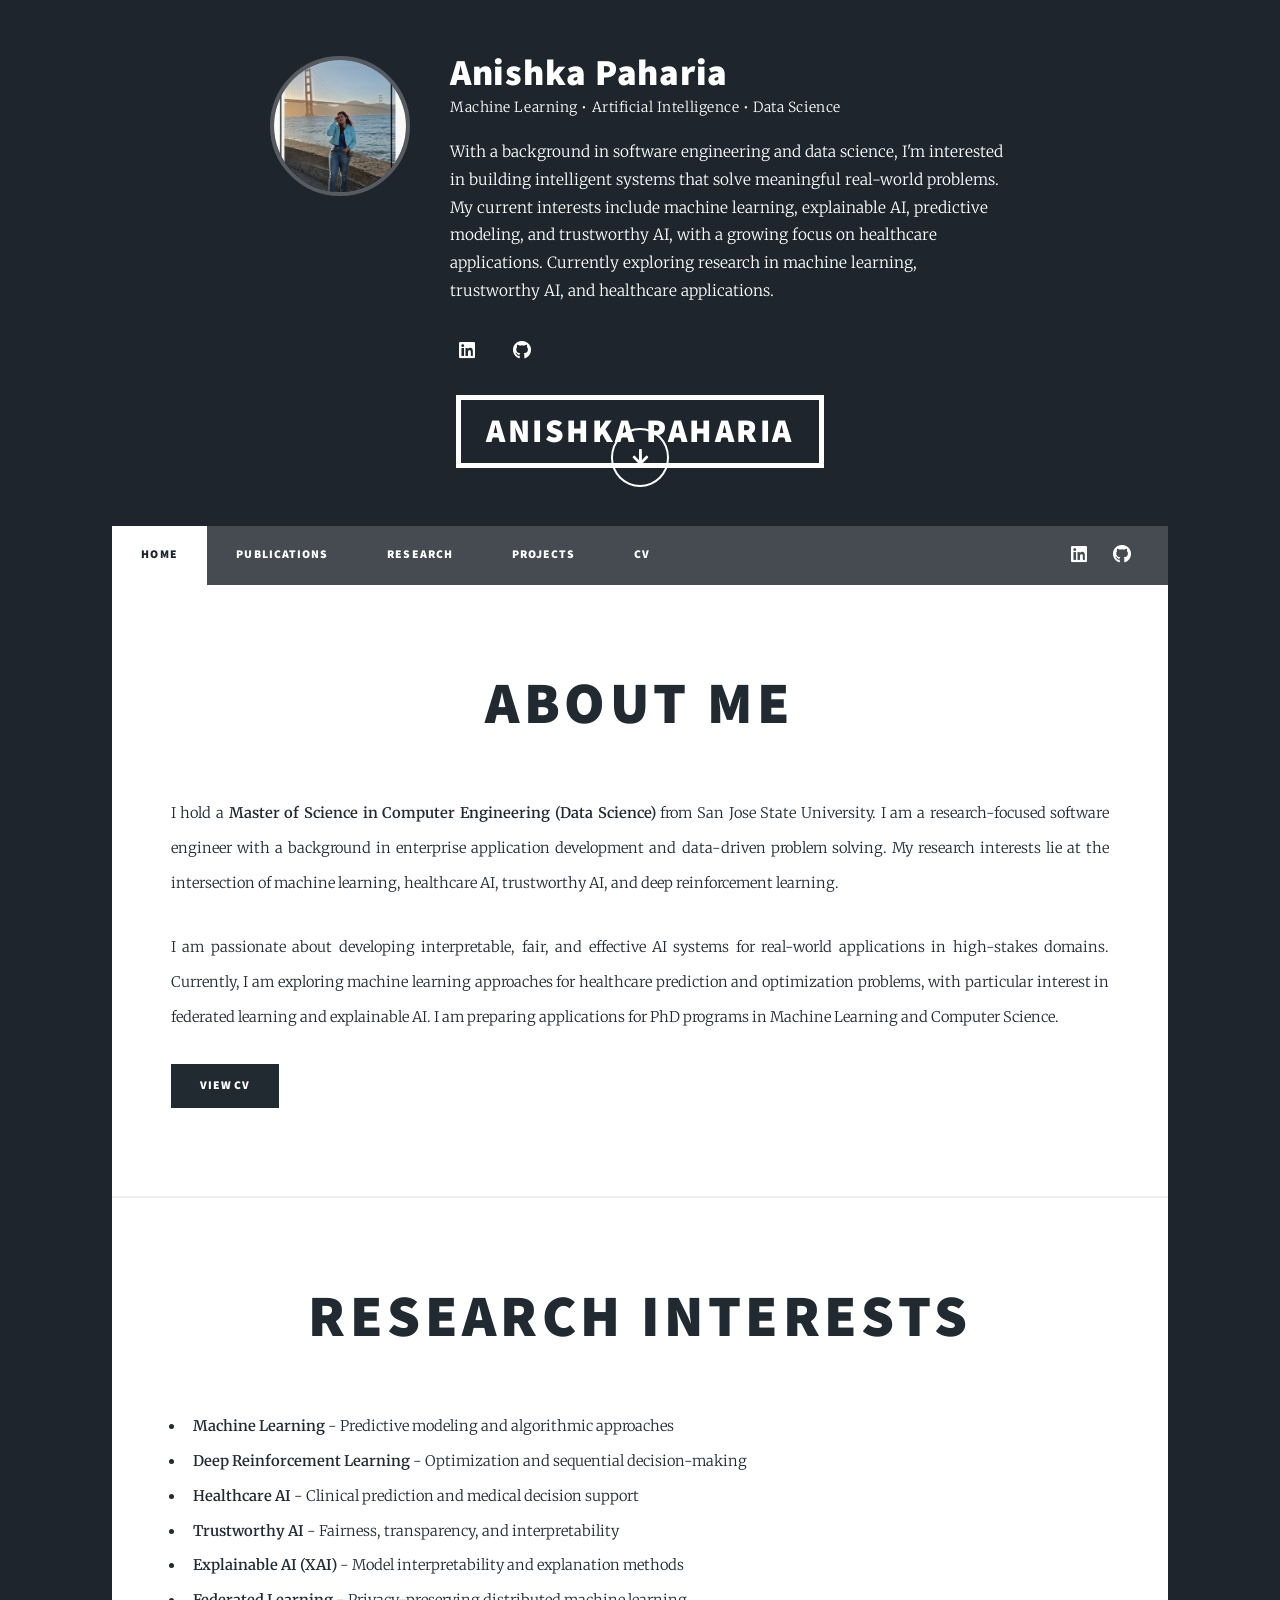
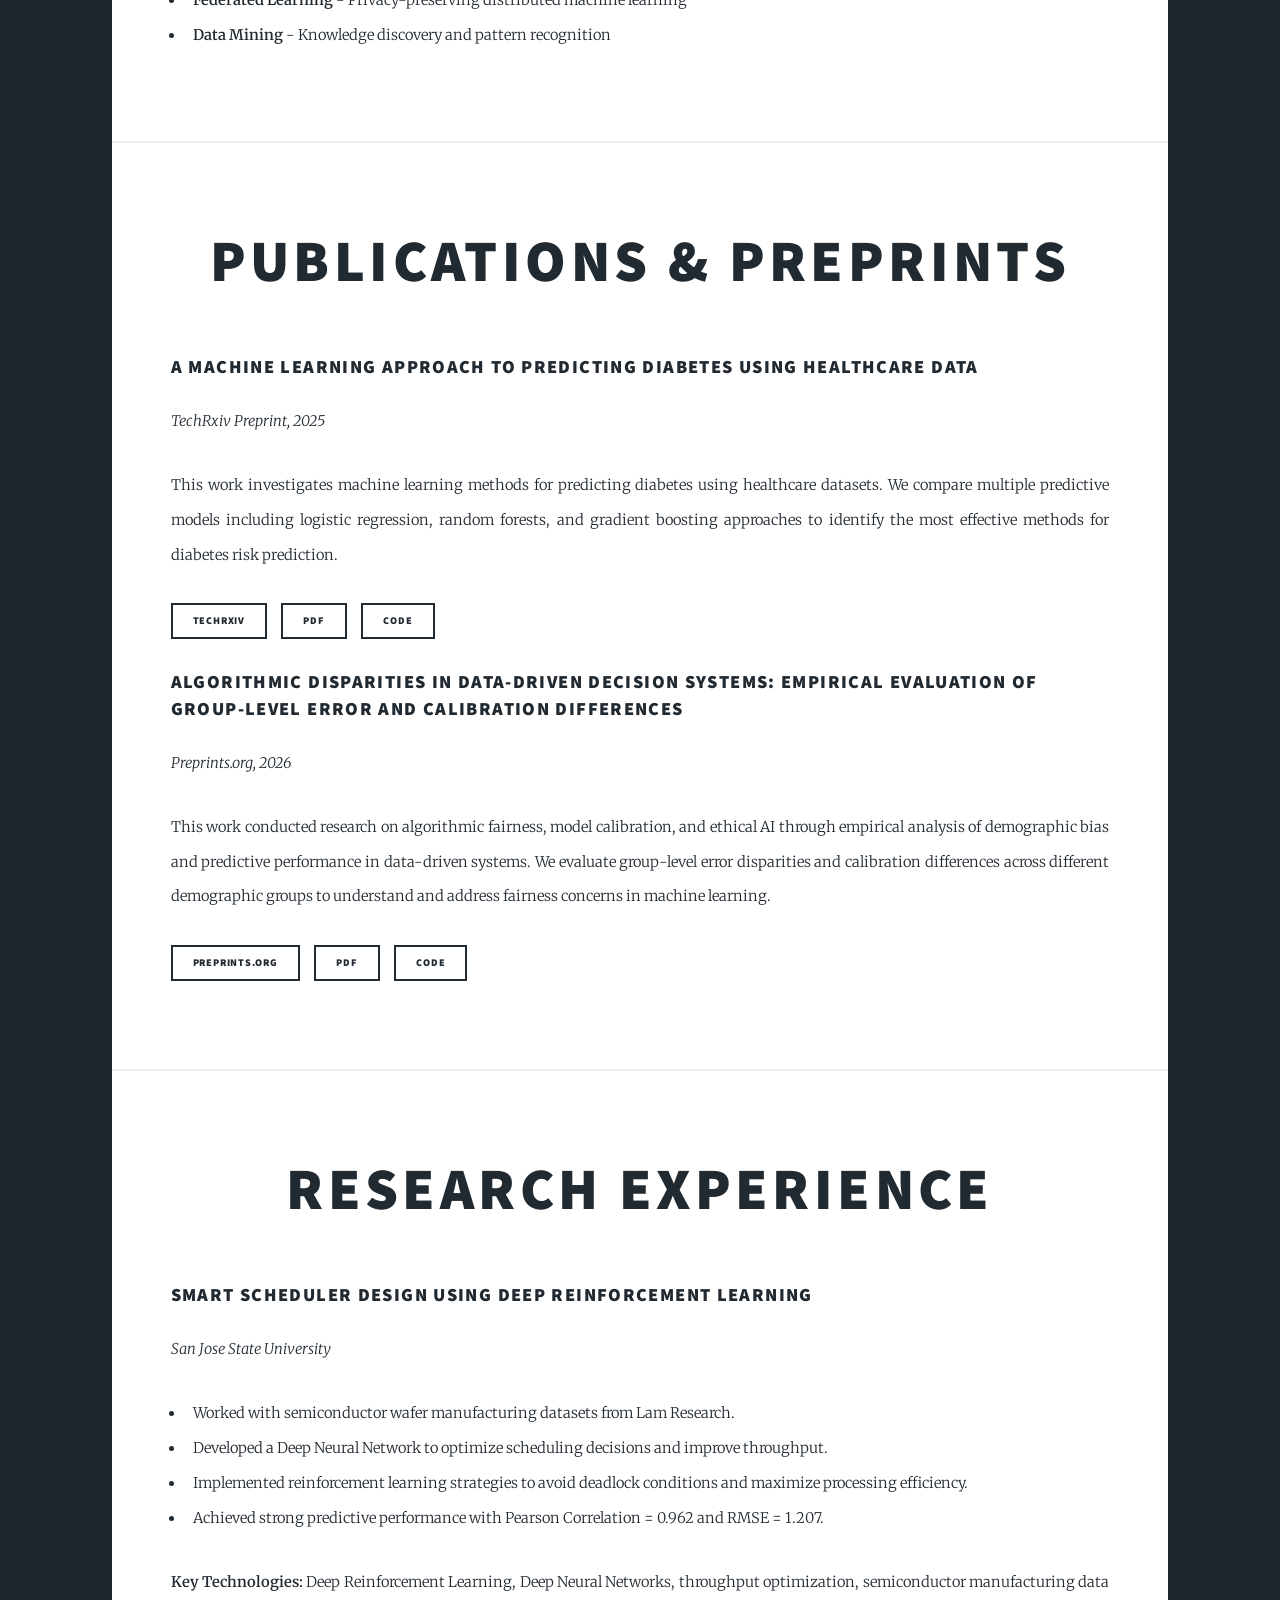
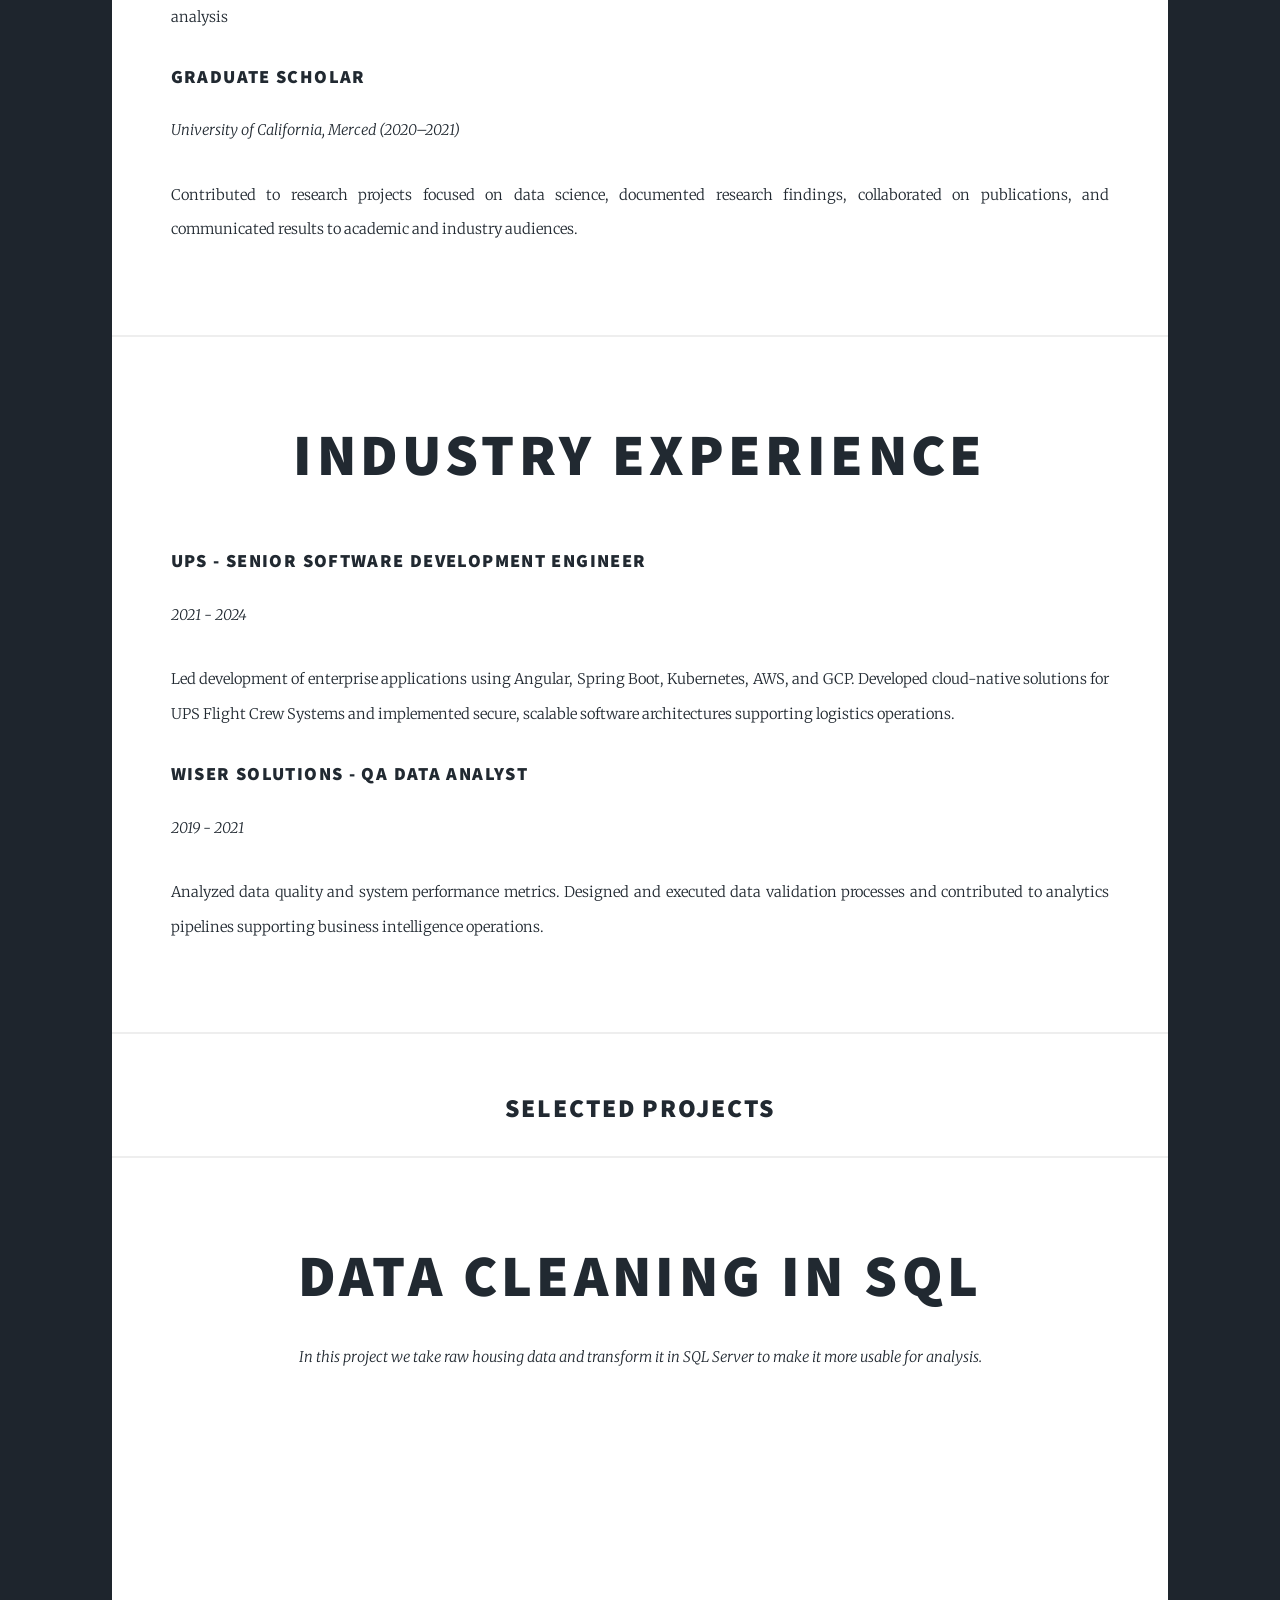
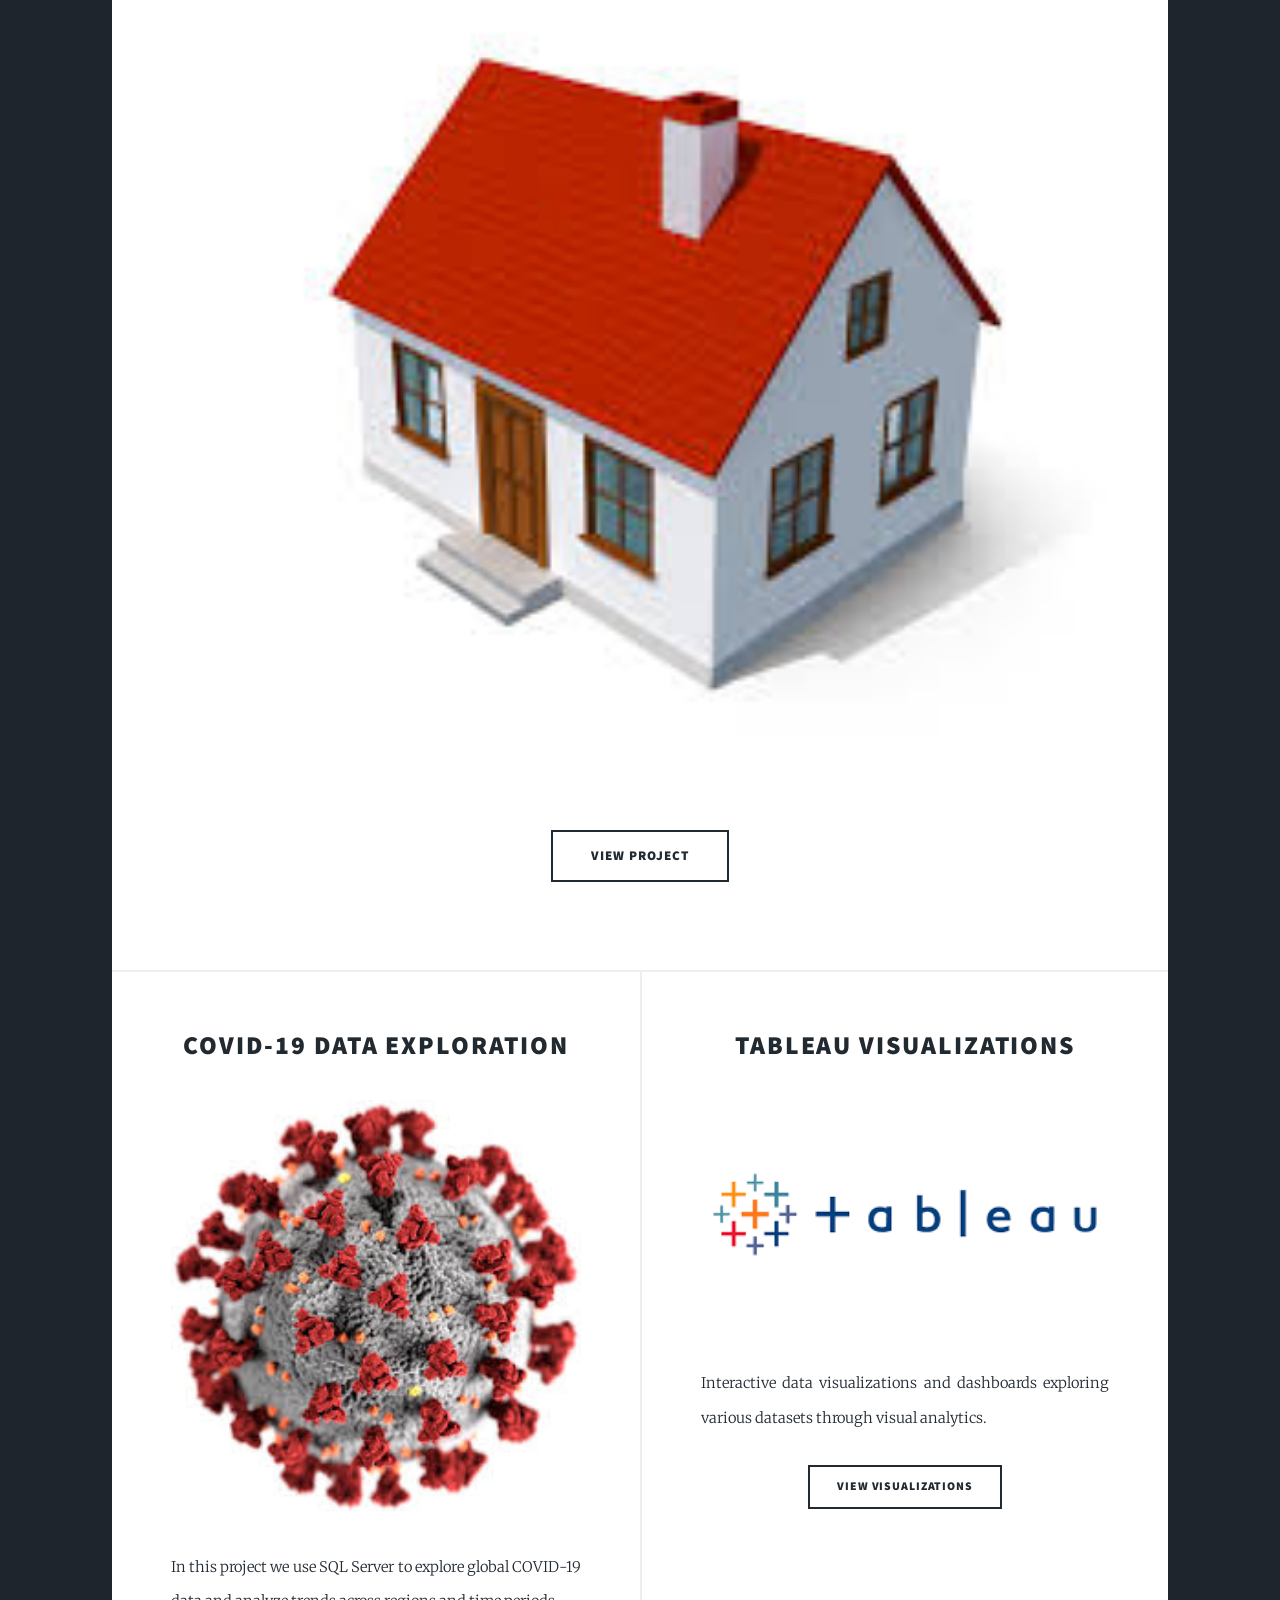
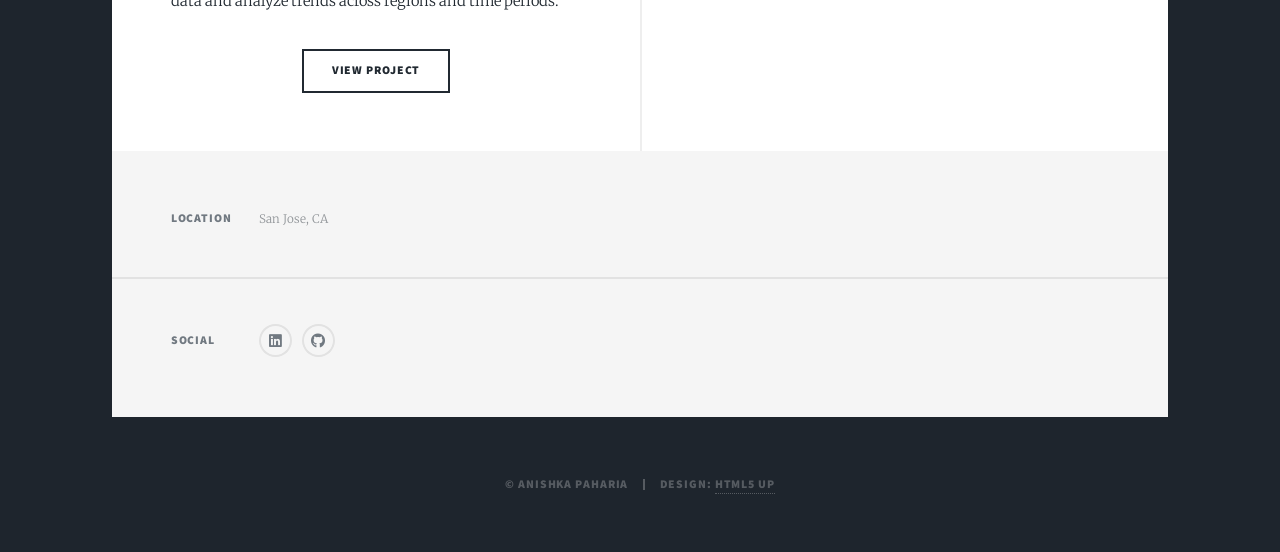
==== index.html @ 908c0014 "Update index.html" ====
<!DOCTYPE HTML>
<!--
	Massively by HTML5 UP
	html5up.net | @ajlkn
	Free for personal and commercial use under the CCA 3.0 license (html5up.net/license)
-->
<html>
	<head>
		<title>Anishka Paharia | Researcher & Software Engineer</title>
		<meta charset="utf-8" />
		<meta name="viewport" content="width=device-width, initial-scale=1, user-scalable=no" />
		<link rel="stylesheet" href="assets/css/main.css" />
		<noscript><link rel="stylesheet" href="assets/css/noscript.css" /></noscript>
	</head>
	<body class="is-preload">

		<!-- Wrapper -->
			<div id="wrapper" class="fade-in">

				<!-- Intro -->
					<div id="intro">
						<div class="network-bg">
    <span class="n1"></span>
    <span class="n2"></span>
    <span class="n3"></span>
    <span class="n4"></span>
    <span class="n5"></span>
    <span class="n6"></span>
</div>

    <div class="hero">

        <div class="hero-photo">
            <img src="assets/WhatsApp Image 2026-06-16 at 17.47.08.jpeg"
                 alt="Anishka Paharia">
        </div>

        <div class="hero-content">

            <h1>Anishka Paharia</h1>

            <p class="subtitle">
                Machine Learning • Artificial Intelligence • Data Science
            </p>

            <p>
                With a background in software engineering and data science, I'm interested in building intelligent systems that solve meaningful real-world problems. My current interests include machine learning, explainable AI, predictive modeling, and trustworthy AI, with a growing focus on healthcare applications. Currently exploring research in machine learning, trustworthy AI, and healthcare applications.
            </p>

            <ul class="icons">
                <li>
                    <a href="https://www.linkedin.com/in/anishkapaharia/"
                       class="icon brands fa-linkedin">
                        <span class="label">LinkedIn</span>
                    </a>
                </li>

                <li>
                    <a href="https://github.com/anishkapaharia"
                       class="icon brands fa-github">
                        <span class="label">GitHub</span>
                    </a>
                </li>

                <!-- Optional -->
                <!--
                <li>
                    <a href="resume.pdf"
                       class="icon solid fa-file-pdf">
                        <span class="label">CV</span>
                    </a>
                </li>
                -->
            </ul>

        </div>

    </div>

    <ul class="actions">
        <li>
            <a href="#header"
               class="button icon solid solo fa-arrow-down scrolly">
                Continue
            </a>
        </li>
    </ul>

</div>
				<!-- Header -->
					<header id="header">
						<a href="index.html" class="logo">Anishka Paharia</a>
					</header>

				<!-- Nav -->
					<nav id="nav">
						<ul class="links">
							<li class="active"><a href="index.html">Home</a></li>
							<li><a href="#publications">Publications</a></li>
							<li><a href="#research">Research</a></li>
							<li><a href="#projects">Projects</a></li>
							<li><a href="generic.html">CV</a></li>
						</ul>
						<ul class="icons">
							<li><a href="https://www.linkedin.com/in/anishkapaharia/" class="icon brands alt fa-linkedin"><span class="label">LinkedIn</span></a></li>
							<li><a href="https://github.com/anishkapaharia" class="icon brands alt fa-github"><span class="label">GitHub</span></a></li>
						</ul>
					</nav>

				<!-- Main -->
					<div id="main">

						<!-- About Me -->
						<section class="post">
							<header class="major">
								<h2>About Me</h2>
							</header>
							<p>
								I hold a <strong>Master of Science in Computer Engineering (Data Science)</strong> from San Jose State University. I am a research-focused software engineer with a background in enterprise application development and data-driven problem solving. My research interests lie at the intersection of machine learning, healthcare AI, trustworthy AI, and deep reinforcement learning.
							</p>
							<p>
								I am passionate about developing interpretable, fair, and effective AI systems for real-world applications in high-stakes domains. Currently, I am exploring machine learning approaches for healthcare prediction and optimization problems, with particular interest in federated learning and explainable AI. I am preparing applications for PhD programs in Machine Learning and Computer Science.
							</p>
							<ul class="actions">
								<li><a href="generic.html" class="button primary">View CV</a></li>
							</ul>
						</section>

						<!-- Research Interests -->
						<section id="research" class="post">
							<header class="major">
								<h2>Research Interests</h2>
							</header>
							<ul>
								<li><strong>Machine Learning</strong> - Predictive modeling and algorithmic approaches</li>
								<li><strong>Deep Reinforcement Learning</strong> - Optimization and sequential decision-making</li>
								<li><strong>Healthcare AI</strong> - Clinical prediction and medical decision support</li>
								<li><strong>Trustworthy AI</strong> - Fairness, transparency, and interpretability</li>
								<li><strong>Explainable AI (XAI)</strong> - Model interpretability and explanation methods</li>
								<li><strong>Federated Learning</strong> - Privacy-preserving distributed machine learning</li>
								<li><strong>Data Mining</strong> - Knowledge discovery and pattern recognition</li>
							</ul>
						</section>

						<!-- Publications -->
						<section id="publications" class="post">
							<header class="major">
								<h2>Publications & Preprints</h2>
							</header>

							<article>
								<h3>A Machine Learning Approach to Predicting Diabetes Using Healthcare Data</h3>
								<p><em>TechRxiv Preprint, 2025</em></p>
								<p>
									This work investigates machine learning methods for predicting diabetes using healthcare datasets. We compare multiple predictive models including logistic regression, random forests, and gradient boosting approaches to identify the most effective methods for diabetes risk prediction.
								</p>
								<ul class="actions">
									<li><a href="https://www.techrxiv.org/users/913335/articles/1286852-a-machine-learning-approach-to-predicting-diabetes-using-healthcare-data" class="button small" target="_blank">TechRxiv</a></li>
									<li><a href="#" class="button small">PDF</a></li>
									<li><a href="#" class="button small">Code</a></li>
								</ul>
							</article>

							<article>
								<h3>Algorithmic Disparities in Data-Driven Decision Systems: Empirical Evaluation of Group-Level Error and Calibration Differences</h3>
								<p><em>Preprints.org, 2026</em></p>
								<p>
									This work conducted research on algorithmic fairness, model calibration, and ethical AI through empirical analysis of demographic bias and predictive performance in data-driven systems. We evaluate group-level error disparities and calibration differences across different demographic groups to understand and address fairness concerns in machine learning.
								</p>
								<ul class="actions">
									<li><a href="https://www.preprints.org/manuscript/202603.2252" class="button small" target="_blank">Preprints.org</a></li>
									<li><a href="#" class="button small">PDF</a></li>
									<li><a href="#" class="button small">Code</a></li>
								</ul>
							</article>
						</section>

						<!-- Research Experience -->
						<section id="research-exp" class="post">
							<header class="major">
								<h2>Research Experience</h2>
							</header>

							<article>
								<h3>Smart Scheduler Design Using Deep Reinforcement Learning</h3>
								<p><em>San Jose State University</em></p>
								<ul>
									<li>Worked with semiconductor wafer manufacturing datasets from Lam Research.</li>
									<li>Developed a Deep Neural Network to optimize scheduling decisions and improve throughput.</li>
									<li>Implemented reinforcement learning strategies to avoid deadlock conditions and maximize processing efficiency.</li>
									<li>Achieved strong predictive performance with Pearson Correlation = 0.962 and RMSE = 1.207.</li>
								</ul>
								<p>
									<strong>Key Technologies:</strong> Deep Reinforcement Learning, Deep Neural Networks, throughput optimization, semiconductor manufacturing data analysis
								</p>
							</article>

							<article>
								<h3>Graduate Scholar</h3>
								<p><em>University of California, Merced (2020–2021)</em></p>
								<p>
									Contributed to research projects focused on data science, documented research findings, collaborated on publications, and communicated results to academic and industry audiences.
								</p>
							</article>
						</section>

						<!-- Industry Experience -->
						<section id="industry-exp" class="post">
							<header class="major">
								<h2>Industry Experience</h2>
							</header>

							<article>
								<h3>UPS - Senior Software Development Engineer</h3>
								<p><em>2021 - 2024</em></p>
								<p>
									Led development of enterprise applications using Angular, Spring Boot, Kubernetes, AWS, and GCP. Developed cloud-native solutions for UPS Flight Crew Systems and implemented secure, scalable software architectures supporting logistics operations.
								</p>
							</article>

							<article>
								<h3>Wiser Solutions - QA Data Analyst</h3>
								<p><em>2019 - 2021</em></p>
								<p>
									Analyzed data quality and system performance metrics. Designed and executed data validation processes and contributed to analytics pipelines supporting business intelligence operations.
								</p>
							</article>
						</section>

						<!-- Projects Header -->
						<header class="major" id="projects">
							<h2>Selected Projects</h2>
						</header>

						<!-- Featured Post -->
						<article class="post featured">
							<header class="major">
								<h2><a href="https://github.com/anishkapaharia/PortfolioProjects/blob/main/Data%20Cleaning%20Housing%20Project">Data Cleaning in SQL</a></h2>
								<p>In this project we take raw housing data and transform it in SQL Server to make it more usable for analysis.</p>
							</header>
							<a href="https://github.com/anishkapaharia/PortfolioProjects/blob/main/Data%20Cleaning%20Housing%20Project" class="image main"><img src="download.jpeg" alt="Data Cleaning Project" /></a>
							<ul class="actions special">
								<li><a href="https://github.com/anishkapaharia/PortfolioProjects/blob/main/Data%20Cleaning%20Housing%20Project" class="button large">View Project</a></li>
							</ul>
						</article>

						<!-- Posts -->
						<section class="posts">
							<article>
								<header>
									<h2><a href="#">COVID-19 Data Exploration</a></h2>
								</header>
								<a href="#" class="image fit"><img src="covid.jpeg" alt="COVID-19 Data Exploration" /></a>
								<p>In this project we use SQL Server to explore global COVID-19 data and analyze trends across regions and time periods.</p>
								<ul class="actions special">
									<li><a href="#" class="button">View Project</a></li>
								</ul>
							</article>
							<article>
								<header>
									<h2><a href="https://public.tableau.com/app/profile/anishka.paharia/vizzes">Tableau Visualizations</a></h2>
								</header>
								<a href="https://public.tableau.com/app/profile/anishka.paharia/vizzes" class="image fit"><img src="tab.png" alt="Tableau Projects" /></a>
								<p>Interactive data visualizations and dashboards exploring various datasets through visual analytics.</p>
								<ul class="actions special">
									<li><a href="https://public.tableau.com/app/profile/anishka.paharia/vizzes" class="button">View Visualizations</a></li>
								</ul>
							</article>
						</section>

					</div>

				<!-- Footer -->
					<footer id="footer">
						<section class="split contact">
							<section class="alt">
								<h3>Location</h3>
								<p>San Jose, CA</p>
							</section>
							<section>
								<h3>Social</h3>
								<ul class="icons alt">
									<li><a href="https://www.linkedin.com/in/anishkapaharia/" class="icon brands alt fa-linkedin"><span class="label">LinkedIn</span></a></li>
									<li><a href="https://github.com/anishkapaharia" class="icon brands alt fa-github"><span class="label">GitHub</span></a></li>
								</ul>
							</section>
						</section>
					</footer>

				<!-- Copyright -->
					<div id="copyright">
						<ul><li>&copy; Anishka Paharia</li><li>Design: <a href="https://html5up.net">HTML5 UP</a></li></ul>
					</div>

			</div>

		<!-- Scripts -->
			<script src="assets/js/jquery.min.js"></script>
			<script src="assets/js/jquery.scrollex.min.js"></script>
			<script src="assets/js/jquery.scrolly.min.js"></script>
			<script src="assets/js/browser.min.js"></script>
			<script src="assets/js/breakpoints.min.js"></script>
			<script src="assets/js/util.js"></script>
			<script src="assets/js/main.js"></script>

	</body>
</html>
---- assets/css/main.css ----
@import url(fontawesome-all.min.css);
@import url("https://fonts.googleapis.com/css?family=Merriweather:300,700,300italic,700italic|Source+Sans+Pro:900");

/*
	Massively by HTML5 UP
	html5up.net | @ajlkn
	Free for personal and commercial use under the CCA 3.0 license (html5up.net/license)
*/

html, body, div, span, applet, object,
iframe, h1, h2, h3, h4, h5, h6, p, blockquote,
pre, a, abbr, acronym, address, big, cite,
code, del, dfn, em, img, ins, kbd, q, s, samp,
small, strike, strong, sub, sup, tt, var, b,
u, i, center, dl, dt, dd, ol, ul, li, fieldset,
form, label, legend, table, caption, tbody,
tfoot, thead, tr, th, td, article, aside,
canvas, details, embed, figure, figcaption,
footer, header, hgroup, menu, nav, output, ruby,
section, summary, time, mark, audio, video {
	margin: 0;
	padding: 0;
	border: 0;
	font-size: 100%;
	font: inherit;
	vertical-align: baseline;}

article, aside, details, figcaption, figure,
footer, header, hgroup, menu, nav, section {
	display: block;}

body {
	line-height: 1;
}

ol, ul {
	list-style: none;
}

blockquote, q {
	quotes: none;
}

	blockquote:before, blockquote:after, q:before, q:after {
		content: '';
		content: none;
	}

table {
	border-collapse: collapse;
	border-spacing: 0;
}

body {
	-webkit-text-size-adjust: none;
}

mark {
	background-color: transparent;
	color: inherit;
}

input::-moz-focus-inner {
	border: 0;
	padding: 0;
}

input, select, textarea {
	-moz-appearance: none;
	-webkit-appearance: none;
	-ms-appearance: none;
	appearance: none;
}

/* Basic */

	@-ms-viewport {
		width: device-width;
	}

	body {
		-ms-overflow-style: scrollbar;
	}

	@media screen and (max-width: 480px) {

		html, body {
			min-width: 320px;
		}

	}

	html {
		box-sizing: border-box;
	}

	*, *:before, *:after {
		box-sizing: inherit;
	}

	body {
		background-color: #1e252d;
	}

		body.is-preload *, body.is-preload *:before, body.is-preload *:after {
			-moz-animation: none !important;
			-webkit-animation: none !important;
			-ms-animation: none !important;
			animation: none !important;
			-moz-transition: none !important;
			-webkit-transition: none !important;
			-ms-transition: none !important;
			transition: none !important;
		}

/* Type */

	html {
		font-size: 16pt;
	}

		@media screen and (max-width: 1680px) {

			html {
				font-size: 12pt;
			}

		}

		@media screen and (max-width: 1280px) {

			html {
				font-size: 11pt;
			}

		}

		@media screen and (max-width: 360px) {

			html {
				font-size: 10pt;
			}

		}

	body {
		color: #212931;
	}

	body, input, select, textarea {
		font-family: "Merriweather", Georgia, serif;
		font-weight: 300;
		font-size: 1rem;
		line-height: 2.375;
	}

	a {
		-moz-transition: color 0.2s ease-in-out, background-color 0.2s ease-in-out, border-color 0.2s ease-in-out, box-shadow 0.2s ease-in-out;
		-webkit-transition: color 0.2s ease-in-out, background-color 0.2s ease-in-out, border-color 0.2s ease-in-out, box-shadow 0.2s ease-in-out;
		-ms-transition: color 0.2s ease-in-out, background-color 0.2s ease-in-out, border-color 0.2s ease-in-out, box-shadow 0.2s ease-in-out;
		transition: color 0.2s ease-in-out, background-color 0.2s ease-in-out, border-color 0.2s ease-in-out, box-shadow 0.2s ease-in-out;
		border-bottom: dotted 1px;
		text-decoration: none;
	}

		a:hover {
			border-bottom-color: transparent;
		}

	strong, b {
		font-weight: 600;
	}

	em, i {
		font-style: italic;
	}

	p {
		text-align: justify;
		margin: 0 0 2rem 0;
	}

	h1, h2, h3, h4, h5, h6 {
		font-family: "Source Sans Pro", Helvetica, sans-serif;
		font-weight: 900;
		line-height: 1.5;
		letter-spacing: 0.075em;
		text-transform: uppercase;
		margin: 0 0 1rem 0;
	}

		h1 a, h2 a, h3 a, h4 a, h5 a, h6 a {
			border-bottom: 0;
			color: inherit;
			text-decoration: none;
		}

	h1 {
		font-size: 4rem;
		line-height: 1.1;
		margin: 0 0 2rem 0;
	}

	h2 {
		font-size: 1.75rem;
		line-height: 1.3;
		margin: 0 0 1.5rem 0;
	}

	h3 {
		font-size: 1.25rem;
		margin: 0 0 1.5rem 0;
	}

	h4 {
		font-size: 1rem;
	}

	h5 {
		font-size: 0.9rem;
	}

	h6 {
		font-size: 0.8rem;
	}

	sub {
		font-size: 0.8rem;
		position: relative;
		top: 0.5rem;
	}

	sup {
		font-size: 0.8rem;
		position: relative;
		top: -0.5rem;
	}

	blockquote {
		border-left: solid 4px;
		font-style: italic;
		margin: 0 0 2rem 0;
		padding: 0.5rem 0 0.5rem 2rem;
	}

	code {
		border: solid 2px;
		font-family: "Courier New", monospace;
		font-size: 0.9rem;
		margin: 0 0.25rem;
		padding: 0.25rem 0.65rem;
	}

	pre {
		-webkit-overflow-scrolling: touch;
		font-family: "Courier New", monospace;
		font-size: 0.9rem;
		margin: 0 0 2rem 0;
	}

		pre code {
			display: block;
			line-height: 1.75;
			padding: 1rem 1.5rem;
			overflow-x: auto;
		}

	hr {
		border: 0;
		border-bottom: solid 2px;
		margin: 3rem 0;
	}

		hr.major {
			margin: 5rem 0;
		}

	.align-left {
		text-align: left;
	}

	.align-center {
		text-align: center;
	}

	.align-right {
		text-align: right;
	}

	input, select, textarea {
		color: #212931;
	}

	a {
		color: #212931;
		border-bottom-color: rgba(33, 41, 49, 0.5);
	}

		a:hover {
			border-bottom-color: transparent;
			color: #18bfef !important;
		}

	strong, b {
		color: #212931;
	}

	h1, h2, h3, h4, h5, h6 {
		color: #212931;
	}

	blockquote {
		border-left-color: #eeeeee;
	}

	code {
		background: rgba(220, 220, 220, 0.25);
		border-color: #eeeeee;
	}

	hr {
		border-bottom-color: #eeeeee;
	}

/* Row */

	.row {
		display: flex;
		flex-wrap: wrap;
		box-sizing: border-box;
		align-items: stretch;
	}

		.row > * {
			box-sizing: border-box;
		}

		.row.gtr-uniform > * > :last-child {
			margin-bottom: 0;
		}

		.row.aln-left {
			justify-content: flex-start;
		}

		.row.aln-center {
			justify-content: center;
		}

		.row.aln-right {
			justify-content: flex-end;
		}

		.row.aln-top {
			align-items: flex-start;
		}

		.row.aln-middle {
			align-items: center;
		}

		.row.aln-bottom {
			align-items: flex-end;
		}

		.row > .imp {
			order: -1;
		}

		.row > .col-1 {
			width: 8.33333%;
		}

		.row > .off-1 {
			margin-left: 8.33333%;
		}

		.row > .col-2 {
			width: 16.66667%;
		}

		.row > .off-2 {
			margin-left: 16.66667%;
		}

		.row > .col-3 {
			width: 25%;
		}

		.row > .off-3 {
			margin-left: 25%;
		}

		.row > .col-4 {
			width: 33.33333%;
		}

		.row > .off-4 {
			margin-left: 33.33333%;
		}

		.row > .col-5 {
			width: 41.66667%;
		}

		.row > .off-5 {
			margin-left: 41.66667%;
		}

		.row > .col-6 {
			width: 50%;
		}

		.row > .off-6 {
			margin-left: 50%;
		}

		.row > .col-7 {
			width: 58.33333%;
		}

		.row > .off-7 {
			margin-left: 58.33333%;
		}

		.row > .col-8 {
			width: 66.66667%;
		}

		.row > .off-8 {
			margin-left: 66.66667%;
		}

		.row > .col-9 {
			width: 75%;
		}

		.row > .off-9 {
			margin-left: 75%;
		}

		.row > .col-10 {
			width: 83.33333%;
		}

		.row > .off-10 {
			margin-left: 83.33333%;
		}

		.row > .col-11 {
			width: 91.66667%;
		}

		.row > .off-11 {
			margin-left: 91.66667%;
		}

		.row > .col-12 {
			width: 100%;
		}

		.row > .off-12 {
			margin-left: 100%;
		}

		.row.gtr-0 {
			margin-top: 0;
			margin-left: 0rem;
		}

			.row.gtr-0 > * {
				padding: 0 0 0 0rem;
			}

			.row.gtr-0.gtr-uniform {
				margin-top: 0rem;
			}

				.row.gtr-0.gtr-uniform > * {
					padding-top: 0rem;
				}

		.row.gtr-25 {
			margin-top: 0;
			margin-left: -0.375rem;
		}

			.row.gtr-25 > * {
				padding: 0 0 0 0.375rem;
			}

			.row.gtr-25.gtr-uniform {
				margin-top: -0.375rem;
			}

				.row.gtr-25.gtr-uniform > * {
					padding-top: 0.375rem;
				}

		.row.gtr-50 {
			margin-top: 0;
			margin-left: -0.75rem;
		}

			.row.gtr-50 > * {
				padding: 0 0 0 0.75rem;
			}

			.row.gtr-50.gtr-uniform {
				margin-top: -0.75rem;
			}

				.row.gtr-50.gtr-uniform > * {
					padding-top: 0.75rem;
				}

		.row {
			margin-top: 0;
			margin-left: -1.5rem;
		}

			.row > * {
				padding: 0 0 0 1.5rem;
			}

			.row.gtr-uniform {
				margin-top: -1.5rem;
			}

				.row.gtr-uniform > * {
					padding-top: 1.5rem;
				}

		.row.gtr-150 {
			margin-top: 0;
			margin-left: -2.25rem;
		}

			.row.gtr-150 > * {
				padding: 0 0 0 2.25rem;
			}

			.row.gtr-150.gtr-uniform {
				margin-top: -2.25rem;
			}

				.row.gtr-150.gtr-uniform > * {
					padding-top: 2.25rem;
				}

		.row.gtr-200 {
			margin-top: 0;
			margin-left: -3rem;
		}

			.row.gtr-200 > * {
				padding: 0 0 0 3rem;
			}

			.row.gtr-200.gtr-uniform {
				margin-top: -3rem;
			}

				.row.gtr-200.gtr-uniform > * {
					padding-top: 3rem;
				}

		@media screen and (max-width: 1680px) {

			.row {
				display: flex;
				flex-wrap: wrap;
				box-sizing: border-box;
				align-items: stretch;
			}

				.row > * {
					box-sizing: border-box;
				}

				.row.gtr-uniform > * > :last-child {
					margin-bottom: 0;
				}

				.row.aln-left {
					justify-content: flex-start;
				}

				.row.aln-center {
					justify-content: center;
				}

				.row.aln-right {
					justify-content: flex-end;
				}

				.row.aln-top {
					align-items: flex-start;
				}

				.row.aln-middle {
					align-items: center;
				}

				.row.aln-bottom {
					align-items: flex-end;
				}

				.row > .imp-xlarge {
					order: -1;
				}

				.row > .col-1-xlarge {
					width: 8.33333%;
				}

				.row > .off-1-xlarge {
					margin-left: 8.33333%;
				}

				.row > .col-2-xlarge {
					width: 16.66667%;
				}

				.row > .off-2-xlarge {
					margin-left: 16.66667%;
				}

				.row > .col-3-xlarge {
					width: 25%;
				}

				.row > .off-3-xlarge {
					margin-left: 25%;
				}

				.row > .col-4-xlarge {
					width: 33.33333%;
				}

				.row > .off-4-xlarge {
					margin-left: 33.33333%;
				}

				.row > .col-5-xlarge {
					width: 41.66667%;
				}

				.row > .off-5-xlarge {
					margin-left: 41.66667%;
				}

				.row > .col-6-xlarge {
					width: 50%;
				}

				.row > .off-6-xlarge {
					margin-left: 50%;
				}

				.row > .col-7-xlarge {
					width: 58.33333%;
				}

				.row > .off-7-xlarge {
					margin-left: 58.33333%;
				}

				.row > .col-8-xlarge {
					width: 66.66667%;
				}

				.row > .off-8-xlarge {
					margin-left: 66.66667%;
				}

				.row > .col-9-xlarge {
					width: 75%;
				}

				.row > .off-9-xlarge {
					margin-left: 75%;
				}

				.row > .col-10-xlarge {
					width: 83.33333%;
				}

				.row > .off-10-xlarge {
					margin-left: 83.33333%;
				}

				.row > .col-11-xlarge {
					width: 91.66667%;
				}

				.row > .off-11-xlarge {
					margin-left: 91.66667%;
				}

				.row > .col-12-xlarge {
					width: 100%;
				}

				.row > .off-12-xlarge {
					margin-left: 100%;
				}

				.row.gtr-0 {
					margin-top: 0;
					margin-left: 0rem;
				}

					.row.gtr-0 > * {
						padding: 0 0 0 0rem;
					}

					.row.gtr-0.gtr-uniform {
						margin-top: 0rem;
					}

						.row.gtr-0.gtr-uniform > * {
							padding-top: 0rem;
						}

				.row.gtr-25 {
					margin-top: 0;
					margin-left: -0.375rem;
				}

					.row.gtr-25 > * {
						padding: 0 0 0 0.375rem;
					}

					.row.gtr-25.gtr-uniform {
						margin-top: -0.375rem;
					}

						.row.gtr-25.gtr-uniform > * {
							padding-top: 0.375rem;
						}

				.row.gtr-50 {
					margin-top: 0;
					margin-left: -0.75rem;
				}

					.row.gtr-50 > * {
						padding: 0 0 0 0.75rem;
					}

					.row.gtr-50.gtr-uniform {
						margin-top: -0.75rem;
					}

						.row.gtr-50.gtr-uniform > * {
							padding-top: 0.75rem;
						}

				.row {
					margin-top: 0;
					margin-left: -1.5rem;
				}

					.row > * {
						padding: 0 0 0 1.5rem;
					}

					.row.gtr-uniform {
						margin-top: -1.5rem;
					}

						.row.gtr-uniform > * {
							padding-top: 1.5rem;
						}

				.row.gtr-150 {
					margin-top: 0;
					margin-left: -2.25rem;
				}

					.row.gtr-150 > * {
						padding: 0 0 0 2.25rem;
					}

					.row.gtr-150.gtr-uniform {
						margin-top: -2.25rem;
					}

						.row.gtr-150.gtr-uniform > * {
							padding-top: 2.25rem;
						}

				.row.gtr-200 {
					margin-top: 0;
					margin-left: -3rem;
				}

					.row.gtr-200 > * {
						padding: 0 0 0 3rem;
					}

					.row.gtr-200.gtr-uniform {
						margin-top: -3rem;
					}

						.row.gtr-200.gtr-uniform > * {
							padding-top: 3rem;
						}

		}

		@media screen and (max-width: 1280px) {

			.row {
				display: flex;
				flex-wrap: wrap;
				box-sizing: border-box;
				align-items: stretch;
			}

				.row > * {
					box-sizing: border-box;
				}

				.row.gtr-uniform > * > :last-child {
					margin-bottom: 0;
				}

				.row.aln-left {
					justify-content: flex-start;
				}

				.row.aln-center {
					justify-content: center;
				}

				.row.aln-right {
					justify-content: flex-end;
				}

				.row.aln-top {
					align-items: flex-start;
				}

				.row.aln-middle {
					align-items: center;
				}

				.row.aln-bottom {
					align-items: flex-end;
				}

				.row > .imp-large {
					order: -1;
				}

				.row > .col-1-large {
					width: 8.33333%;
				}

				.row > .off-1-large {
					margin-left: 8.33333%;
				}

				.row > .col-2-large {
					width: 16.66667%;
				}

				.row > .off-2-large {
					margin-left: 16.66667%;
				}

				.row > .col-3-large {
					width: 25%;
				}

				.row > .off-3-large {
					margin-left: 25%;
				}

				.row > .col-4-large {
					width: 33.33333%;
				}

				.row > .off-4-large {
					margin-left: 33.33333%;
				}

				.row > .col-5-large {
					width: 41.66667%;
				}

				.row > .off-5-large {
					margin-left: 41.66667%;
				}

				.row > .col-6-large {
					width: 50%;
				}

				.row > .off-6-large {
					margin-left: 50%;
				}

				.row > .col-7-large {
					width: 58.33333%;
				}

				.row > .off-7-large {
					margin-left: 58.33333%;
				}

				.row > .col-8-large {
					width: 66.66667%;
				}

				.row > .off-8-large {
					margin-left: 66.66667%;
				}

				.row > .col-9-large {
					width: 75%;
				}

				.row > .off-9-large {
					margin-left: 75%;
				}

				.row > .col-10-large {
					width: 83.33333%;
				}

				.row > .off-10-large {
					margin-left: 83.33333%;
				}

				.row > .col-11-large {
					width: 91.66667%;
				}

				.row > .off-11-large {
					margin-left: 91.66667%;
				}

				.row > .col-12-large {
					width: 100%;
				}

				.row > .off-12-large {
					margin-left: 100%;
				}

				.row.gtr-0 {
					margin-top: 0;
					margin-left: 0rem;
				}

					.row.gtr-0 > * {
						padding: 0 0 0 0rem;
					}

					.row.gtr-0.gtr-uniform {
						margin-top: 0rem;
					}

						.row.gtr-0.gtr-uniform > * {
							padding-top: 0rem;
						}

				.row.gtr-25 {
					margin-top: 0;
					margin-left: -0.375rem;
				}

					.row.gtr-25 > * {
						padding: 0 0 0 0.375rem;
					}

					.row.gtr-25.gtr-uniform {
						margin-top: -0.375rem;
					}

						.row.gtr-25.gtr-uniform > * {
							padding-top: 0.375rem;
						}

				.row.gtr-50 {
					margin-top: 0;
					margin-left: -0.75rem;
				}

					.row.gtr-50 > * {
						padding: 0 0 0 0.75rem;
					}

					.row.gtr-50.gtr-uniform {
						margin-top: -0.75rem;
					}

						.row.gtr-50.gtr-uniform > * {
							padding-top: 0.75rem;
						}

				.row {
					margin-top: 0;
					margin-left: -1.5rem;
				}

					.row > * {
						padding: 0 0 0 1.5rem;
					}

					.row.gtr-uniform {
						margin-top: -1.5rem;
					}

						.row.gtr-uniform > * {
							padding-top: 1.5rem;
						}

				.row.gtr-150 {
					margin-top: 0;
					margin-left: -2.25rem;
				}

					.row.gtr-150 > * {
						padding: 0 0 0 2.25rem;
					}

					.row.gtr-150.gtr-uniform {
						margin-top: -2.25rem;
					}

						.row.gtr-150.gtr-uniform > * {
							padding-top: 2.25rem;
						}

				.row.gtr-200 {
					margin-top: 0;
					margin-left: -3rem;
				}

					.row.gtr-200 > * {
						padding: 0 0 0 3rem;
					}

					.row.gtr-200.gtr-uniform {
						margin-top: -3rem;
					}

						.row.gtr-200.gtr-uniform > * {
							padding-top: 3rem;
						}

		}

		@media screen and (max-width: 980px) {

			.row {
				display: flex;
				flex-wrap: wrap;
				box-sizing: border-box;
				align-items: stretch;
			}

				.row > * {
					box-sizing: border-box;
				}

				.row.gtr-uniform > * > :last-child {
					margin-bottom: 0;
				}

				.row.aln-left {
					justify-content: flex-start;
				}

				.row.aln-center {
					justify-content: center;
				}

				.row.aln-right {
					justify-content: flex-end;
				}

				.row.aln-top {
					align-items: flex-start;
				}

				.row.aln-middle {
					align-items: center;
				}

				.row.aln-bottom {
					align-items: flex-end;
				}

				.row > .imp-medium {
					order: -1;
				}

				.row > .col-1-medium {
					width: 8.33333%;
				}

				.row > .off-1-medium {
					margin-left: 8.33333%;
				}

				.row > .col-2-medium {
					width: 16.66667%;
				}

				.row > .off-2-medium {
					margin-left: 16.66667%;
				}

				.row > .col-3-medium {
					width: 25%;
				}

				.row > .off-3-medium {
					margin-left: 25%;
				}

				.row > .col-4-medium {
					width: 33.33333%;
				}

				.row > .off-4-medium {
					margin-left: 33.33333%;
				}

				.row > .col-5-medium {
					width: 41.66667%;
				}

				.row > .off-5-medium {
					margin-left: 41.66667%;
				}

				.row > .col-6-medium {
					width: 50%;
				}

				.row > .off-6-medium {
					margin-left: 50%;
				}

				.row > .col-7-medium {
					width: 58.33333%;
				}

				.row > .off-7-medium {
					margin-left: 58.33333%;
				}

				.row > .col-8-medium {
					width: 66.66667%;
				}

				.row > .off-8-medium {
					margin-left: 66.66667%;
				}

				.row > .col-9-medium {
					width: 75%;
				}

				.row > .off-9-medium {
					margin-left: 75%;
				}

				.row > .col-10-medium {
					width: 83.33333%;
				}

				.row > .off-10-medium {
					margin-left: 83.33333%;
				}

				.row > .col-11-medium {
					width: 91.66667%;
				}

				.row > .off-11-medium {
					margin-left: 91.66667%;
				}

				.row > .col-12-medium {
					width: 100%;
				}

				.row > .off-12-medium {
					margin-left: 100%;
				}

				.row.gtr-0 {
					margin-top: 0;
					margin-left: 0rem;
				}

					.row.gtr-0 > * {
						padding: 0 0 0 0rem;
					}

					.row.gtr-0.gtr-uniform {
						margin-top: 0rem;
					}

						.row.gtr-0.gtr-uniform > * {
							padding-top: 0rem;
						}

				.row.gtr-25 {
					margin-top: 0;
					margin-left: -0.375rem;
				}

					.row.gtr-25 > * {
						padding: 0 0 0 0.375rem;
					}

					.row.gtr-25.gtr-uniform {
						margin-top: -0.375rem;
					}

						.row.gtr-25.gtr-uniform > * {
							padding-top: 0.375rem;
						}

				.row.gtr-50 {
					margin-top: 0;
					margin-left: -0.75rem;
				}

					.row.gtr-50 > * {
						padding: 0 0 0 0.75rem;
					}

					.row.gtr-50.gtr-uniform {
						margin-top: -0.75rem;
					}

						.row.gtr-50.gtr-uniform > * {
							padding-top: 0.75rem;
						}

				.row {
					margin-top: 0;
					margin-left: -1.5rem;
				}

					.row > * {
						padding: 0 0 0 1.5rem;
					}

					.row.gtr-uniform {
						margin-top: -1.5rem;
					}

						.row.gtr-uniform > * {
							padding-top: 1.5rem;
						}

				.row.gtr-150 {
					margin-top: 0;
					margin-left: -2.25rem;
				}

					.row.gtr-150 > * {
						padding: 0 0 0 2.25rem;
					}

					.row.gtr-150.gtr-uniform {
						margin-top: -2.25rem;
					}

						.row.gtr-150.gtr-uniform > * {
							padding-top: 2.25rem;
						}

				.row.gtr-200 {
					margin-top: 0;
					margin-left: -3rem;
				}

					.row.gtr-200 > * {
						padding: 0 0 0 3rem;
					}

					.row.gtr-200.gtr-uniform {
						margin-top: -3rem;
					}

						.row.gtr-200.gtr-uniform > * {
							padding-top: 3rem;
						}

		}

		@media screen and (max-width: 736px) {

			.row {
				display: flex;
				flex-wrap: wrap;
				box-sizing: border-box;
				align-items: stretch;
			}

				.row > * {
					box-sizing: border-box;
				}

				.row.gtr-uniform > * > :last-child {
					margin-bottom: 0;
				}

				.row.aln-left {
					justify-content: flex-start;
				}

				.row.aln-center {
					justify-content: center;
				}

				.row.aln-right {
					justify-content: flex-end;
				}

				.row.aln-top {
					align-items: flex-start;
				}

				.row.aln-middle {
					align-items: center;
				}

				.row.aln-bottom {
					align-items: flex-end;
				}

				.row > .imp-small {
					order: -1;
				}

				.row > .col-1-small {
					width: 8.33333%;
				}

				.row > .off-1-small {
					margin-left: 8.33333%;
				}

				.row > .col-2-small {
					width: 16.66667%;
				}

				.row > .off-2-small {
					margin-left: 16.66667%;
				}

				.row > .col-3-small {
					width: 25%;
				}

				.row > .off-3-small {
					margin-left: 25%;
				}

				.row > .col-4-small {
					width: 33.33333%;
				}

				.row > .off-4-small {
					margin-left: 33.33333%;
				}

				.row > .col-5-small {
					width: 41.66667%;
				}

				.row > .off-5-small {
					margin-left: 41.66667%;
				}

				.row > .col-6-small {
					width: 50%;
				}

				.row > .off-6-small {
					margin-left: 50%;
				}

				.row > .col-7-small {
					width: 58.33333%;
				}

				.row > .off-7-small {
					margin-left: 58.33333%;
				}

				.row > .col-8-small {
					width: 66.66667%;
				}

				.row > .off-8-small {
					margin-left: 66.66667%;
				}

				.row > .col-9-small {
					width: 75%;
				}

				.row > .off-9-small {
					margin-left: 75%;
				}

				.row > .col-10-small {
					width: 83.33333%;
				}

				.row > .off-10-small {
					margin-left: 83.33333%;
				}

				.row > .col-11-small {
					width: 91.66667%;
				}

				.row > .off-11-small {
					margin-left: 91.66667%;
				}

				.row > .col-12-small {
					width: 100%;
				}

				.row > .off-12-small {
					margin-left: 100%;
				}

				.row.gtr-0 {
					margin-top: 0;
					margin-left: 0rem;
				}

					.row.gtr-0 > * {
						padding: 0 0 0 0rem;
					}

					.row.gtr-0.gtr-uniform {
						margin-top: 0rem;
					}

						.row.gtr-0.gtr-uniform > * {
							padding-top: 0rem;
						}

				.row.gtr-25 {
					margin-top: 0;
					margin-left: -0.375rem;
				}

					.row.gtr-25 > * {
						padding: 0 0 0 0.375rem;
					}

					.row.gtr-25.gtr-uniform {
						margin-top: -0.375rem;
					}

						.row.gtr-25.gtr-uniform > * {
							padding-top: 0.375rem;
						}

				.row.gtr-50 {
					margin-top: 0;
					margin-left: -0.75rem;
				}

					.row.gtr-50 > * {
						padding: 0 0 0 0.75rem;
					}

					.row.gtr-50.gtr-uniform {
						margin-top: -0.75rem;
					}

						.row.gtr-50.gtr-uniform > * {
							padding-top: 0.75rem;
						}

				.row {
					margin-top: 0;
					margin-left: -1.5rem;
				}

					.row > * {
						padding: 0 0 0 1.5rem;
					}

					.row.gtr-uniform {
						margin-top: -1.5rem;
					}

						.row.gtr-uniform > * {
							padding-top: 1.5rem;
						}

				.row.gtr-150 {
					margin-top: 0;
					margin-left: -2.25rem;
				}

					.row.gtr-150 > * {
						padding: 0 0 0 2.25rem;
					}

					.row.gtr-150.gtr-uniform {
						margin-top: -2.25rem;
					}

						.row.gtr-150.gtr-uniform > * {
							padding-top: 2.25rem;
						}

				.row.gtr-200 {
					margin-top: 0;
					margin-left: -3rem;
				}

					.row.gtr-200 > * {
						padding: 0 0 0 3rem;
					}

					.row.gtr-200.gtr-uniform {
						margin-top: -3rem;
					}

						.row.gtr-200.gtr-uniform > * {
							padding-top: 3rem;
						}

		}

		@media screen and (max-width: 480px) {

			.row {
				display: flex;
				flex-wrap: wrap;
				box-sizing: border-box;
				align-items: stretch;
			}

				.row > * {
					box-sizing: border-box;
				}

				.row.gtr-uniform > * > :last-child {
					margin-bottom: 0;
				}

				.row.aln-left {
					justify-content: flex-start;
				}

				.row.aln-center {
					justify-content: center;
				}

				.row.aln-right {
					justify-content: flex-end;
				}

				.row.aln-top {
					align-items: flex-start;
				}

				.row.aln-middle {
					align-items: center;
				}

				.row.aln-bottom {
					align-items: flex-end;
				}

				.row > .imp-xsmall {
					order: -1;
				}

				.row > .col-1-xsmall {
					width: 8.33333%;
				}

				.row > .off-1-xsmall {
					margin-left: 8.33333%;
				}

				.row > .col-2-xsmall {
					width: 16.66667%;
				}

				.row > .off-2-xsmall {
					margin-left: 16.66667%;
				}

				.row > .col-3-xsmall {
					width: 25%;
				}

				.row > .off-3-xsmall {
					margin-left: 25%;
				}

				.row > .col-4-xsmall {
					width: 33.33333%;
				}

				.row > .off-4-xsmall {
					margin-left: 33.33333%;
				}

				.row > .col-5-xsmall {
					width: 41.66667%;
				}

				.row > .off-5-xsmall {
					margin-left: 41.66667%;
				}

				.row > .col-6-xsmall {
					width: 50%;
				}

				.row > .off-6-xsmall {
					margin-left: 50%;
				}

				.row > .col-7-xsmall {
					width: 58.33333%;
				}

				.row > .off-7-xsmall {
					margin-left: 58.33333%;
				}

				.row > .col-8-xsmall {
					width: 66.66667%;
				}

				.row > .off-8-xsmall {
					margin-left: 66.66667%;
				}

				.row > .col-9-xsmall {
					width: 75%;
				}

				.row > .off-9-xsmall {
					margin-left: 75%;
				}

				.row > .col-10-xsmall {
					width: 83.33333%;
				}

				.row > .off-10-xsmall {
					margin-left: 83.33333%;
				}

				.row > .col-11-xsmall {
					width: 91.66667%;
				}

				.row > .off-11-xsmall {
					margin-left: 91.66667%;
				}

				.row > .col-12-xsmall {
					width: 100%;
				}

				.row > .off-12-xsmall {
					margin-left: 100%;
				}

				.row.gtr-0 {
					margin-top: 0;
					margin-left: 0rem;
				}

					.row.gtr-0 > * {
						padding: 0 0 0 0rem;
					}

					.row.gtr-0.gtr-uniform {
						margin-top: 0rem;
					}

						.row.gtr-0.gtr-uniform > * {
							padding-top: 0rem;
						}

				.row.gtr-25 {
					margin-top: 0;
					margin-left: -0.375rem;
				}

					.row.gtr-25 > * {
						padding: 0 0 0 0.375rem;
					}

					.row.gtr-25.gtr-uniform {
						margin-top: -0.375rem;
					}

						.row.gtr-25.gtr-uniform > * {
							padding-top: 0.375rem;
						}

				.row.gtr-50 {
					margin-top: 0;
					margin-left: -0.75rem;
				}

					.row.gtr-50 > * {
						padding: 0 0 0 0.75rem;
					}

					.row.gtr-50.gtr-uniform {
						margin-top: -0.75rem;
					}

						.row.gtr-50.gtr-uniform > * {
							padding-top: 0.75rem;
						}

				.row {
					margin-top: 0;
					margin-left: -1.5rem;
				}

					.row > * {
						padding: 0 0 0 1.5rem;
					}

					.row.gtr-uniform {
						margin-top: -1.5rem;
					}

						.row.gtr-uniform > * {
							padding-top: 1.5rem;
						}

				.row.gtr-150 {
					margin-top: 0;
					margin-left: -2.25rem;
				}

					.row.gtr-150 > * {
						padding: 0 0 0 2.25rem;
					}

					.row.gtr-150.gtr-uniform {
						margin-top: -2.25rem;
					}

						.row.gtr-150.gtr-uniform > * {
							padding-top: 2.25rem;
						}

				.row.gtr-200 {
					margin-top: 0;
					margin-left: -3rem;
				}

					.row.gtr-200 > * {
						padding: 0 0 0 3rem;
					}

					.row.gtr-200.gtr-uniform {
						margin-top: -3rem;
					}

						.row.gtr-200.gtr-uniform > * {
							padding-top: 3rem;
						}

		}

		@media screen and (max-width: 360px) {

			.row {
				display: flex;
				flex-wrap: wrap;
				box-sizing: border-box;
				align-items: stretch;
			}

				.row > * {
					box-sizing: border-box;
				}

				.row.gtr-uniform > * > :last-child {
					margin-bottom: 0;
				}

				.row.aln-left {
					justify-content: flex-start;
				}

				.row.aln-center {
					justify-content: center;
				}

				.row.aln-right {
					justify-content: flex-end;
				}

				.row.aln-top {
					align-items: flex-start;
				}

				.row.aln-middle {
					align-items: center;
				}

				.row.aln-bottom {
					align-items: flex-end;
				}

				.row > .imp-xxsmall {
					order: -1;
				}

				.row > .col-1-xxsmall {
					width: 8.33333%;
				}

				.row > .off-1-xxsmall {
					margin-left: 8.33333%;
				}

				.row > .col-2-xxsmall {
					width: 16.66667%;
				}

				.row > .off-2-xxsmall {
					margin-left: 16.66667%;
				}

				.row > .col-3-xxsmall {
					width: 25%;
				}

				.row > .off-3-xxsmall {
					margin-left: 25%;
				}

				.row > .col-4-xxsmall {
					width: 33.33333%;
				}

				.row > .off-4-xxsmall {
					margin-left: 33.33333%;
				}

				.row > .col-5-xxsmall {
					width: 41.66667%;
				}

				.row > .off-5-xxsmall {
					margin-left: 41.66667%;
				}

				.row > .col-6-xxsmall {
					width: 50%;
				}

				.row > .off-6-xxsmall {
					margin-left: 50%;
				}

				.row > .col-7-xxsmall {
					width: 58.33333%;
				}

				.row > .off-7-xxsmall {
					margin-left: 58.33333%;
				}

				.row > .col-8-xxsmall {
					width: 66.66667%;
				}

				.row > .off-8-xxsmall {
					margin-left: 66.66667%;
				}

				.row > .col-9-xxsmall {
					width: 75%;
				}

				.row > .off-9-xxsmall {
					margin-left: 75%;
				}

				.row > .col-10-xxsmall {
					width: 83.33333%;
				}

				.row > .off-10-xxsmall {
					margin-left: 83.33333%;
				}

				.row > .col-11-xxsmall {
					width: 91.66667%;
				}

				.row > .off-11-xxsmall {
					margin-left: 91.66667%;
				}

				.row > .col-12-xxsmall {
					width: 100%;
				}

				.row > .off-12-xxsmall {
					margin-left: 100%;
				}

				.row.gtr-0 {
					margin-top: 0;
					margin-left: 0rem;
				}

					.row.gtr-0 > * {
						padding: 0 0 0 0rem;
					}

					.row.gtr-0.gtr-uniform {
						margin-top: 0rem;
					}

						.row.gtr-0.gtr-uniform > * {
							padding-top: 0rem;
						}

				.row.gtr-25 {
					margin-top: 0;
					margin-left: -0.375rem;
				}

					.row.gtr-25 > * {
						padding: 0 0 0 0.375rem;
					}

					.row.gtr-25.gtr-uniform {
						margin-top: -0.375rem;
					}

						.row.gtr-25.gtr-uniform > * {
							padding-top: 0.375rem;
						}

				.row.gtr-50 {
					margin-top: 0;
					margin-left: -0.75rem;
				}

					.row.gtr-50 > * {
						padding: 0 0 0 0.75rem;
					}

					.row.gtr-50.gtr-uniform {
						margin-top: -0.75rem;
					}

						.row.gtr-50.gtr-uniform > * {
							padding-top: 0.75rem;
						}

				.row {
					margin-top: 0;
					margin-left: -1.5rem;
				}

					.row > * {
						padding: 0 0 0 1.5rem;
					}

					.row.gtr-uniform {
						margin-top: -1.5rem;
					}

						.row.gtr-uniform > * {
							padding-top: 1.5rem;
						}

				.row.gtr-150 {
					margin-top: 0;
					margin-left: -2.25rem;
				}

					.row.gtr-150 > * {
						padding: 0 0 0 2.25rem;
					}

					.row.gtr-150.gtr-uniform {
						margin-top: -2.25rem;
					}

						.row.gtr-150.gtr-uniform > * {
							padding-top: 2.25rem;
						}

				.row.gtr-200 {
					margin-top: 0;
					margin-left: -3rem;
				}

					.row.gtr-200 > * {
						padding: 0 0 0 3rem;
					}

					.row.gtr-200.gtr-uniform {
						margin-top: -3rem;
					}

						.row.gtr-200.gtr-uniform > * {
							padding-top: 3rem;
						}

		}

/* Box */

	.box {
		border: solid 2px;
		margin-bottom: 2rem;
		padding: 1.5rem;
	}

		.box > :last-child,
		.box > :last-child > :last-child,
		.box > :last-child > :last-child > :last-child {
			margin-bottom: 0;
		}

		.box.alt {
			border: 0;
			border-radius: 0;
			padding: 0;
		}

	.box {
		border-color: #eeeeee;
	}

/* Button */

	input[type="submit"],
	input[type="reset"],
	input[type="button"],
	button,
	.button {
		-moz-appearance: none;
		-webkit-appearance: none;
		-ms-appearance: none;
		appearance: none;
		-moz-transition: background-color 0.2s ease-in-out, box-shadow 0.2s ease-in-out, color 0.2s ease-in-out;
		-webkit-transition: background-color 0.2s ease-in-out, box-shadow 0.2s ease-in-out, color 0.2s ease-in-out;
		-ms-transition: background-color 0.2s ease-in-out, box-shadow 0.2s ease-in-out, color 0.2s ease-in-out;
		transition: background-color 0.2s ease-in-out, box-shadow 0.2s ease-in-out, color 0.2s ease-in-out;
		border: 0;
		border-radius: 0;
		cursor: pointer;
		display: inline-block;
		font-family: "Source Sans Pro", Helvetica, sans-serif;
		font-size: 0.8rem;
		font-weight: 900;
		letter-spacing: 0.075em;
		height: 3rem;
		line-height: 3rem;
		padding: 0 2rem;
		text-align: center;
		text-decoration: none;
		text-transform: uppercase;
		white-space: nowrap;
	}

		input[type="submit"].icon:before,
		input[type="reset"].icon:before,
		input[type="button"].icon:before,
		button.icon:before,
		.button.icon:before {
			margin-right: 0.5rem;
		}

		input[type="submit"].icon.solo,
		input[type="reset"].icon.solo,
		input[type="button"].icon.solo,
		button.icon.solo,
		.button.icon.solo {
			position: relative;
			width: 4rem;
			height: 4rem;
			line-height: 4rem;
			border-radius: 4rem;
			text-indent: 4rem;
			overflow: hidden;
			padding: 0;
			white-space: nowrap;
		}

			input[type="submit"].icon.solo:before,
			input[type="reset"].icon.solo:before,
			input[type="button"].icon.solo:before,
			button.icon.solo:before,
			.button.icon.solo:before {
				position: absolute;
				display: block;
				top: 0;
				left: 0;
				width: inherit;
				height: inherit;
				line-height: inherit;
				font-size: 1.25rem;
				margin-right: 0;
				text-align: center;
				text-indent: 0;
			}

		input[type="submit"].fit,
		input[type="reset"].fit,
		input[type="button"].fit,
		button.fit,
		.button.fit {
			width: 100%;
		}

		input[type="submit"].small,
		input[type="reset"].small,
		input[type="button"].small,
		button.small,
		.button.small {
			font-size: 0.7rem;
			height: 2.5rem;
			line-height: 2.5rem;
			padding: 0 1.5rem;
		}

		input[type="submit"].large,
		input[type="reset"].large,
		input[type="button"].large,
		button.large,
		.button.large {
			font-size: 0.9rem;
			height: 3.5rem;
			line-height: 3.5rem;
			padding: 0 2.75rem;
		}

		@media screen and (max-width: 980px) {

			input[type="submit"],
			input[type="reset"],
			input[type="button"],
			button,
			.button {
				font-size: 0.9rem;
				height: 3.25rem;
				line-height: 3.25rem;
			}

				input[type="submit"].large,
				input[type="reset"].large,
				input[type="button"].large,
				button.large,
				.button.large {
					font-size: 1rem;
					height: 3.75rem;
					line-height: 3.75rem;
				}

		}

		input[type="submit"].disabled, input[type="submit"]:disabled,
		input[type="reset"].disabled,
		input[type="reset"]:disabled,
		input[type="button"].disabled,
		input[type="button"]:disabled,
		button.disabled,
		button:disabled,
		.button.disabled,
		.button:disabled {
			pointer-events: none;
			opacity: 0.25;
		}

	input[type="submit"],
	input[type="reset"],
	input[type="button"],
	button,
	.button {
		background-color: transparent;
		box-shadow: inset 0 0 0 2px #212931;
		color: #212931 !important;
	}

		input[type="submit"]:hover,
		input[type="reset"]:hover,
		input[type="button"]:hover,
		button:hover,
		.button:hover {
			box-shadow: inset 0 0 0 2px #18bfef;
			color: #18bfef !important;
		}

		input[type="submit"].primary,
		input[type="reset"].primary,
		input[type="button"].primary,
		button.primary,
		.button.primary {
			background-color: #212931;
			box-shadow: none;
			color: #ffffff !important;
		}

			input[type="submit"].primary:hover,
			input[type="reset"].primary:hover,
			input[type="button"].primary:hover,
			button.primary:hover,
			.button.primary:hover {
				background-color: #18bfef;
			}

/* Form */

	form {
		margin: 0 0 2rem 0;
	}

		form > :last-child {
			margin-bottom: 0;
		}

		form > .fields {
			display: -moz-flex;
			display: -webkit-flex;
			display: -ms-flex;
			display: flex;
			-moz-flex-wrap: wrap;
			-webkit-flex-wrap: wrap;
			-ms-flex-wrap: wrap;
			flex-wrap: wrap;
			width: calc(100% + 3rem);
			margin: -1.5rem 0 2rem -1.5rem;
		}

			form > .fields > .field {
				-moz-flex-grow: 0;
				-webkit-flex-grow: 0;
				-ms-flex-grow: 0;
				flex-grow: 0;
				-moz-flex-shrink: 0;
				-webkit-flex-shrink: 0;
				-ms-flex-shrink: 0;
				flex-shrink: 0;
				padding: 1.5rem 0 0 1.5rem;
				width: calc(100% - 1.5rem);
			}

				form > .fields > .field.half {
					width: calc(50% - 0.75rem);
				}

				form > .fields > .field.third {
					width: calc(100%/3 - 0.5rem);
				}

				form > .fields > .field.quarter {
					width: calc(25% - 0.375rem);
				}

		@media screen and (max-width: 480px) {

			form > .fields {
				width: calc(100% + 3rem);
				margin: -1.5rem 0 2rem -1.5rem;
			}

				form > .fields > .field {
					padding: 1.5rem 0 0 1.5rem;
					width: calc(100% - 1.5rem);
				}

					form > .fields > .field.half {
						width: calc(100% - 1.5rem);
					}

					form > .fields > .field.third {
						width: calc(100% - 1.5rem);
					}

					form > .fields > .field.quarter {
						width: calc(100% - 1.5rem);
					}

		}

	label {
		display: block;
		font-family: "Source Sans Pro", Helvetica, sans-serif;
		font-weight: 900;
		line-height: 1.5;
		letter-spacing: 0.075em;
		font-size: 0.8rem;
		text-transform: uppercase;
		margin: 0 0 0.75rem 0;
	}

		@media screen and (max-width: 980px) {

			label {
				font-size: 0.9rem;
			}

		}

	input[type="text"],
	input[type="password"],
	input[type="email"],
	select,
	textarea {
		-moz-appearance: none;
		-webkit-appearance: none;
		-ms-appearance: none;
		appearance: none;
		background: transparent;
		border-radius: 0;
		border: solid 2px;
		color: inherit;
		display: block;
		outline: 0;
		padding: 0 1rem;
		text-decoration: none;
		width: 100%;
	}

		input[type="text"]:invalid,
		input[type="password"]:invalid,
		input[type="email"]:invalid,
		select:invalid,
		textarea:invalid {
			box-shadow: none;
		}

	select {
		background-size: 1.25rem;
		background-repeat: no-repeat;
		background-position: calc(100% - 1rem) center;
		height: 3rem;
		padding-right: 3rem;
		text-overflow: ellipsis;
	}

		select:focus::-ms-value {
			background-color: transparent;
		}

		select::-ms-expand {
			display: none;
		}

	input[type="text"],
	input[type="password"],
	input[type="email"],
	select {
		height: 3rem;
	}

	textarea {
		padding: 0.75rem 1rem;
	}

	input[type="checkbox"],
	input[type="radio"] {
		-moz-appearance: none;
		-webkit-appearance: none;
		-ms-appearance: none;
		appearance: none;
		display: block;
		float: left;
		margin-right: -2rem;
		opacity: 0;
		width: 1rem;
		z-index: -1;
	}

		input[type="checkbox"] + label,
		input[type="radio"] + label {
			text-decoration: none;
			cursor: pointer;
			display: inline-block;
			font-size: 1rem;
			letter-spacing: 0;
			font-family: "Merriweather", Georgia, serif;
			text-transform: none;
			font-weight: 300;
			padding-left: 2.8rem;
			padding-right: 1rem;
			position: relative;
		}

			input[type="checkbox"] + label:before,
			input[type="radio"] + label:before {
				-moz-osx-font-smoothing: grayscale;
				-webkit-font-smoothing: antialiased;
				display: inline-block;
				font-style: normal;
				font-variant: normal;
				text-rendering: auto;
				line-height: 1;
				text-transform: none !important;
				font-family: 'Font Awesome 5 Free';
				font-weight: 900;
			}

			input[type="checkbox"] + label:before,
			input[type="radio"] + label:before {
				border-radius: 0;
				border: solid 2px;
				content: '';
				display: inline-block;
				font-size: 0.8rem;
				height: 1.8rem;
				left: 0;
				line-height: 1.65rem;
				position: absolute;
				text-align: center;
				top: -0.125rem;
				width: 1.8rem;
			}

		input[type="checkbox"]:checked + label:before,
		input[type="radio"]:checked + label:before {
			content: '\f00c';
		}

	input[type="checkbox"] + label:before {
		border-radius: 0;
	}

	input[type="radio"] + label:before {
		border-radius: 100%;
	}

	::-webkit-input-placeholder {
		opacity: 1.0;
	}

	:-moz-placeholder {
		opacity: 1.0;
	}

	::-moz-placeholder {
		opacity: 1.0;
	}

	:-ms-input-placeholder {
		opacity: 1.0;
	}

	label {
		color: #212931;
	}

	input[type="text"],
	input[type="password"],
	input[type="email"],
	select,
	textarea {
		border-color: #eeeeee;
	}

		input[type="text"]:focus,
		input[type="password"]:focus,
		input[type="email"]:focus,
		select:focus,
		textarea:focus {
			border-color: #18bfef;
		}

	select {
		background-image: url("data:image/svg+xml;charset=utf8,%3Csvg xmlns='http://www.w3.org/2000/svg' width='40' height='40' preserveAspectRatio='none' viewBox='0 0 40 40'%3E%3Cpath d='M9.4,12.3l10.4,10.4l10.4-10.4c0.2-0.2,0.5-0.4,0.9-0.4c0.3,0,0.6,0.1,0.9,0.4l3.3,3.3c0.2,0.2,0.4,0.5,0.4,0.9 c0,0.4-0.1,0.6-0.4,0.9L20.7,31.9c-0.2,0.2-0.5,0.4-0.9,0.4c-0.3,0-0.6-0.1-0.9-0.4L4.3,17.3c-0.2-0.2-0.4-0.5-0.4-0.9 c0-0.4,0.1-0.6,0.4-0.9l3.3-3.3c0.2-0.2,0.5-0.4,0.9-0.4S9.1,12.1,9.4,12.3z' fill='%23eeeeee' /%3E%3C/svg%3E");
	}

		select option {
			background-color: #ffffff;
			color: #212931;
		}

	.select-wrapper:before {
		color: #eeeeee;
	}

	input[type="checkbox"] + label,
	input[type="radio"] + label {
		color: #212931;
	}

		input[type="checkbox"] + label:before,
		input[type="radio"] + label:before {
			border-color: #eeeeee;
		}

	input[type="checkbox"]:checked + label:before,
	input[type="radio"]:checked + label:before {
		background-color: #212931;
		border-color: #212931;
		color: #ffffff;
	}

	input[type="checkbox"]:focus + label:before,
	input[type="radio"]:focus + label:before {
		border-color: #18bfef;
	}

	::-webkit-input-placeholder {
		color: #909498 !important;
	}

	:-moz-placeholder {
		color: #909498 !important;
	}

	::-moz-placeholder {
		color: #909498 !important;
	}

	:-ms-input-placeholder {
		color: #909498 !important;
	}

	.formerize-placeholder {
		color: #909498 !important;
	}

/* Icon */

	.icon {
		text-decoration: none;
		border-bottom: none;
		position: relative;
	}

		.icon:before {
			-moz-osx-font-smoothing: grayscale;
			-webkit-font-smoothing: antialiased;
			display: inline-block;
			font-style: normal;
			font-variant: normal;
			text-rendering: auto;
			line-height: 1;
			text-transform: none !important;
			font-family: 'Font Awesome 5 Free';
			font-weight: 400;
		}

		.icon > .label {
			display: none;
		}

		.icon:before {
			line-height: inherit;
		}

		.icon.solid:before {
			font-weight: 900;
		}

		.icon.brands:before {
			font-family: 'Font Awesome 5 Brands';
		}

/* Image */

	.image {
		border: 0;
		display: inline-block;
		position: relative;
	}

		.image img {
			display: block;
		}

		.image.left, .image.right {
			max-width: 40%;
		}

			.image.left img, .image.right img {
				width: 100%;
			}

		.image.left {
			float: left;
			margin: 0 2rem 2rem 0;
			top: 0.75rem;
		}

		.image.right {
			float: right;
			margin: 0 0 2rem 2rem;
			top: 0.75rem;
		}

		.image.fit {
			display: block;
			margin: 2.5rem 0;
			width: 100%;
		}

			.image.fit:first-child {
				margin-top: 0;
			}

			.image.fit img {
				width: 100%;
			}

		.image.main {
			display: block;
			margin: 4rem 0;
			width: 100%;
		}

			.image.main:first-child {
				margin-top: 0;
			}

			.image.main img {
				width: 100%;
			}

		@media screen and (max-width: 736px) {

			.image.fit {
				margin: 2rem 0;
			}

			.image.main {
				margin: 2rem 0;
			}

		}

	a.image {
		overflow: hidden;
	}

		a.image img {
			-moz-transition: -moz-transform 0.2s ease-out;
			-webkit-transition: -webkit-transform 0.2s ease-out;
			-ms-transition: -ms-transform 0.2s ease-out;
			transition: transform 0.2s ease-out;
		}

		a.image:hover img {
			-moz-transform: scale(1.05);
			-webkit-transform: scale(1.05);
			-ms-transform: scale(1.05);
			transform: scale(1.05);
		}

/* Actions */

	ul.actions {
		display: -moz-flex;
		display: -webkit-flex;
		display: -ms-flex;
		display: flex;
		cursor: default;
		list-style: none;
		margin-left: -1rem;
		padding-left: 0;
	}

		ul.actions li {
			padding: 0 0 0 1rem;
			vertical-align: middle;
		}

		ul.actions.special {
			-moz-justify-content: center;
			-webkit-justify-content: center;
			-ms-justify-content: center;
			justify-content: center;
			width: 100%;
			margin-left: 0;
		}

			ul.actions.special li:first-child {
				padding-left: 0;
			}

		ul.actions.stacked {
			-moz-flex-direction: column;
			-webkit-flex-direction: column;
			-ms-flex-direction: column;
			flex-direction: column;
			margin-left: 0;
		}

			ul.actions.stacked li {
				padding: 1.3rem 0 0 0;
			}

				ul.actions.stacked li:first-child {
					padding-top: 0;
				}

		ul.actions.fit {
			width: calc(100% + 1rem);
		}

			ul.actions.fit li {
				-moz-flex-grow: 1;
				-webkit-flex-grow: 1;
				-ms-flex-grow: 1;
				flex-grow: 1;
				-moz-flex-shrink: 1;
				-webkit-flex-shrink: 1;
				-ms-flex-shrink: 1;
				flex-shrink: 1;
				width: 100%;
			}

				ul.actions.fit li > * {
					width: 100%;
				}

			ul.actions.fit.stacked {
				width: 100%;
			}

		@media screen and (max-width: 480px) {

			ul.actions:not(.fixed) {
				-moz-flex-direction: column;
				-webkit-flex-direction: column;
				-ms-flex-direction: column;
				flex-direction: column;
				margin-left: 0;
				width: 100% !important;
			}

				ul.actions:not(.fixed) li {
					-moz-flex-grow: 1;
					-webkit-flex-grow: 1;
					-ms-flex-grow: 1;
					flex-grow: 1;
					-moz-flex-shrink: 1;
					-webkit-flex-shrink: 1;
					-ms-flex-shrink: 1;
					flex-shrink: 1;
					padding: 1rem 0 0 0;
					text-align: center;
					width: 100%;
				}

					ul.actions:not(.fixed) li > * {
						width: 100%;
					}

					ul.actions:not(.fixed) li:first-child {
						padding-top: 0;
					}

					ul.actions:not(.fixed) li input[type="submit"],
					ul.actions:not(.fixed) li input[type="reset"],
					ul.actions:not(.fixed) li input[type="button"],
					ul.actions:not(.fixed) li button,
					ul.actions:not(.fixed) li .button {
						width: 100%;
					}

						ul.actions:not(.fixed) li input[type="submit"].icon:before,
						ul.actions:not(.fixed) li input[type="reset"].icon:before,
						ul.actions:not(.fixed) li input[type="button"].icon:before,
						ul.actions:not(.fixed) li button.icon:before,
						ul.actions:not(.fixed) li .button.icon:before {
							margin-left: -0.5rem;
						}

		}

/* Icons */

	ul.icons {
		cursor: default;
		list-style: none;
		padding-left: 0;
	}

		ul.icons li {
			display: inline-block;
			padding: 0 0.5rem 0 0;
			vertical-align: middle;
		}

			ul.icons li:last-child {
				padding-right: 0;
			}

			ul.icons li .icon:before {
				width: 2.25rem;
				height: 2.25rem;
				line-height: 2.25rem;
				display: inline-block;
				text-align: center;
				border-radius: 100%;
				font-size: 1.25rem;
			}

		ul.icons.alt li .icon:before {
			-moz-transition: color 0.2s ease-in-out, background-color 0.2s ease-in-out, border-color 0.2s ease-in-out, box-shadow 0.2s ease-in-out;
			-webkit-transition: color 0.2s ease-in-out, background-color 0.2s ease-in-out, border-color 0.2s ease-in-out, box-shadow 0.2s ease-in-out;
			-ms-transition: color 0.2s ease-in-out, background-color 0.2s ease-in-out, border-color 0.2s ease-in-out, box-shadow 0.2s ease-in-out;
			transition: color 0.2s ease-in-out, background-color 0.2s ease-in-out, border-color 0.2s ease-in-out, box-shadow 0.2s ease-in-out;
			font-size: 1rem;
		}

/* List */

	ol {
		list-style: decimal;
		margin: 0 0 2rem 0;
		padding-left: 1.25rem;
	}

		ol li {
			padding-left: 0.25rem;
		}

	ul {
		list-style: disc;
		margin: 0 0 2rem 0;
		padding-left: 1rem;
	}

		ul li {
			padding-left: 0.5rem;
		}

		ul.divided {
			list-style: none;
			padding-left: 0;
		}

			ul.divided li {
				border-top: solid 1px;
				padding: 0.5rem 0;
			}

				ul.divided li:first-child {
					border-top: 0;
					padding-top: 0;
				}

	dl {
		margin: 0 0 2rem 0;
	}

		dl dt {
			display: block;
			font-weight: 600;
			margin: 0 0 1rem 0;
		}

		dl dd {
			margin-left: 2rem;
		}

	ul.divided li {
		border-top-color: #eeeeee;
	}

	ul.icons li a.icon:hover:before {
		color: #18bfef;
	}

	ul.icons.alt li .icon:before {
		box-shadow: inset 0 0 0 2px #eeeeee;
	}

	ul.icons.alt li a.icon:hover:before {
		box-shadow: inset 0 0 0 2px #18bfef;
	}

/* Section/Article */

	section.special, article.special {
		text-align: center;
	}

	header {
		cursor: default;
	}

		header > .date {
			display: block;
			font-size: 0.8rem;
			height: 1;
			margin: 0 0 1rem 0;
			position: relative;
		}

		header > p {
			font-style: italic;
		}

		header > h1 + p {
			font-size: 1.1rem;
			margin-top: -0.5rem;
			line-height: 2;
		}

		header > h2 + p {
			font-size: 1rem;
			margin-top: -0.75rem;
		}

		header > h3 + p {
			font-size: 0.9rem;
			margin-top: -0.75rem;
		}

		header > h4 + p {
			font-size: 0.8rem;
			margin-top: -0.75rem;
		}

		header.major {
			margin: 0 0 4rem 0;
			text-align: center;
		}

			header.major > :last-child {
				margin-bottom: 0;
			}

			header.major > p {
				margin-top: 0;
				text-align: center;
			}

			header.major > .date {
				font-size: 1rem;
				margin: 0 0 4rem 0;
			}

				header.major > .date:before, header.major > .date:after {
					content: '';
					display: block;
					position: absolute;
					top: 50%;
					width: calc(50% - 6rem);
					border-top: solid 2px;
				}

				header.major > .date:before {
					left: 0;
				}

				header.major > .date:after {
					right: 0;
				}

		@media screen and (max-width: 980px) {

			header br {
				display: none;
			}

		}

		@media screen and (max-width: 736px) {

			header.major {
				margin: 0 0 2rem 0;
			}

		}

	header.major .date:before, header.major .date:after {
		border-top-color: #eeeeee;
	}

/* Table */

	.table-wrapper {
		-webkit-overflow-scrolling: touch;
		overflow-x: auto;
	}

	table {
		margin: 0 0 2rem 0;
		width: 100%;
	}

		table tbody tr {
			border: solid 1px;
			border-left: 0;
			border-right: 0;
		}

		table td {
			padding: 0.75rem 0.75rem;
		}

		table th {
			font-family: "Source Sans Pro", Helvetica, sans-serif;
			font-size: 0.8rem;
			font-weight: 900;
			letter-spacing: 0.075em;
			line-height: 1.5;
			padding: 0 0.75rem 0.75rem 0.75rem;
			text-align: left;
			text-transform: uppercase;
		}

			@media screen and (max-width: 980px) {

				table th {
					font-size: 0.9rem;
				}

			}

		table thead {
			border-bottom: solid 2px;
		}

		table tfoot {
			border-top: solid 2px;
		}

		table.alt {
			border-collapse: separate;
		}

			table.alt tbody tr td {
				border: solid 1px;
				border-left-width: 0;
				border-top-width: 0;
			}

				table.alt tbody tr td:first-child {
					border-left-width: 1px;
				}

			table.alt tbody tr:first-child td {
				border-top-width: 1px;
			}

			table.alt thead {
				border-bottom: 0;
			}

			table.alt tfoot {
				border-top: 0;
			}

	table tbody tr {
		border-color: #eeeeee;
	}

		table tbody tr:nth-child(2n + 1) {
			background-color: rgba(220, 220, 220, 0.25);
		}

	table th {
		color: #212931;
	}

	table thead {
		border-bottom-color: #eeeeee;
	}

	table tfoot {
		border-top-color: #eeeeee;
	}

	table.alt tbody tr td {
		border-color: #eeeeee;
	}

/* Pagination */

	.pagination {
		display: -moz-inline-flex;
		display: -webkit-inline-flex;
		display: -ms-inline-flex;
		display: inline-flex;
		-moz-user-select: none;
		-webkit-user-select: none;
		-ms-user-select: none;
		user-select: none;
		cursor: default;
		list-style: none;
		margin: 0 0 2rem 2px;
		padding: 0;
	}

		.pagination a, .pagination span {
			-moz-transition: background-color 0.2s ease-in-out, border-color 0.2s ease-in-out, box-shadow 0.2s ease-in-out, color 0.2s ease-in-out;
			-webkit-transition: background-color 0.2s ease-in-out, border-color 0.2s ease-in-out, box-shadow 0.2s ease-in-out, color 0.2s ease-in-out;
			-ms-transition: background-color 0.2s ease-in-out, border-color 0.2s ease-in-out, box-shadow 0.2s ease-in-out, color 0.2s ease-in-out;
			transition: background-color 0.2s ease-in-out, border-color 0.2s ease-in-out, box-shadow 0.2s ease-in-out, color 0.2s ease-in-out;
			border: solid 2px;
			display: inline-block;
			font-family: "Source Sans Pro", Helvetica, sans-serif;
			font-size: 0.8rem;
			font-weight: 900;
			height: 3rem;
			letter-spacing: 0.075em;
			line-height: calc(3rem - 4px);
			margin-left: -2px;
			min-width: 3rem;
			position: relative;
			text-align: center;
			text-decoration: none;
			text-transform: uppercase;
		}

		.pagination .next, .pagination .previous {
			text-decoration: none;
			padding: 0 1.75rem;
		}

			.pagination .next:before, .pagination .previous:before {
				-moz-osx-font-smoothing: grayscale;
				-webkit-font-smoothing: antialiased;
				display: inline-block;
				font-style: normal;
				font-variant: normal;
				text-rendering: auto;
				line-height: 1;
				text-transform: none !important;
				font-family: 'Font Awesome 5 Free';
				font-weight: 900;
			}

			.pagination .next:before, .pagination .previous:before {
				display: inline-block;
				color: inherit !important;
				line-height: inherit;
			}

		.pagination .previous:before {
			content: '\f104';
			margin-right: 0.9375em;
		}

		.pagination .next:before {
			content: '\f105';
			float: right;
			margin-left: 0.9375em;
		}

		@media screen and (max-width: 980px) {

			.pagination a, .pagination span {
				font-size: 0.9rem;
			}

		}

		@media screen and (max-width: 480px) {

			.pagination .page, .pagination .extra {
				display: none;
			}

		}

	.pagination a, .pagination span {
		border-color: #eeeeee;
	}

	.pagination a {
		color: #212931 !important;
	}

		.pagination a:hover {
			color: #18bfef !important;
			border-color: #18bfef;
			z-index: 1;
		}

			.pagination a:hover + a,
			.pagination a:hover + span {
				border-left-color: #18bfef;
			}

		.pagination a.active {
			background-color: #eeeeee;
		}

	.pagination span {
		color: #eeeeee;
	}

/* Wrapper */

	#wrapper {
		-moz-transition: opacity 0.5s ease;
		-webkit-transition: opacity 0.5s ease;
		-ms-transition: opacity 0.5s ease;
		transition: opacity 0.5s ease;
		position: relative;
		z-index: 1;
		overflow: hidden;
	}

		#wrapper > .bg {
			position: absolute;
			top: 0;
			left: 0;
			width: 100%;
			height: 100%;
			background-color: #212931;
			background-image: url("../../images/overlay.png"), linear-gradient(0deg, rgba(0, 0, 0, 0.1), rgba(0, 0, 0, 0.1)), url("../../images/bg.jpg");
			background-size: auto,								auto,														100% auto;
			background-position: center,								center,														top center;
			background-repeat: repeat,								no-repeat,													no-repeat;
			background-attachment: scroll,								scroll,														scroll;
			z-index: -1;
		}

			#wrapper > .bg.fixed {
				position: fixed;
				width: 100vw;
				height: 100vh;
			}

		#wrapper.fade-in:before {
			pointer-events: none;
			-moz-transition: opacity 1s ease-in-out;
			-webkit-transition: opacity 1s ease-in-out;
			-ms-transition: opacity 1s ease-in-out;
			transition: opacity 1s ease-in-out;
			-moz-transition-delay: 0.75s;
			-webkit-transition-delay: 0.75s;
			-ms-transition-delay: 0.75s;
			transition-delay: 0.75s;
			background: #1e252d;
			content: '';
			display: block;
			height: 100%;
			left: 0;
			opacity: 0;
			position: fixed;
			top: 0;
			width: 100%;
		}

		body.is-preload #wrapper.fade-in:before {
			opacity: 1;
		}

		@media screen and (orientation: portrait) {

			#wrapper > .bg {
				background-size: auto,								auto,														auto 175%;
			}

		}

/* Intro */

	#intro {
		color: #ffffff;
		padding: 8rem 4rem 6rem 4rem ;
		-moz-align-items: center;
		-webkit-align-items: center;
		-ms-align-items: center;
		align-items: center;
		display: -moz-flex;
		display: -webkit-flex;
		display: -ms-flex;
		display: flex;
		-moz-flex-direction: column;
		-webkit-flex-direction: column;
		-ms-flex-direction: column;
		flex-direction: column;
		-moz-justify-content: -moz-flex-end;
		-webkit-justify-content: -webkit-flex-end;
		-ms-justify-content: -ms-flex-end;
		justify-content: flex-end;
		-moz-transition: opacity 1s ease, -moz-transform 1s ease;
		-webkit-transition: opacity 1s ease, -webkit-transform 1s ease;
		-ms-transition: opacity 1s ease, -ms-transform 1s ease;
		transition: opacity 1s ease, transform 1s ease;
		position: relative;
		cursor: default;
		text-align: center;
		z-index: 1;
        min-height:50vh;
        padding:4rem 2rem;	}

		#intro input, #intro select, #intro textarea {
			color: #ffffff;
		}

		#intro a {
			color: #ffffff;
			border-bottom-color: rgba(255, 255, 255, 0.5);
		}

			#intro a:hover {
				border-bottom-color: transparent;
				color: #18bfef !important;
			}

		#intro strong, #intro b {
			color: #ffffff;
		}

		#intro h1, #intro h2, #intro h3, #intro h4, #intro h5, #intro h6 {
			color: #ffffff;
		}

		#intro blockquote {
			border-left-color: #ffffff;
		}

		#intro code {
			background: rgba(255, 255, 255, 0.075);
			border-color: #ffffff;
		}

		#intro hr {
			border-bottom-color: #ffffff;
		}

		#intro input[type="submit"],
		#intro input[type="reset"],
		#intro input[type="button"],
		#intro button,
		#intro .button {
			background-color: transparent;
			box-shadow: inset 0 0 0 2px #ffffff;
			color: #ffffff !important;
		}

			#intro input[type="submit"]:hover,
			#intro input[type="reset"]:hover,
			#intro input[type="button"]:hover,
			#intro button:hover,
			#intro .button:hover {
				box-shadow: inset 0 0 0 2px #18bfef;
				color: #18bfef !important;
			}

			#intro input[type="submit"].primary,
			#intro input[type="reset"].primary,
			#intro input[type="button"].primary,
			#intro button.primary,
			#intro .button.primary {
				background-color: #ffffff;
				box-shadow: none;
				color: #1e252d !important;
			}

				#intro input[type="submit"].primary:hover,
				#intro input[type="reset"].primary:hover,
				#intro input[type="button"].primary:hover,
				#intro button.primary:hover,
				#intro .button.primary:hover {
					background-color: #18bfef;
				}

		#intro h1 {
			font-size: 5rem;
			line-height: 1;
		}

		#intro p {
			font-size: 1.25rem;
			font-style: italic;
			margin-top: -0.25rem;
			text-align: center;
		}

		#intro + #header {
			margin-top: -20rem;
		}

			#intro + #header .logo {
				-moz-transform: translateY(2rem);
				-webkit-transform: translateY(2rem);
				-ms-transform: translateY(2rem);
				transform: translateY(2rem);
				opacity: 0;
				visibility: hidden;
			}

		#intro.hidden {
			pointer-events: none;
			-moz-transform: translateY(2rem);
			-webkit-transform: translateY(2rem);
			-ms-transform: translateY(2rem);
			transform: translateY(2rem);
			-moz-transition: opacity 0.5s ease, -moz-transform 0.5s ease, visibility 0.5s;
			-webkit-transition: opacity 0.5s ease, -webkit-transform 0.5s ease, visibility 0.5s;
			-ms-transition: opacity 0.5s ease, -ms-transform 0.5s ease, visibility 0.5s;
			transition: opacity 0.5s ease, transform 0.5s ease, visibility 0.5s;
			opacity: 0;
			visibility: hidden;
		}

			#intro.hidden + #header .logo {
				-moz-transform: translateY(0);
				-webkit-transform: translateY(0);
				-ms-transform: translateY(0);
				transform: translateY(0);
				opacity: 1;
				visibility: visible;
			}

		body.is-preload #intro {
			-moz-transform: translateY(2rem);
			-webkit-transform: translateY(2rem);
			-ms-transform: translateY(2rem);
			transform: translateY(2rem);
			opacity: 0;
		}

			body.is-preload #intro:not(.hidden) + #header + #nav {
				-moz-transform: translateY(4rem);
				-webkit-transform: translateY(4rem);
				-ms-transform: translateY(4rem);
				transform: translateY(4rem);
				opacity: 0;
			}

		@media screen and (max-width: 980px) {

			#intro {
				padding: 4rem 4rem 2rem 4rem ;
				min-height: 90vh;
			}

				#intro p br {
					display: none;
				}

				#intro + #header {
					margin-top: -14rem;
				}

		}

		@media screen and (max-width: 736px) {

			#intro {
				padding: 3rem 2rem 1rem 2rem ;
				min-height: 80vh;
			}

				#intro h1 {
					font-size: 3.25rem;
					line-height: 1.1;
					margin-bottom: 1rem;
				}

				#intro p {
					font-size: 1rem;
					margin-top: 0rem;
				}

				#intro .actions {
					display: none;
				}

		}

/* Header */

	#header {
		color: #ffffff;
		-moz-align-items: center;
		-webkit-align-items: center;
		-ms-align-items: center;
		align-items: center;
		display: -moz-flex;
		display: -webkit-flex;
		display: -ms-flex;
		display: flex;
		-moz-flex-direction: column;
		-webkit-flex-direction: column;
		-ms-flex-direction: column;
		flex-direction: column;
		-moz-justify-content: -moz-flex-end;
		-webkit-justify-content: -webkit-flex-end;
		-ms-justify-content: -ms-flex-end;
		justify-content: flex-end;
		pointer-events: none;
		-moz-user-select: none;
		-webkit-user-select: none;
		-ms-user-select: none;
		user-select: none;
		height: 20rem;
		padding-bottom: 8rem;
		position: relative;
		text-align: center;
		z-index: 2;
	}

		#header input, #header select, #header textarea {
			color: #ffffff;
		}

		#header a {
			color: #ffffff;
			border-bottom-color: rgba(255, 255, 255, 0.5);
		}

			#header a:hover {
				border-bottom-color: transparent;
				color: #18bfef !important;
			}

		#header strong, #header b {
			color: #ffffff;
		}

		#header h1, #header h2, #header h3, #header h4, #header h5, #header h6 {
			color: #ffffff;
		}

		#header blockquote {
			border-left-color: #ffffff;
		}

		#header code {
			background: rgba(255, 255, 255, 0.075);
			border-color: #ffffff;
		}

		#header hr {
			border-bottom-color: #ffffff;
		}

		#header .logo {
			-moz-transition: border-color 0.2s ease-in-out, color 0.2s ease-in-out, opacity 0.5s ease, -moz-transform 0.5s ease, visibility 0.5s;
			-webkit-transition: border-color 0.2s ease-in-out, color 0.2s ease-in-out, opacity 0.5s ease, -webkit-transform 0.5s ease, visibility 0.5s;
			-ms-transition: border-color 0.2s ease-in-out, color 0.2s ease-in-out, opacity 0.5s ease, -ms-transform 0.5s ease, visibility 0.5s;
			transition: border-color 0.2s ease-in-out, color 0.2s ease-in-out, opacity 0.5s ease, transform 0.5s ease, visibility 0.5s;
			pointer-events: auto;
			border-style: solid;
			border-color: #ffffff;
			border-width: 5px !important;
			font-family: "Source Sans Pro", Helvetica, sans-serif;
			font-size: 2.25rem;
			font-weight: 900;
			letter-spacing: 0.075em;
			line-height: 1;
			padding: 1rem 1.75rem;
			text-transform: uppercase;
			visibility: visible;
		}

			#header .logo:hover {
				border-color: #18bfef !important;
				color: #18bfef !important;
			}

		@media screen and (max-width: 980px) {

			#header {
				height: 14rem;
				padding-bottom: 4rem;
			}

		}

		@media screen and (max-width: 736px) {

			#header {
				padding-bottom: 3rem;
			}

				#header .logo {
					font-size: 1.75rem;
					border-width: 3px !important;
				}

		}

/* Nav */

	#nav {
		color: #ffffff;
		display: -moz-flex;
		display: -webkit-flex;
		display: -ms-flex;
		display: flex;
		-moz-transition: -moz-transform 1s ease, opacity 1s ease;
		-webkit-transition: -webkit-transform 1s ease, opacity 1s ease;
		-ms-transition: -ms-transform 1s ease, opacity 1s ease;
		transition: transform 1s ease, opacity 1s ease;
		background: rgba(255, 255, 255, 0.175);
		height: 4rem;
		line-height: 4rem;
		margin: -4rem auto 0 auto;
		overflow: hidden;
		padding: 0 2rem 0 0;
		position: relative;
		width: calc(100% - 4rem);
		max-width: 72rem;
		z-index: 2;
	}

		#nav ul.divided li {
			border-top-color: #ffffff;
		}

		#nav ul.icons li a.icon:hover:before {
			color: #18bfef;
		}

		#nav ul.icons.alt li .icon:before {
			box-shadow: inset 0 0 0 2px #ffffff;
		}

		#nav ul.icons.alt li a.icon:hover:before {
			box-shadow: inset 0 0 0 2px #18bfef;
		}

		#nav input, #nav select, #nav textarea {
			color: #ffffff;
		}

		#nav a {
			color: #ffffff;
			border-bottom-color: rgba(255, 255, 255, 0.5);
		}

			#nav a:hover {
				border-bottom-color: transparent;
				color: #18bfef !important;
			}

		#nav strong, #nav b {
			color: #ffffff;
		}

		#nav h1, #nav h2, #nav h3, #nav h4, #nav h5, #nav h6 {
			color: #ffffff;
		}

		#nav blockquote {
			border-left-color: #ffffff;
		}

		#nav code {
			background: rgba(255, 255, 255, 0.075);
			border-color: #ffffff;
		}

		#nav hr {
			border-bottom-color: #ffffff;
		}

		#nav ul.links {
			display: -moz-flex;
			display: -webkit-flex;
			display: -ms-flex;
			display: flex;
			-moz-flex-grow: 1;
			-webkit-flex-grow: 1;
			-ms-flex-grow: 1;
			flex-grow: 1;
			-moz-flex-shrink: 1;
			-webkit-flex-shrink: 1;
			-ms-flex-shrink: 1;
			flex-shrink: 1;
			font-family: "Source Sans Pro", Helvetica, sans-serif;
			font-weight: 900;
			letter-spacing: 0.075em;
			list-style: none;
			margin-bottom: 0;
			padding-left: 0;
			text-transform: uppercase;
		}

			#nav ul.links li {
				display: block;
				padding-left: 0;
			}

				#nav ul.links li a {
					-moz-transition: background-color 0.2s ease-in-out, color 0.2s ease-in-out;
					-webkit-transition: background-color 0.2s ease-in-out, color 0.2s ease-in-out;
					-ms-transition: background-color 0.2s ease-in-out, color 0.2s ease-in-out;
					transition: background-color 0.2s ease-in-out, color 0.2s ease-in-out;
					display: block;
					font-size: 0.8rem;
					outline: none;
					padding: 0 2rem;
				}

					#nav ul.links li a:hover {
						color: inherit !important;
						background-color: rgba(255, 255, 255, 0.1);
					}

				#nav ul.links li.active {
					background-color: #ffffff;
				}

					#nav ul.links li.active a {
						color: #1e252d;
					}

						#nav ul.links li.active a:hover {
							color: #18bfef !important;
						}

		#nav ul.icons {
			-moz-flex-grow: 0;
			-webkit-flex-grow: 0;
			-ms-flex-grow: 0;
			flex-grow: 0;
			-moz-flex-shrink: 0;
			-webkit-flex-shrink: 0;
			-ms-flex-shrink: 0;
			flex-shrink: 0;
			margin-bottom: 0;
		}

		@media screen and (max-width: 980px) {

			#nav {
				display: none;
			}

		}

/* Main */

	#main {
		background-color: #ffffff;
		position: relative;
		margin: 0 auto;
		width: calc(100% - 4rem);
		max-width: 72rem;
		z-index: 2;
	}

		#main > * {
			padding: 4rem 4rem 2rem 4rem ;
			border-top: solid 2px #eeeeee;
			margin: 0;
		}

			#main > *:first-child {
				border-top: 0;
			}

		#main > footer {
			text-align: center;
		}

		#main > .post {
			padding: 8rem 8rem 6rem 8rem ;
		}

			#main > .post header.major > .date {
				margin-top: -2rem;
			}

			#main > .post header.major > h1, #main > .post header.major h2 {
				font-size: 4rem;
				line-height: 1.1;
				margin: 0 0 2rem 0;
			}

			#main > .post.featured {
				text-align: center;
			}

			@media screen and (max-width: 1280px) {

				#main > .post {
					padding: 6rem 4rem 4rem 4rem ;
				}

			}

			@media screen and (max-width: 736px) {

				#main > .post {
					padding: 4rem 2rem 2rem 2rem ;
				}

					#main > .post header.major > .date {
						margin-top: -1rem;
						margin-bottom: 2rem;
					}

					#main > .post header.major > h1, #main > .post header.major h2 {
						font-size: 2.5rem;
						line-height: 1.2;
						margin: 0 0 1.5rem 0;
					}

			}

		#main > .posts {
			display: -moz-flex;
			display: -webkit-flex;
			display: -ms-flex;
			display: flex;
			-moz-flex-wrap: wrap;
			-webkit-flex-wrap: wrap;
			-ms-flex-wrap: wrap;
			flex-wrap: wrap;
			-moz-align-items: -moz-stretch;
			-webkit-align-items: -webkit-stretch;
			-ms-align-items: -ms-stretch;
			align-items: stretch;
			text-align: center;
			width: 100%;
			padding: 0;
		}

			#main > .posts > * {
				-moz-flex-shrink: 1;
				-webkit-flex-shrink: 1;
				-ms-flex-shrink: 1;
				flex-shrink: 1;
				-moz-flex-grow: 0;
				-webkit-flex-grow: 0;
				-ms-flex-grow: 0;
				flex-grow: 0;
			}

			#main > .posts > * {
				width: 50%;
			}

			#main > .posts > * {
				padding: 4rem;
				width: 50%;
			}

			#main > .posts > article {
				border-color: #eeeeee;
				border-left-width: 2px;
				border-style: solid;
				border-top-width: 2px;
				text-align: center;
			}

				#main > .posts > article > :last-child {
					margin-bottom: 0;
				}

				#main > .posts > article:nth-child(2n - 1) {
					border-left-width: 0;
				}

				#main > .posts > article:nth-child(-n + 2) {
					border-top-width: 0;
				}

			@media screen and (max-width: 980px) {

				#main > .posts > * {
					width: 50%;
				}

				#main > .posts > * {
					padding: 2.5rem;
					width: 50%;
				}

			}

			@media screen and (max-width: 736px) {

				#main > .posts > * {
					width: 100%;
				}

				#main > .posts > * {
					padding: 2rem;
					width: 100%;
				}

				#main > .posts > article:nth-child(2n - 1) {
					border-left-width: 2px;
				}

				#main > .posts > article:nth-child(-n + 2) {
					border-top-width: 2px;
				}

				#main > .posts > article:nth-child(n) {
					border-left-width: 0;
				}

				#main > .posts > article:nth-child(-n + 1) {
					border-top-width: 0;
				}

				#main > .posts > article .image {
					max-width: 25rem;
					margin-left: auto;
					margin-right: auto;
				}

			}

		@media screen and (max-width: 736px) {

			#main > * {
				padding: 2rem 2rem 0.1rem 2rem ;
			}

		}

		@media screen and (max-width: 480px) {

			#main {
				width: 100%;
			}

		}

/* Footer */

	#footer {
		color: #717981;
		display: -moz-flex;
		display: -webkit-flex;
		display: -ms-flex;
		display: flex;
		background-color: #f5f5f5;
		color: #909498;
		cursor: default;
		position: relative;
		margin: 0 auto;
		width: calc(100% - 4rem);
		max-width: 72rem;
		z-index: 2;
	}

		#footer input, #footer select, #footer textarea {
			color: #717981;
		}

		#footer a {
			color: #717981;
			border-bottom-color: rgba(113, 121, 129, 0.5);
		}

			#footer a:hover {
				border-bottom-color: transparent;
				color: #18bfef !important;
			}

		#footer strong, #footer b {
			color: #717981;
		}

		#footer h1, #footer h2, #footer h3, #footer h4, #footer h5, #footer h6 {
			color: #717981;
		}

		#footer blockquote {
			border-left-color: #e2e2e2;
		}

		#footer code {
			background: rgba(220, 220, 220, 0.5);
			border-color: #e2e2e2;
		}

		#footer hr {
			border-bottom-color: #e2e2e2;
		}

		#footer .box {
			border-color: #e2e2e2;
		}

		#footer input[type="submit"],
		#footer input[type="reset"],
		#footer input[type="button"],
		#footer button,
		#footer .button {
			background-color: transparent;
			box-shadow: inset 0 0 0 2px #717981;
			color: #717981 !important;
		}

			#footer input[type="submit"]:hover,
			#footer input[type="reset"]:hover,
			#footer input[type="button"]:hover,
			#footer button:hover,
			#footer .button:hover {
				box-shadow: inset 0 0 0 2px #18bfef;
				color: #18bfef !important;
			}

			#footer input[type="submit"].primary,
			#footer input[type="reset"].primary,
			#footer input[type="button"].primary,
			#footer button.primary,
			#footer .button.primary {
				background-color: #717981;
				box-shadow: none;
				color: #f5f5f5 !important;
			}

				#footer input[type="submit"].primary:hover,
				#footer input[type="reset"].primary:hover,
				#footer input[type="button"].primary:hover,
				#footer button.primary:hover,
				#footer .button.primary:hover {
					background-color: #18bfef;
				}

		#footer label {
			color: #717981;
		}

		#footer input[type="text"],
		#footer input[type="password"],
		#footer input[type="email"],
		#footer select,
		#footer textarea {
			border-color: #e2e2e2;
		}

			#footer input[type="text"]:focus,
			#footer input[type="password"]:focus,
			#footer input[type="email"]:focus,
			#footer select:focus,
			#footer textarea:focus {
				border-color: #18bfef;
			}

		#footer select {
			background-image: url("data:image/svg+xml;charset=utf8,%3Csvg xmlns='http://www.w3.org/2000/svg' width='40' height='40' preserveAspectRatio='none' viewBox='0 0 40 40'%3E%3Cpath d='M9.4,12.3l10.4,10.4l10.4-10.4c0.2-0.2,0.5-0.4,0.9-0.4c0.3,0,0.6,0.1,0.9,0.4l3.3,3.3c0.2,0.2,0.4,0.5,0.4,0.9 c0,0.4-0.1,0.6-0.4,0.9L20.7,31.9c-0.2,0.2-0.5,0.4-0.9,0.4c-0.3,0-0.6-0.1-0.9-0.4L4.3,17.3c-0.2-0.2-0.4-0.5-0.4-0.9 c0-0.4,0.1-0.6,0.4-0.9l3.3-3.3c0.2-0.2,0.5-0.4,0.9-0.4S9.1,12.1,9.4,12.3z' fill='%23e2e2e2' /%3E%3C/svg%3E");
		}

			#footer select option {
				background-color: #f5f5f5;
				color: #717981;
			}

		#footer .select-wrapper:before {
			color: #e2e2e2;
		}

		#footer input[type="checkbox"] + label,
		#footer input[type="radio"] + label {
			color: #717981;
		}

			#footer input[type="checkbox"] + label:before,
			#footer input[type="radio"] + label:before {
				border-color: #e2e2e2;
			}

		#footer input[type="checkbox"]:checked + label:before,
		#footer input[type="radio"]:checked + label:before {
			background-color: #717981;
			border-color: #717981;
			color: #f5f5f5;
		}

		#footer input[type="checkbox"]:focus + label:before,
		#footer input[type="radio"]:focus + label:before {
			border-color: #18bfef;
		}

		#footer ::-webkit-input-placeholder {
			color: #b3b7bb !important;
		}

		#footer :-moz-placeholder {
			color: #b3b7bb !important;
		}

		#footer ::-moz-placeholder {
			color: #b3b7bb !important;
		}

		#footer :-ms-input-placeholder {
			color: #b3b7bb !important;
		}

		#footer .formerize-placeholder {
			color: #b3b7bb !important;
		}

		#footer ul.divided li {
			border-top-color: #e2e2e2;
		}

		#footer ul.icons li a.icon:hover:before {
			color: #18bfef;
		}

		#footer ul.icons.alt li .icon:before {
			box-shadow: inset 0 0 0 2px #e2e2e2;
		}

		#footer ul.icons.alt li a.icon:hover:before {
			box-shadow: inset 0 0 0 2px #18bfef;
		}

		#footer header.major .date:before, #footer header.major .date:after {
			border-top-color: #e2e2e2;
		}

		#footer table tbody tr {
			border-color: #e2e2e2;
		}

			#footer table tbody tr:nth-child(2n + 1) {
				background-color: rgba(220, 220, 220, 0.5);
			}

		#footer table th {
			color: #717981;
		}

		#footer table thead {
			border-bottom-color: #e2e2e2;
		}

		#footer table tfoot {
			border-top-color: #e2e2e2;
		}

		#footer table.alt tbody tr td {
			border-color: #e2e2e2;
		}

		#footer .pagination a, #footer .pagination span {
			border-color: #e2e2e2;
		}

		#footer .pagination a {
			color: #717981 !important;
		}

			#footer .pagination a:hover {
				color: #18bfef !important;
				border-color: #18bfef;
				z-index: 1;
			}

				#footer .pagination a:hover + a,
				#footer .pagination a:hover + span {
					border-left-color: #18bfef;
				}

			#footer .pagination a.active {
				background-color: #e2e2e2;
			}

		#footer .pagination span {
			color: #e2e2e2;
		}

		#footer > section {
			-moz-flex-basis: 50%;
			-webkit-flex-basis: 50%;
			-ms-flex-basis: 50%;
			flex-basis: 50%;
			-moz-flex-grow: 1;
			-webkit-flex-grow: 1;
			-ms-flex-grow: 1;
			flex-grow: 1;
			-moz-flex-shrink: 1;
			-webkit-flex-shrink: 1;
			-ms-flex-shrink: 1;
			flex-shrink: 1;
			padding: 4rem 4rem 2rem 4rem ;
			border-left: solid 2px #e2e2e2;
		}

			#footer > section:first-child {
				border-left: 0;
			}

			#footer > section.split {
				display: -moz-flex;
				display: -webkit-flex;
				display: -ms-flex;
				display: flex;
				-moz-flex-direction: column;
				-webkit-flex-direction: column;
				-ms-flex-direction: column;
				flex-direction: column;
				padding: 0;
			}

				#footer > section.split > section {
					padding: 3rem 4rem 1rem 4rem ;
					border-top: solid 2px #e2e2e2;
				}

					#footer > section.split > section:first-child {
						padding: 5rem 4rem 1rem 4rem ;
						border-top: 0;
					}

					#footer > section.split > section:last-child {
						padding: 3rem 4rem 3rem 4rem ;
					}

				#footer > section.split.contact > section {
					display: -moz-flex;
					display: -webkit-flex;
					display: -ms-flex;
					display: flex;
					-moz-align-items: center;
					-webkit-align-items: center;
					-ms-align-items: center;
					align-items: center;
					padding: 3.15rem 4rem;
				}

					#footer > section.split.contact > section > * {
						margin-bottom: 0;
					}

					#footer > section.split.contact > section > :first-child {
						-moz-flex-shrink: 0;
						-webkit-flex-shrink: 0;
						-ms-flex-shrink: 0;
						flex-shrink: 0;
						-moz-flex-grow: 0;
						-webkit-flex-grow: 0;
						-ms-flex-grow: 0;
						flex-grow: 0;
						width: 6rem;
					}

					#footer > section.split.contact > section > :last-child {
						-moz-flex-shrink: 1;
						-webkit-flex-shrink: 1;
						-ms-flex-shrink: 1;
						flex-shrink: 1;
						-moz-flex-grow: 1;
						-webkit-flex-grow: 1;
						-ms-flex-grow: 1;
						flex-grow: 1;
					}

					#footer > section.split.contact > section:first-child {
						padding: 4rem 4rem 3rem 4rem;
					}

					#footer > section.split.contact > section:last-child {
						padding: 3rem 4rem 4rem 4rem;
					}

					#footer > section.split.contact > section.alt {
						-moz-align-items: -moz-flex-start;
						-webkit-align-items: -webkit-flex-start;
						-ms-align-items: -ms-flex-start;
						align-items: flex-start;
					}

						#footer > section.split.contact > section.alt > :last-child {
							margin-top: -0.325rem;
						}

		#footer form label,
		#footer h3,
		#footer p {
			font-size: 0.8rem;
		}

		@media screen and (max-width: 980px) {

			#footer {
				display: block;
			}

				#footer > section {
					border-top: solid 2px #e2e2e2;
				}

					#footer > section:first-child {
						border-top: 0;
					}

					#footer > section.split > section {
						padding: 4rem 4rem 2rem 4rem ;
					}

						#footer > section.split > section:first-child {
							padding: 4rem 4rem 2rem 4rem ;
						}

						#footer > section.split > section:last-child {
							padding: 4rem 4rem 2rem 4rem ;
						}

					#footer > section.split.contact > section {
						padding: 4rem;
					}

						#footer > section.split.contact > section:first-child {
							padding: 4rem;
						}

						#footer > section.split.contact > section:last-child {
							padding: 4rem;
						}

				#footer form label,
				#footer h3,
				#footer p {
					font-size: 0.9rem;
				}

		}

		@media screen and (max-width: 736px) {

			#footer > section {
				padding: 2rem 2rem 0.1rem 2rem ;
			}

				#footer > section.split > section {
					padding: 2rem 2rem 0.1rem 2rem ;
				}

					#footer > section.split > section:first-child {
						padding: 2rem 2rem 0.1rem 2rem ;
					}

					#footer > section.split > section:last-child {
						padding: 2rem 2rem 0.1rem 2rem ;
					}

				#footer > section.split.contact > section {
					padding: 2rem;
				}

					#footer > section.split.contact > section:first-child {
						padding: 2rem;
					}

					#footer > section.split.contact > section:last-child {
						padding: 2rem;
					}

		}

		@media screen and (max-width: 480px) {

			#footer {
				width: 100%;
			}

		}

	#copyright {
		color: #ffffff;
		position: relative;
		color: rgba(255, 255, 255, 0.25);
		cursor: default;
		font-family: "Source Sans Pro", Helvetica, sans-serif;
		font-size: 0.8rem;
		font-weight: 900;
		letter-spacing: 0.075em;
		line-height: 1.5;
		text-align: center;
		text-transform: uppercase;
		margin: 4rem auto 8rem auto;
		width: calc(100% - 4rem);
		max-width: 72rem;
		z-index: 2;
	}

		#copyright input, #copyright select, #copyright textarea {
			color: #ffffff;
		}

		#copyright a {
			color: #ffffff;
			border-bottom-color: rgba(255, 255, 255, 0.5);
		}

			#copyright a:hover {
				border-bottom-color: transparent;
				color: #18bfef !important;
			}

		#copyright strong, #copyright b {
			color: #ffffff;
		}

		#copyright h1, #copyright h2, #copyright h3, #copyright h4, #copyright h5, #copyright h6 {
			color: #ffffff;
		}

		#copyright blockquote {
			border-left-color: #ffffff;
		}

		#copyright code {
			background: rgba(255, 255, 255, 0.075);
			border-color: #ffffff;
		}

		#copyright hr {
			border-bottom-color: #ffffff;
		}

		#copyright a {
			color: inherit;
			border-bottom-color: inherit;
		}

		#copyright ul {
			list-style: none;
			margin: 0;
			padding-left: 0;
		}

			#copyright ul li {
				border-left: solid 2px;
				display: inline-block;
				line-height: 1;
				margin-left: 1rem;
				padding-left: 1rem;
			}

				#copyright ul li:first-child {
					border-left: 0;
					margin-left: 0;
					padding-left: 0;
				}

		@media screen and (max-width: 1280px) {

			#copyright {
				margin: 4rem auto;
			}

		}

		@media screen and (max-width: 480px) {

			#copyright ul li {
				border-left: 0;
				margin: 1rem 0 0 0;
				padding-left: 0;
				display: block;
			}

				#copyright ul li:first-child {
					margin-top: 0;
				}

		}

/* Nav Panel */

	#navPanelToggle {
		text-decoration: none;
		-moz-transition: color 0.2s ease-in-out, background-color 0.2s ease-in-out, box-shadow 0.2s ease-in-out;
		-webkit-transition: color 0.2s ease-in-out, background-color 0.2s ease-in-out, box-shadow 0.2s ease-in-out;
		-ms-transition: color 0.2s ease-in-out, background-color 0.2s ease-in-out, box-shadow 0.2s ease-in-out;
		transition: color 0.2s ease-in-out, background-color 0.2s ease-in-out, box-shadow 0.2s ease-in-out;
		display: none;
		position: fixed;
		top: 0.75rem;
		right: 0.75rem;
		border: 0;
		color: #ffffff;
		font-family: "Source Sans Pro", Helvetica, sans-serif;
		font-size: 0.9rem;
		font-weight: 900;
		letter-spacing: 0.075em;
		padding: 0.375rem 1.25rem;
		text-transform: uppercase;
		z-index: 10001;
	}

		#navPanelToggle:before {
			-moz-osx-font-smoothing: grayscale;
			-webkit-font-smoothing: antialiased;
			display: inline-block;
			font-style: normal;
			font-variant: normal;
			text-rendering: auto;
			line-height: 1;
			text-transform: none !important;
			font-family: 'Font Awesome 5 Free';
			font-weight: 900;
		}

		#navPanelToggle:before {
			content: '\f0c9';
			margin-right: 0.5rem;
		}

		#navPanelToggle.alt {
			background-color: rgba(255, 255, 255, 0.875);
			box-shadow: 0 0.125rem 0.75rem 0 rgba(30, 37, 45, 0.25);
			color: #212931;
		}

			#navPanelToggle.alt:hover {
				background-color: #ffffff;
			}

		@media screen and (max-width: 980px) {

			#navPanelToggle {
				display: block;
			}

		}

		@media screen and (max-width: 736px) {

			#navPanelToggle {
				font-size: 0.8rem;
				padding: 0.25rem 1rem;
			}

		}

	#navPanel {
		-moz-transform: translateX(20rem);
		-webkit-transform: translateX(20rem);
		-ms-transform: translateX(20rem);
		transform: translateX(20rem);
		-moz-transition: -moz-transform 0.5s ease, box-shadow 0.5s ease, visibility 0.5s;
		-webkit-transition: -webkit-transform 0.5s ease, box-shadow 0.5s ease, visibility 0.5s;
		-ms-transition: -ms-transform 0.5s ease, box-shadow 0.5s ease, visibility 0.5s;
		transition: transform 0.5s ease, box-shadow 0.5s ease, visibility 0.5s;
		display: none;
		-webkit-overflow-scrolling: touch;
		background: #ffffff;
		box-shadow: none;
		color: #212931;
		height: 100%;
		max-width: 80%;
		overflow-y: auto;
		padding: 3rem 2rem;
		position: fixed;
		right: 0;
		top: 0;
		visibility: hidden;
		width: 20rem;
		z-index: 10002;
	}

		#navPanel .links {
			list-style: none;
			padding-left: 0;
		}

			#navPanel .links li {
				border-top: solid 2px #eeeeee;
			}

				#navPanel .links li a {
					border-bottom: 0;
					display: block;
					font-family: "Source Sans Pro", Helvetica, sans-serif;
					font-size: 0.9rem;
					font-size: 0.9rem;
					font-weight: 900;
					letter-spacing: 0.075em;
					padding: 0.75rem 0;
					text-transform: uppercase;
				}

				#navPanel .links li:first-child {
					border-top: 0;
				}

		#navPanel .close {
			text-decoration: none;
			-moz-transition: color 0.2s ease-in-out;
			-webkit-transition: color 0.2s ease-in-out;
			-ms-transition: color 0.2s ease-in-out;
			transition: color 0.2s ease-in-out;
			-webkit-tap-highlight-color: rgba(0, 0, 0, 0);
			border: 0;
			color: #909498;
			cursor: pointer;
			display: block;
			height: 3.25rem;
			line-height: 3.25rem;
			padding-right: 1.25rem;
			position: absolute;
			right: 0;
			text-align: right;
			top: 0;
			vertical-align: middle;
			width: 7rem;
		}

			#navPanel .close:before {
				-moz-osx-font-smoothing: grayscale;
				-webkit-font-smoothing: antialiased;
				display: inline-block;
				font-style: normal;
				font-variant: normal;
				text-rendering: auto;
				line-height: 1;
				text-transform: none !important;
				font-family: 'Font Awesome 5 Free';
				font-weight: 900;
			}

			#navPanel .close:before {
				content: '\f00d';
				font-size: 1.25rem;
			}

			#navPanel .close:hover {
				color: #212931;
			}

			@media screen and (max-width: 736px) {

				#navPanel .close {
					height: 4rem;
					line-height: 4rem;
				}

			}

		@media screen and (max-width: 980px) {

			#navPanel {
				display: block;
			}

		}

		@media screen and (max-width: 736px) {

			#navPanel {
				padding: 2.5rem 1.75rem;
			}

		}

	@media screen and (max-width: 980px) {

		body.is-navPanel-visible #wrapper {
			opacity: 0.5;
		}

		body.is-navPanel-visible #navPanel {
			-moz-transform: translateX(0);
			-webkit-transform: translateX(0);
			-ms-transform: translateX(0);
			transform: translateX(0);
			box-shadow: 0 0 1.5rem 0 rgba(0, 0, 0, 0.2);
			visibility: visible;
		}

	}

/* ==========================================
   HERO SECTION
========================================== */

#intro{
    min-height:65vh;
    padding:3rem 2rem;
    justify-content:center;
}

.hero{
    display:flex;
    align-items:flex-start;
    justify-content:center;
    gap:40px;
    max-width:850px;
    margin:0 auto;
    text-align:left;
}

.hero-photo img{
    width:140px;
    height:140px;
    border-radius:50%;
    object-fit:cover;
    border:4px solid rgba(255,255,255,.25);
}

.hero-content{
    max-width:600px;
	text-align:left;
}

.hero-content h1{
    font-size:2.5rem !important;
    line-height:1.1;
    margin-bottom:0.4rem;
    letter-spacing:0.02em;
	 text-transform:none !important;
}
.hero-content .subtitle{
    font-size:0.95rem !important;
    text-transform:none !important;
    letter-spacing:0.04em;
    margin-bottom:1.5rem;
}

.hero-content p{
     max-width:560px;
    font-size:1.05rem !important;
    line-height:1.8;
    font-style:normal !important;
    text-align:left !important;
}

.hero .icons{
    margin-top:1.8rem;
}

.hero .icons li{
    margin-right:.8rem;
}

.hero .icons a{
    border-bottom:none;
}

#intro .actions{
    margin-top:2rem;
}

@media screen and (max-width:768px){

    .hero{
        flex-direction:column;
        text-align:center;
        gap:25px;
    }

    .hero-content{
        text-align:center;
    }

    .hero-content p{
        text-align:center;
    }

    .hero-content h1{
        font-size:2.5rem;
    }

    .hero-photo img{
        width:150px;
        height:150px;
    }

}
---- assets/css/noscript.css ----
@import url(font-awesome.min.css);

/*
	Massively by HTML5 UP
	html5up.net | @ajlkn
	Free for personal and commercial use under the CCA 3.0 license (html5up.net/license)
*/

/* Wrapper */

	#wrapper {
		background-color: #212931;
		background-image: url("../../images/overlay.png"), linear-gradient(0deg, rgba(0, 0, 0, 0.1), rgba(0, 0, 0, 0.1)), url("../../images/bg.jpg");
		background-size: auto,								auto,														100% auto;
		background-position: center,								center,														top center;
		background-repeat: repeat,								no-repeat,													no-repeat;
		background-attachment: fixed,								fixed,														fixed;
	}

		#wrapper.fade-in:before {
			display: none;
		}

/* Intro */

	body.is-preload #intro {
		opacity: 1;
	}

		body.is-preload #intro:not(.hidden) + #header + #nav {
			-moz-transform: none;
			-webkit-transform: none;
			-ms-transform: none;
			transform: none;
			opacity: 1;
		}
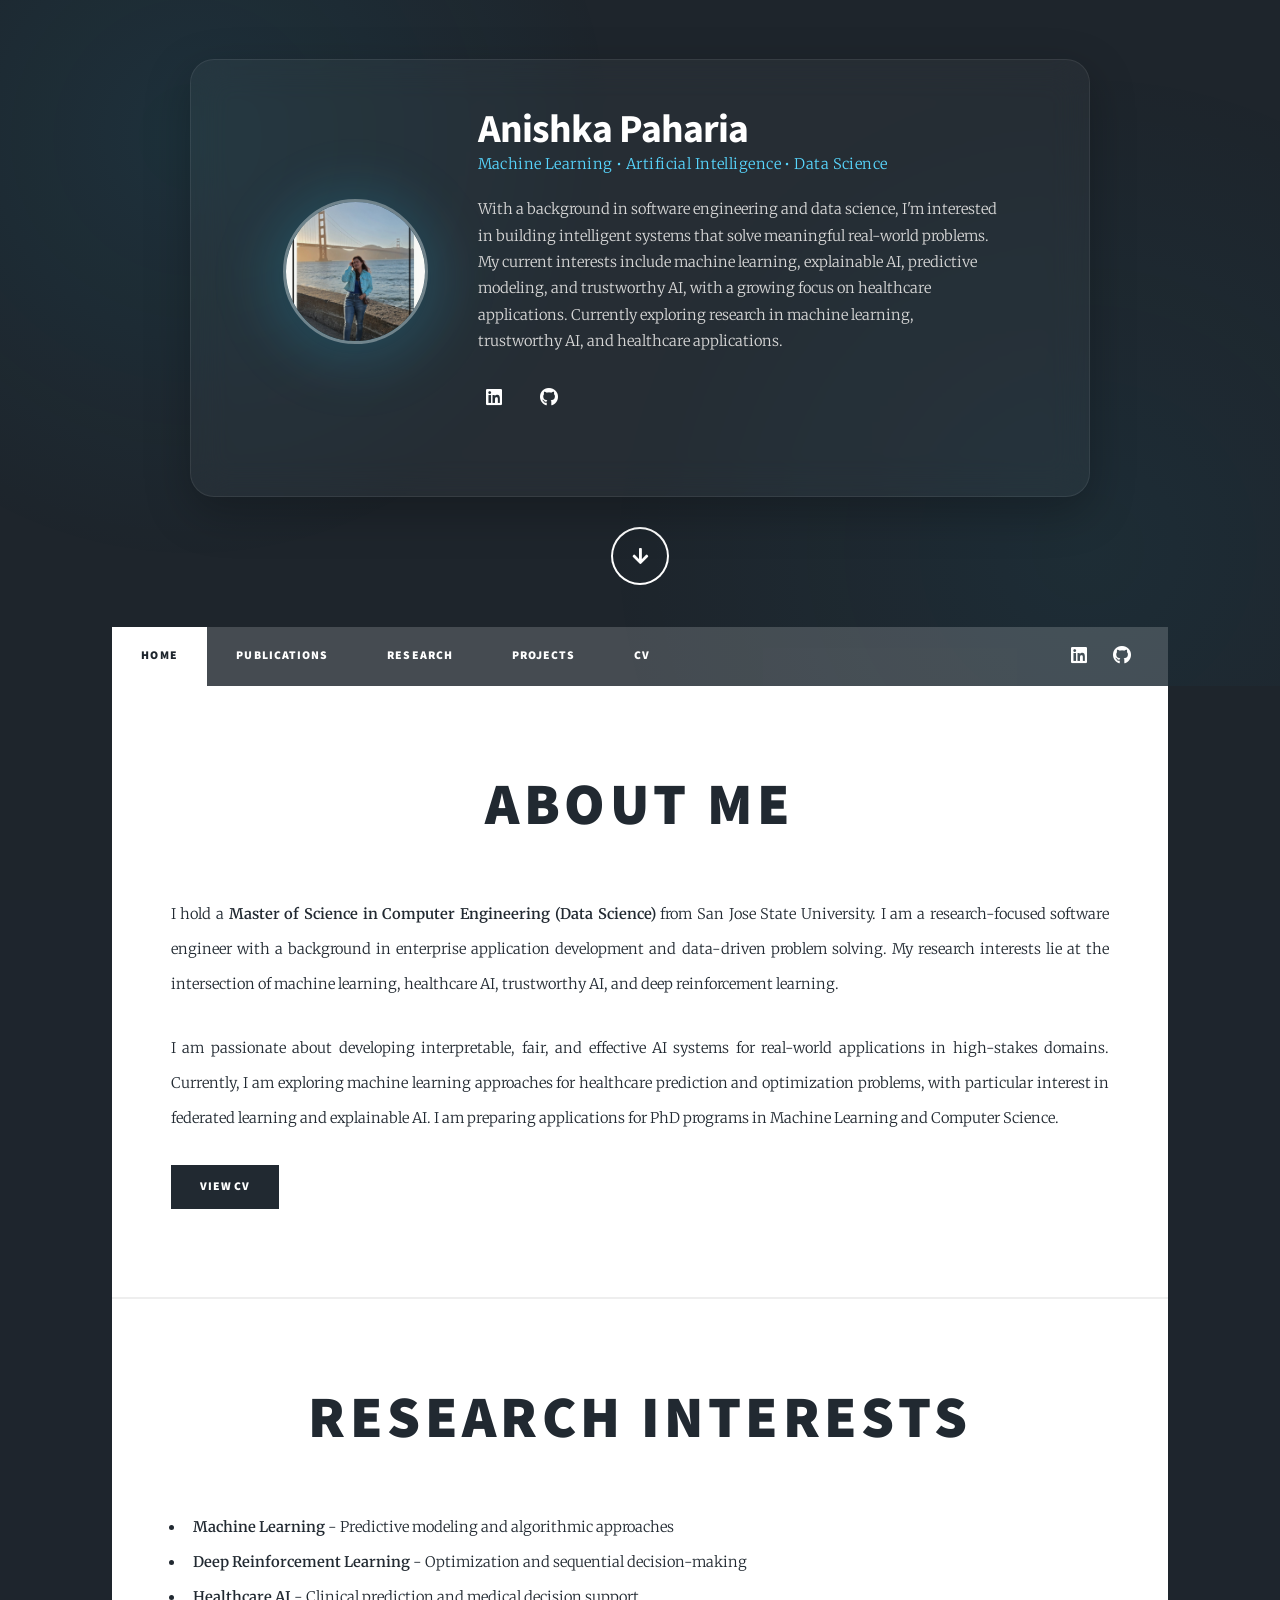
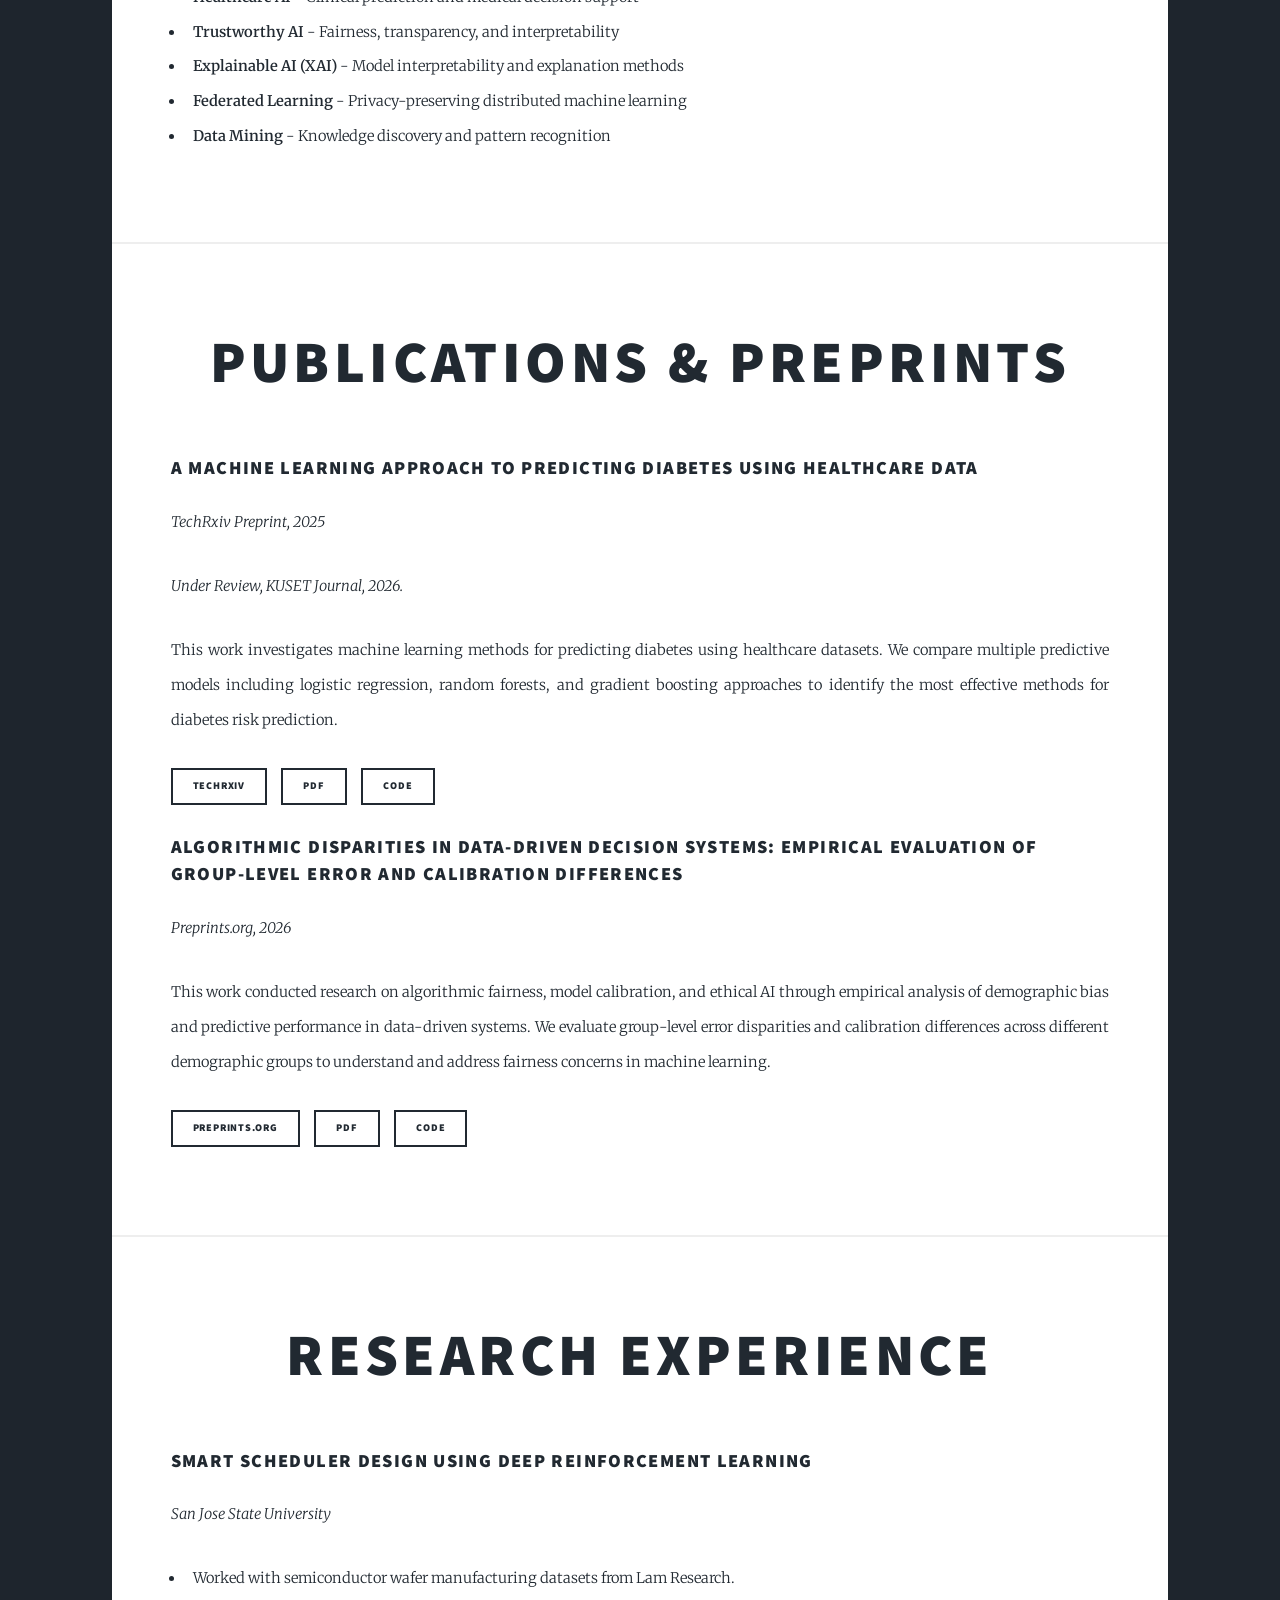
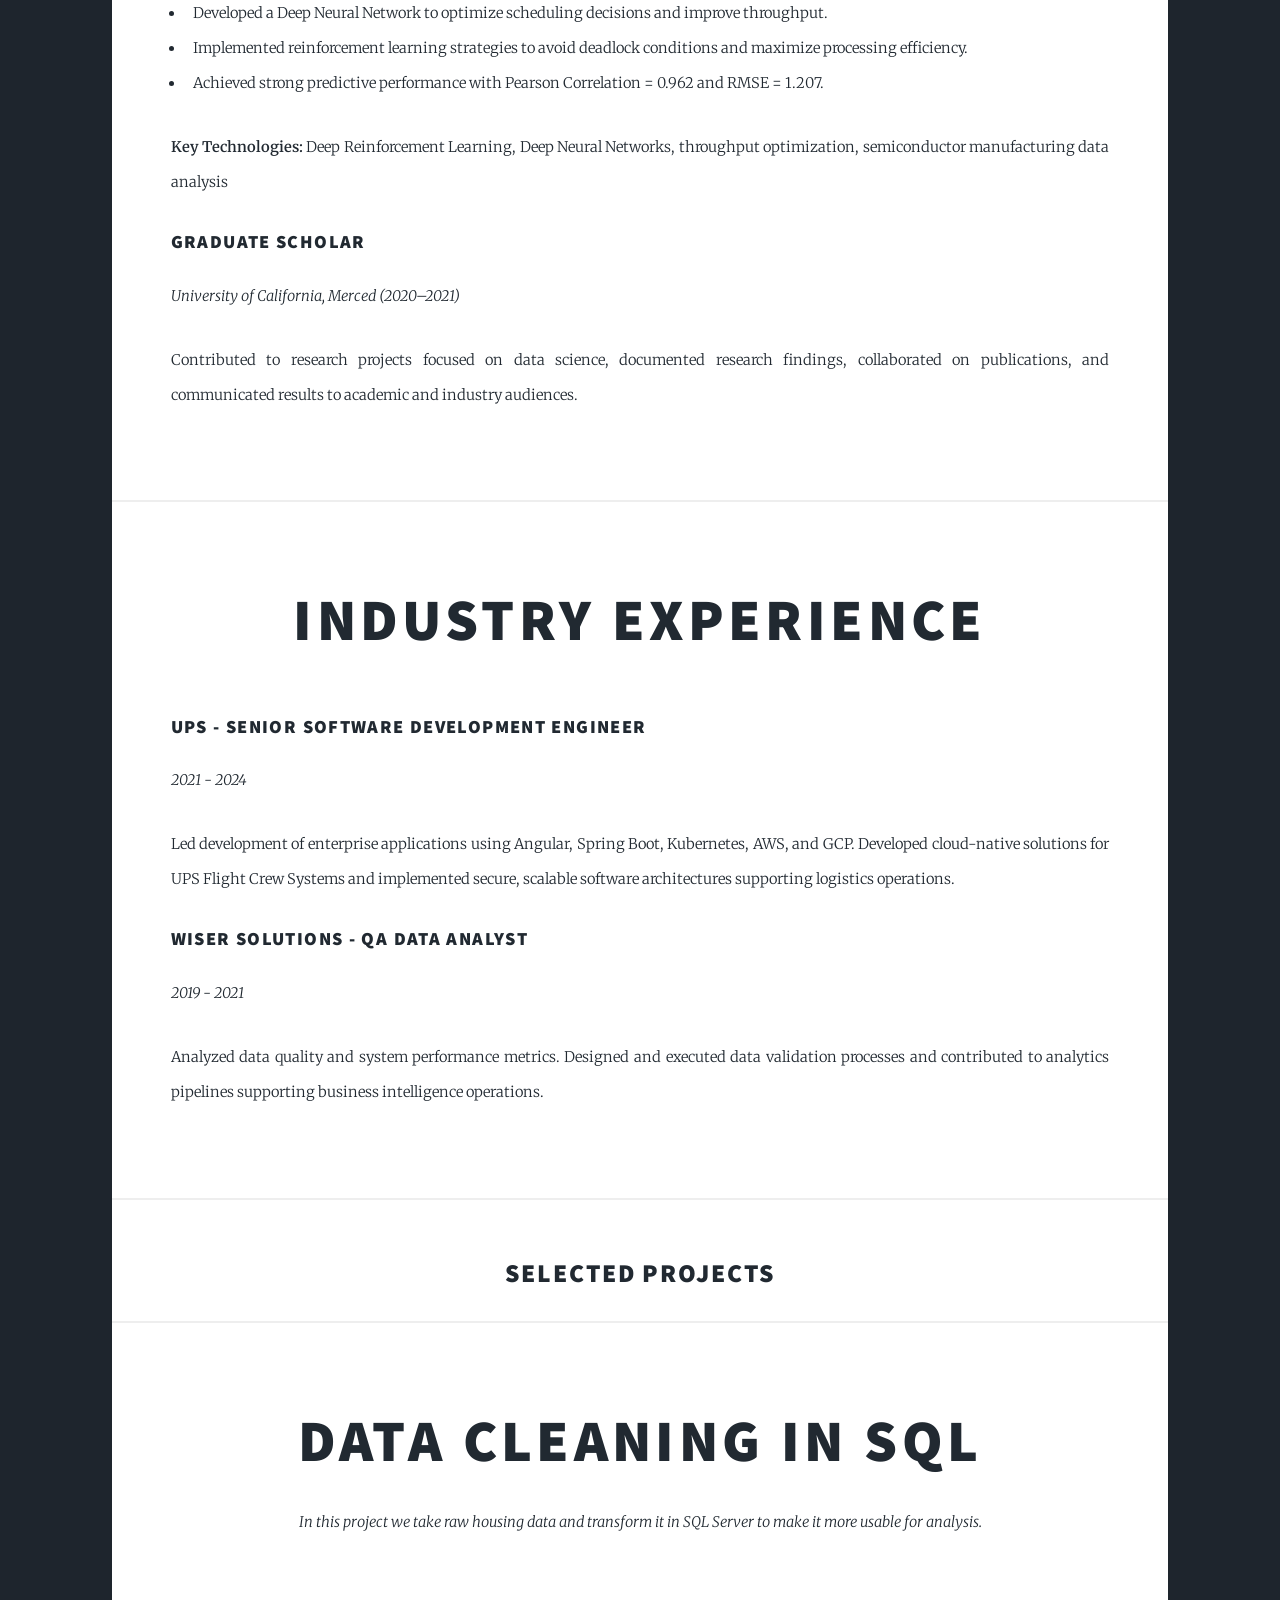
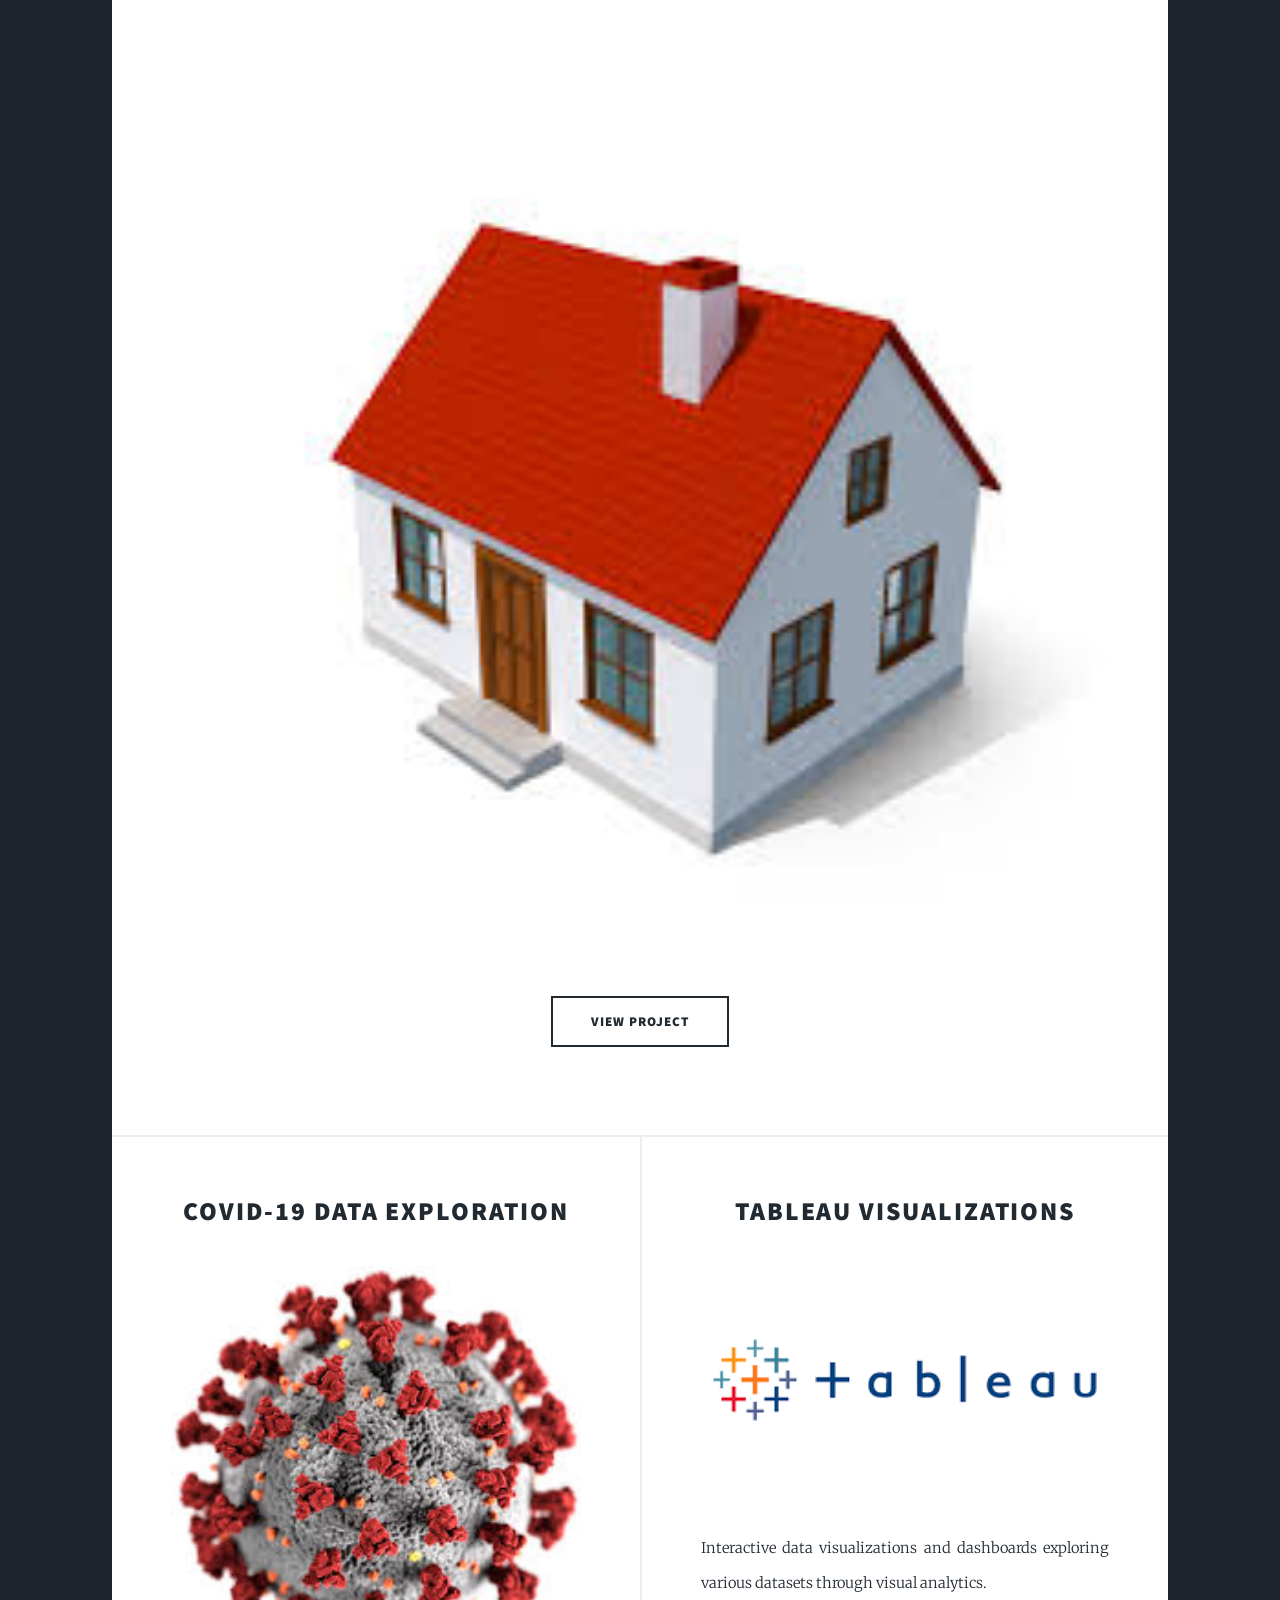
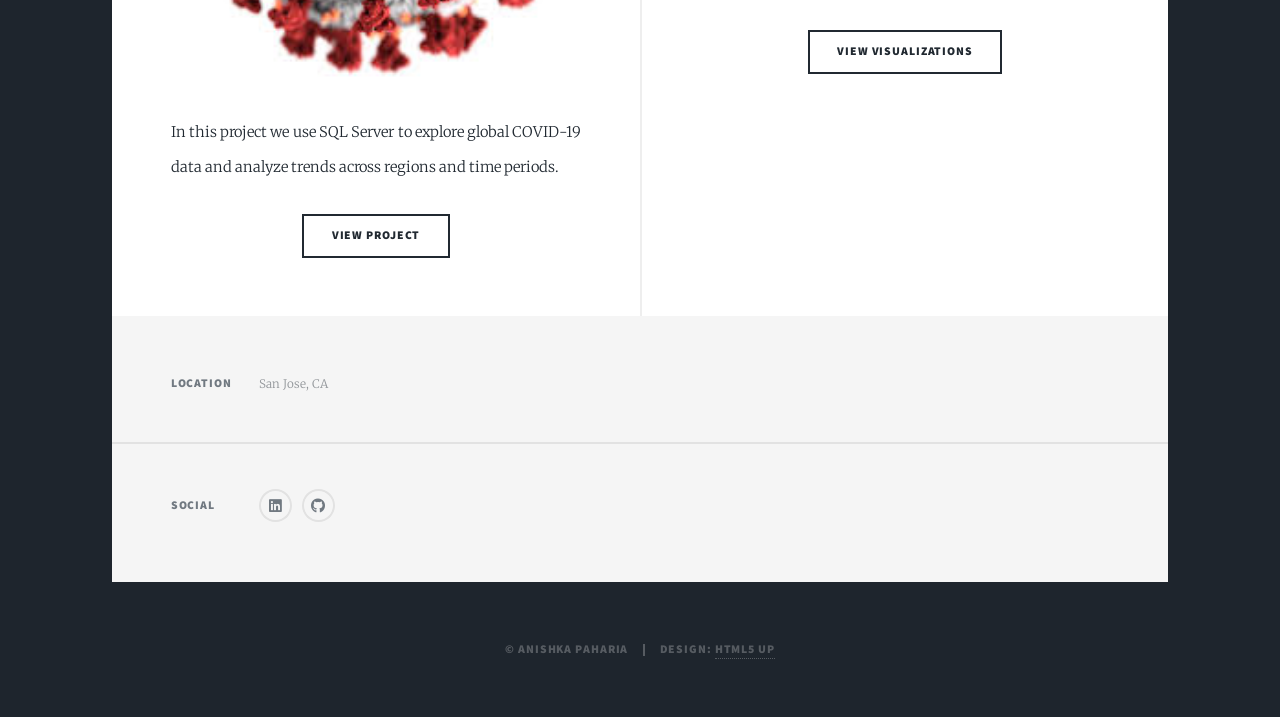
==== commit f8db2b25: "Update index.html" ====
--- a/index.html
+++ b/index.html
@@ -151,6 +151,7 @@
 							<article>
 								<h3>A Machine Learning Approach to Predicting Diabetes Using Healthcare Data</h3>
 								<p><em>TechRxiv Preprint, 2025</em></p>
+								<p><em>Under Review, KUSET Journal, 2026.</em></p>
 								<p>
 									This work investigates machine learning methods for predicting diabetes using healthcare datasets. We compare multiple predictive models including logistic regression, random forests, and gradient boosting approaches to identify the most effective methods for diabetes risk prediction.
 								</p>
--- a/assets/css/main.css
+++ b/assets/css/main.css
@@ -4693,95 +4693,252 @@
 ========================================== */
 
 #intro{
-    min-height:65vh;
-    padding:3rem 2rem;
+    min-height:70vh;
+    display:flex;
     justify-content:center;
+    align-items:center;
+    padding:4rem 2rem;
+    position:relative;
+    overflow:hidden;
+
+    background:
+        radial-gradient(circle at 15% 20%,
+            rgba(24,191,239,.08),
+            transparent 35%),
+        radial-gradient(circle at 85% 80%,
+            rgba(24,191,239,.05),
+            transparent 40%);
 }
 
+/* ===============================
+   HERO CARD
+================================ */
+
 .hero{
+
     display:flex;
-    align-items:flex-start;
+    align-items:center;
     justify-content:center;
-    gap:40px;
-    max-width:850px;
-    margin:0 auto;
+
+    gap:50px;
+
+    max-width:900px;
+    width:100%;
+
+    padding:50px;
+
+    border-radius:24px;
+
+    background:rgba(255,255,255,.04);
+
+    backdrop-filter:blur(18px);
+    -webkit-backdrop-filter:blur(18px);
+
+    border:1px solid rgba(255,255,255,.08);
+
+    box-shadow:
+        0 15px 45px rgba(0,0,0,.25);
+
+    position:relative;
+    z-index:2;
+}
+
+/* ===============================
+   PHOTO
+================================ */
+
+.hero-photo{
+
+    position:relative;
+    flex-shrink:0;
+
+}
+
+.hero-photo::before{
+
+    content:"";
+
+    position:absolute;
+
+    width:220px;
+    height:220px;
+
+    border-radius:50%;
+
+    background:
+        radial-gradient(circle,
+            rgba(24,191,239,.30),
+            rgba(24,191,239,.12) 45%,
+            transparent 75%);
+
+    top:50%;
+    left:50%;
+
+    transform:translate(-50%,-50%);
+
+    filter:blur(20px);
+
+    z-index:-1;
+
+}
+
+.hero-photo img{
+
+    width:145px;
+    height:145px;
+
+    object-fit:cover;
+
+    border-radius:50%;
+
+    border:3px solid rgba(255,255,255,.35);
+
+}
+
+/* ===============================
+   CONTENT
+================================ */
+
+.hero-content{
+
+    max-width:560px;
     text-align:left;
+
 }
 
-.hero-photo img{
-    width:140px;
-    height:140px;
-    border-radius:50%;
-    object-fit:cover;
-    border:4px solid rgba(255,255,255,.25);
+.hero-content h1{
+
+    font-size:2.7rem !important;
+
+    font-weight:700;
+
+    letter-spacing:-1px;
+
+    line-height:1.05;
+
+    margin-bottom:.4rem;
+
+    text-transform:none !important;
+
 }
 
-.hero-content{
-    max-width:600px;
-	text-align:left;
+.hero-content .subtitle{
+
+    color:#58d7ff;
+
+    font-size:1rem !important;
+
+    text-transform:none !important;
+
+    letter-spacing:.03em;
+
+    margin-bottom:1.5rem;
+
 }
 
-.hero-content h1{
-    font-size:2.5rem !important;
-    line-height:1.1;
-    margin-bottom:0.4rem;
-    letter-spacing:0.02em;
-	 text-transform:none !important;
+.hero-content p{
+
+    max-width:520px;
+
+    font-size:1rem !important;
+
+    line-height:1.8;
+
+    font-style:normal !important;
+
+    color:#d8d8d8;
+
+    text-align:left !important;
+
+    margin-bottom:1.8rem;
+
 }
-.hero-content .subtitle{
-    font-size:0.95rem !important;
-    text-transform:none !important;
-    letter-spacing:0.04em;
-    margin-bottom:1.5rem;
+
+/* ===============================
+   ICONS
+================================ */
+
+.hero .icons{
+
+    margin-top:0;
+
 }
 
-.hero-content p{
-     max-width:560px;
-    font-size:1.05rem !important;
-    line-height:1.8;
-    font-style:normal !important;
-    text-align:left !important;
+.hero .icons li{
+
+    margin-right:.8rem;
+
 }
 
-.hero .icons{
-    margin-top:1.8rem;
+.hero .icons a{
+
+    border-bottom:none;
+
+    color:#d6d6d6;
+
+    transition:.3s;
+
 }
 
-.hero .icons li{
-    margin-right:.8rem;
+.hero .icons a:hover{
+
+    color:#58d7ff;
+
 }
 
-.hero .icons a{
-    border-bottom:none;
+/* ===============================
+   CONTINUE BUTTON
+================================ */
+
+#intro .actions{
+
+    margin-top:2rem;
+
 }
 
-#intro .actions{
-    margin-top:2rem;
+/* ===============================
+   MOBILE
+================================ */
+
+@media screen and (max-width:768px){
+
+    .hero{
+
+        flex-direction:column;
+
+        text-align:center;
+
+        padding:35px;
+
+        gap:30px;
+
+    }
+
+    .hero-content{
+
+        text-align:center;
+
+    }
+
+    .hero-content p{
+
+        text-align:center !important;
+
+        margin:0 auto 1.8rem;
+
+    }
+
+    .hero-content h1{
+
+        font-size:2.2rem !important;
+
+    }
+
+    .hero-photo img{
+
+        width:130px;
+        height:130px;
+
+    }
+
 }
-
-@media screen and (max-width:768px){
-
-    .hero{
-        flex-direction:column;
-        text-align:center;
-        gap:25px;
-    }
-
-    .hero-content{
-        text-align:center;
-    }
-
-    .hero-content p{
-        text-align:center;
-    }
-
-    .hero-content h1{
-        font-size:2.5rem;
-    }
-
-    .hero-photo img{
-        width:150px;
-        height:150px;
-    }
-
-}
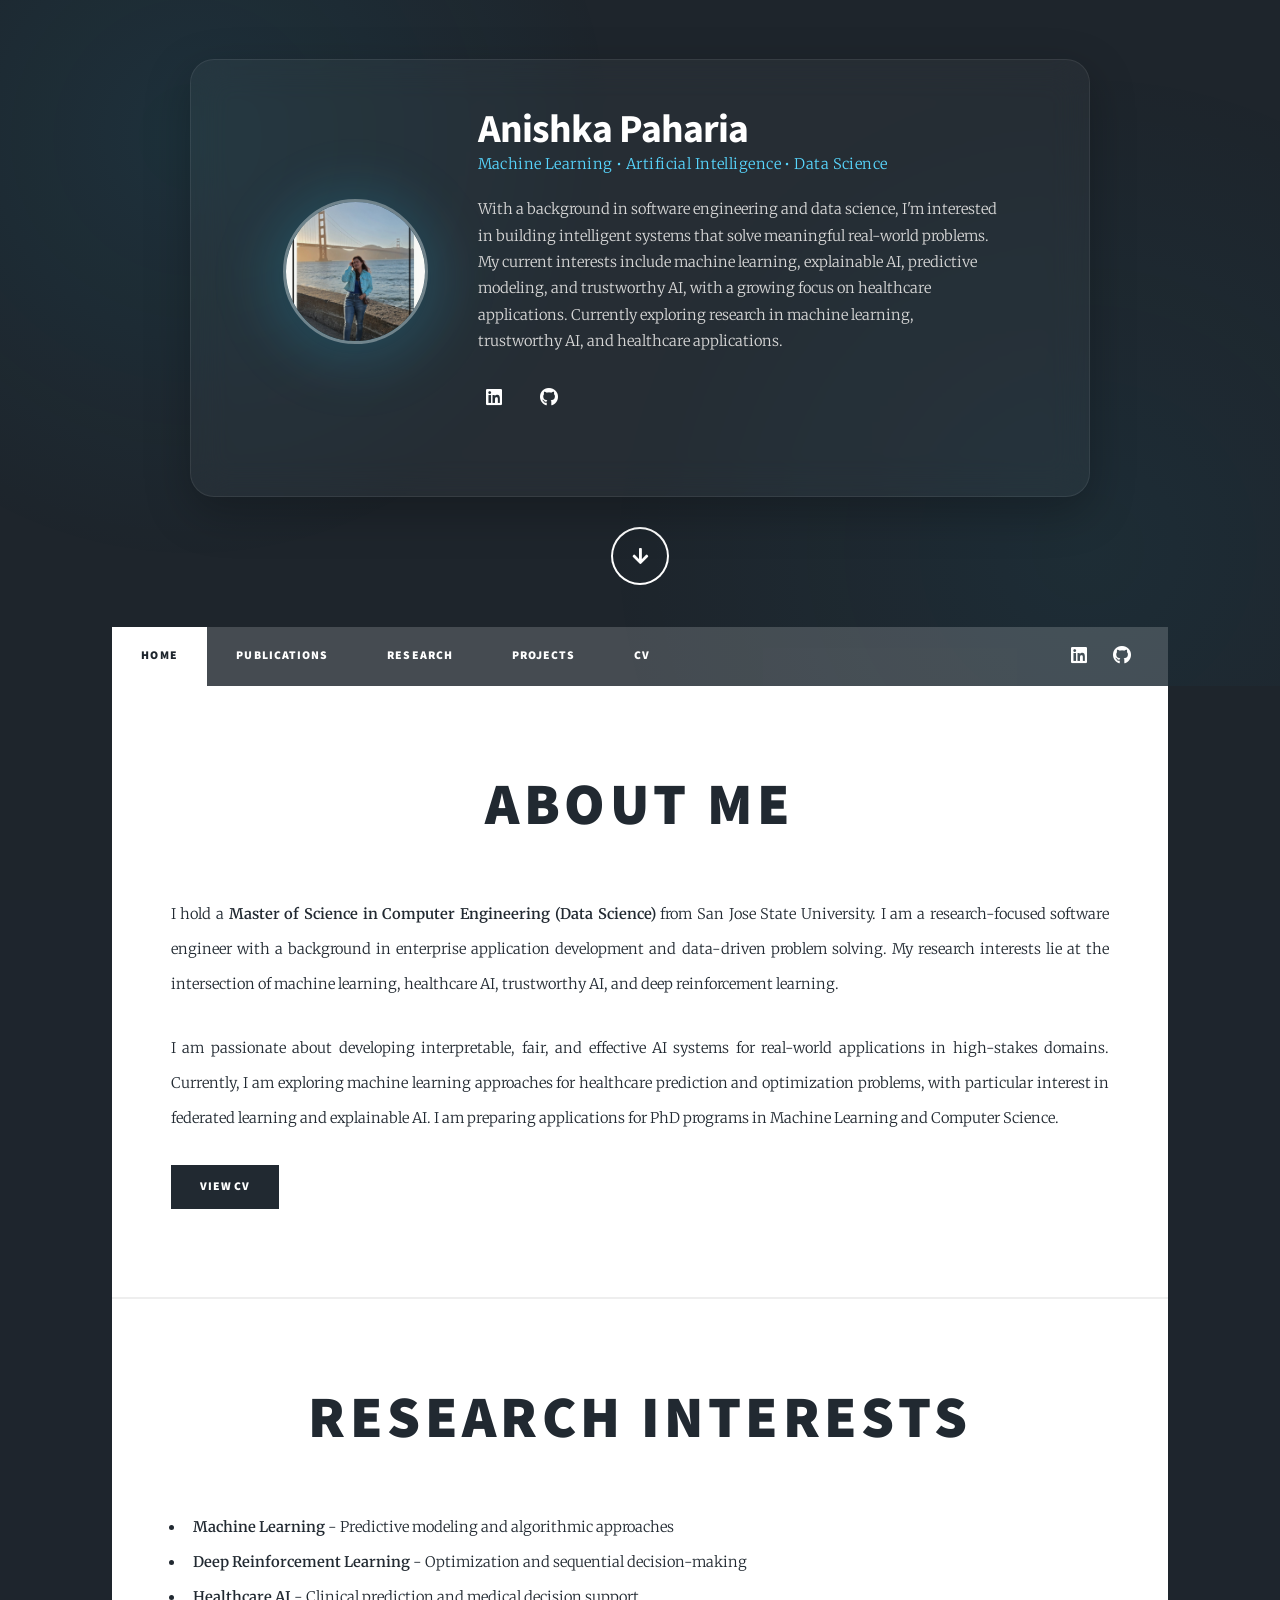
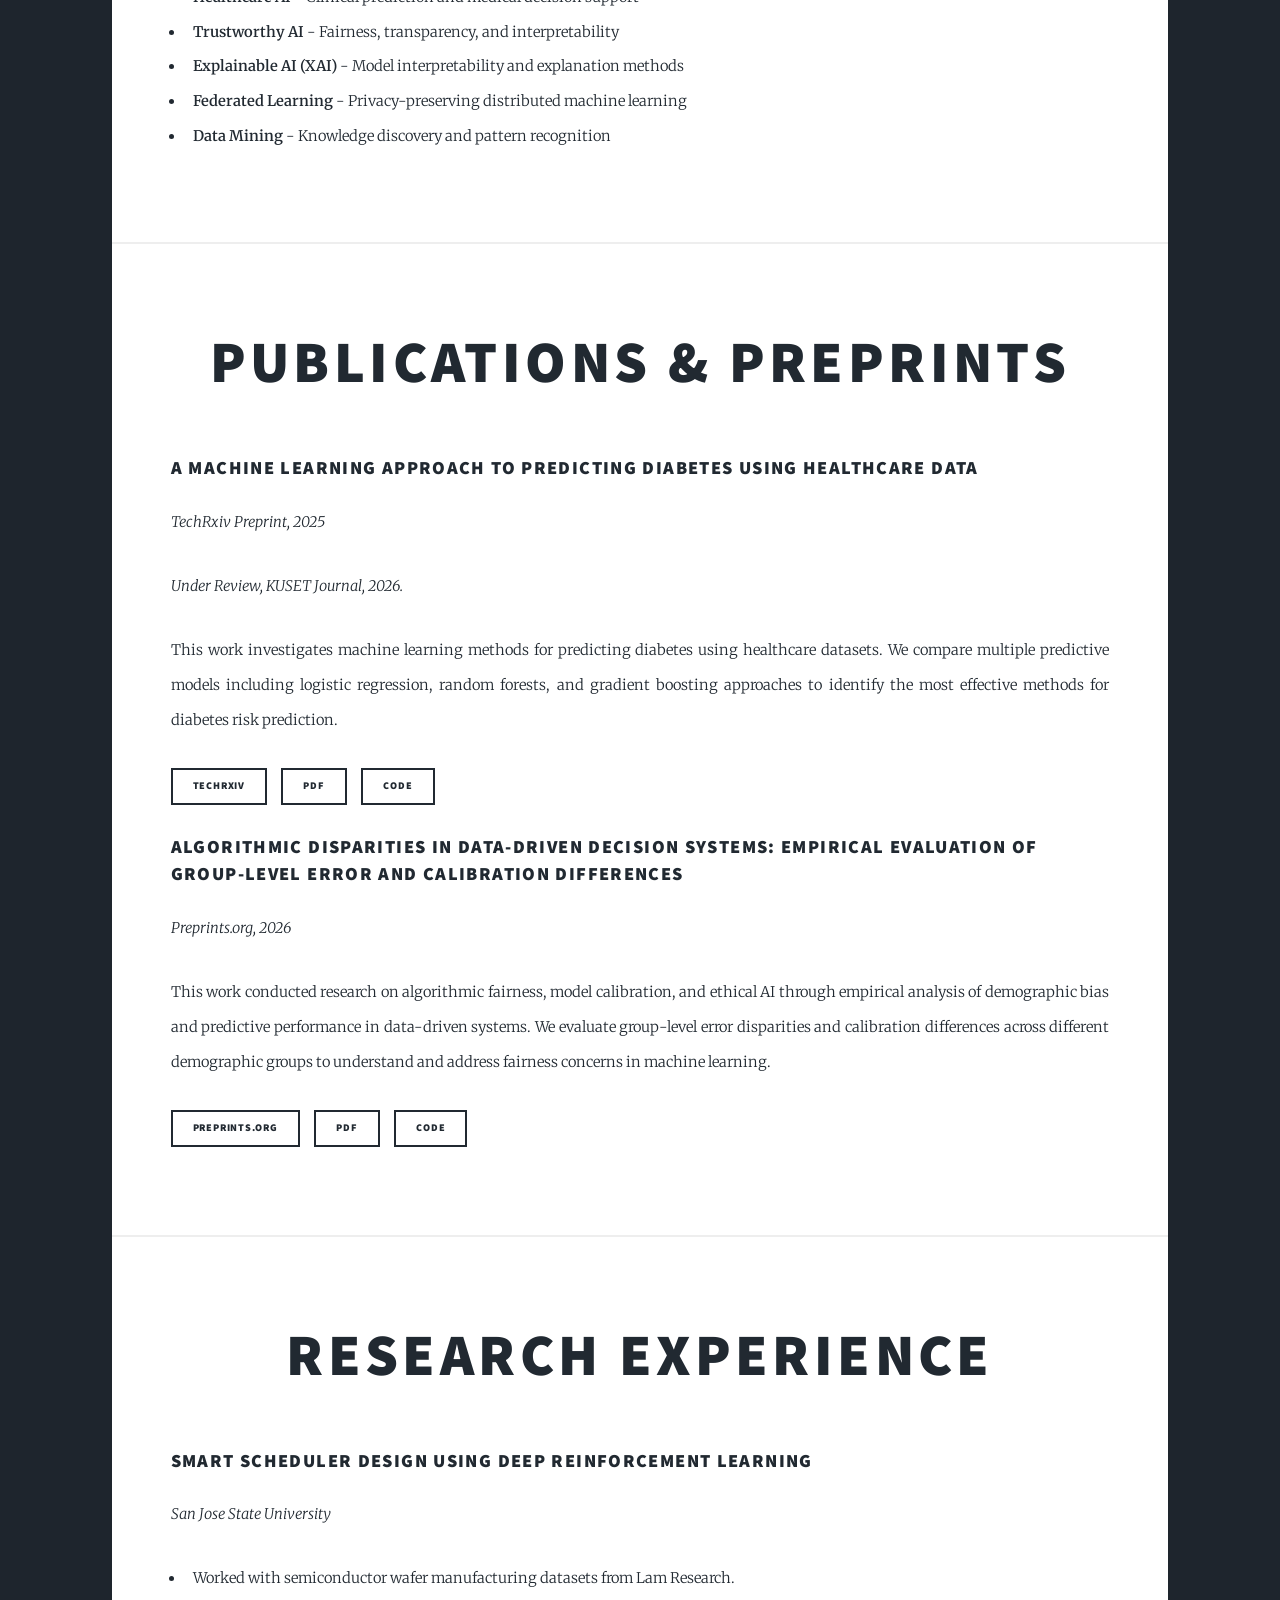
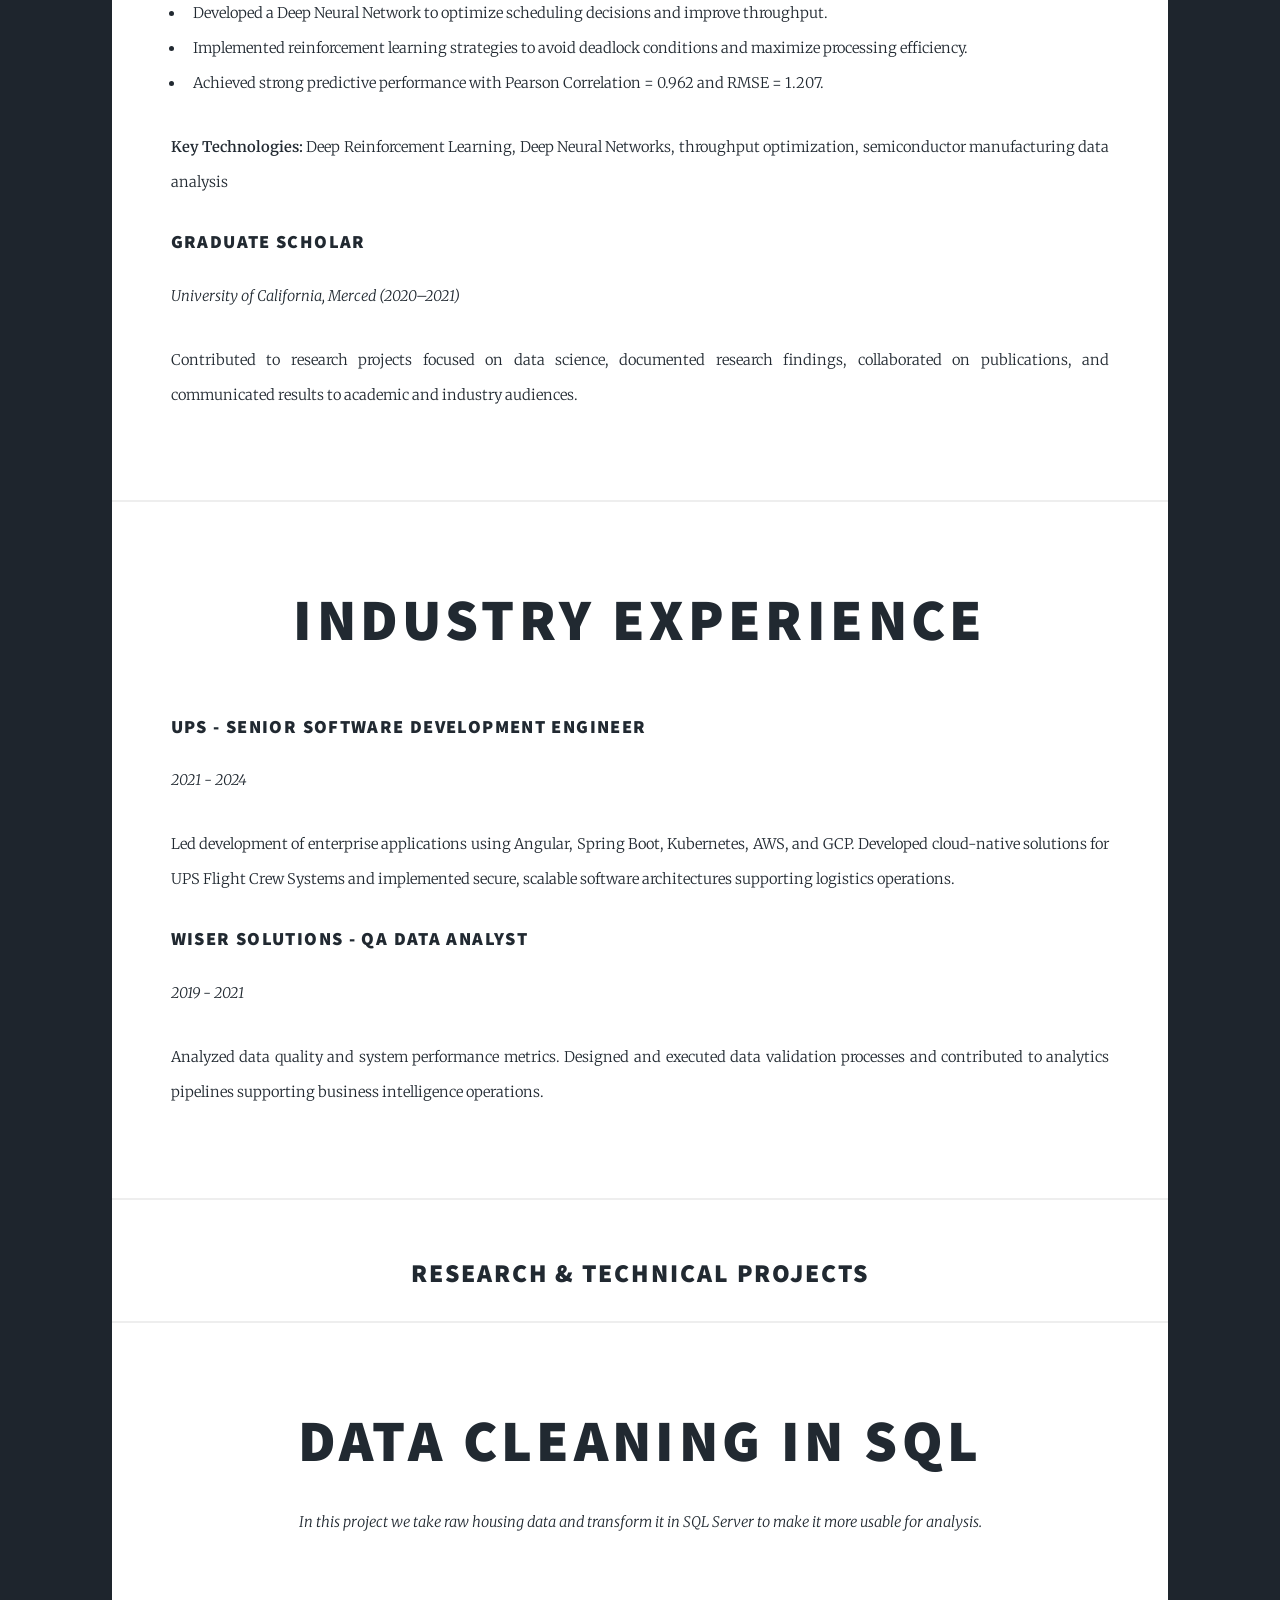
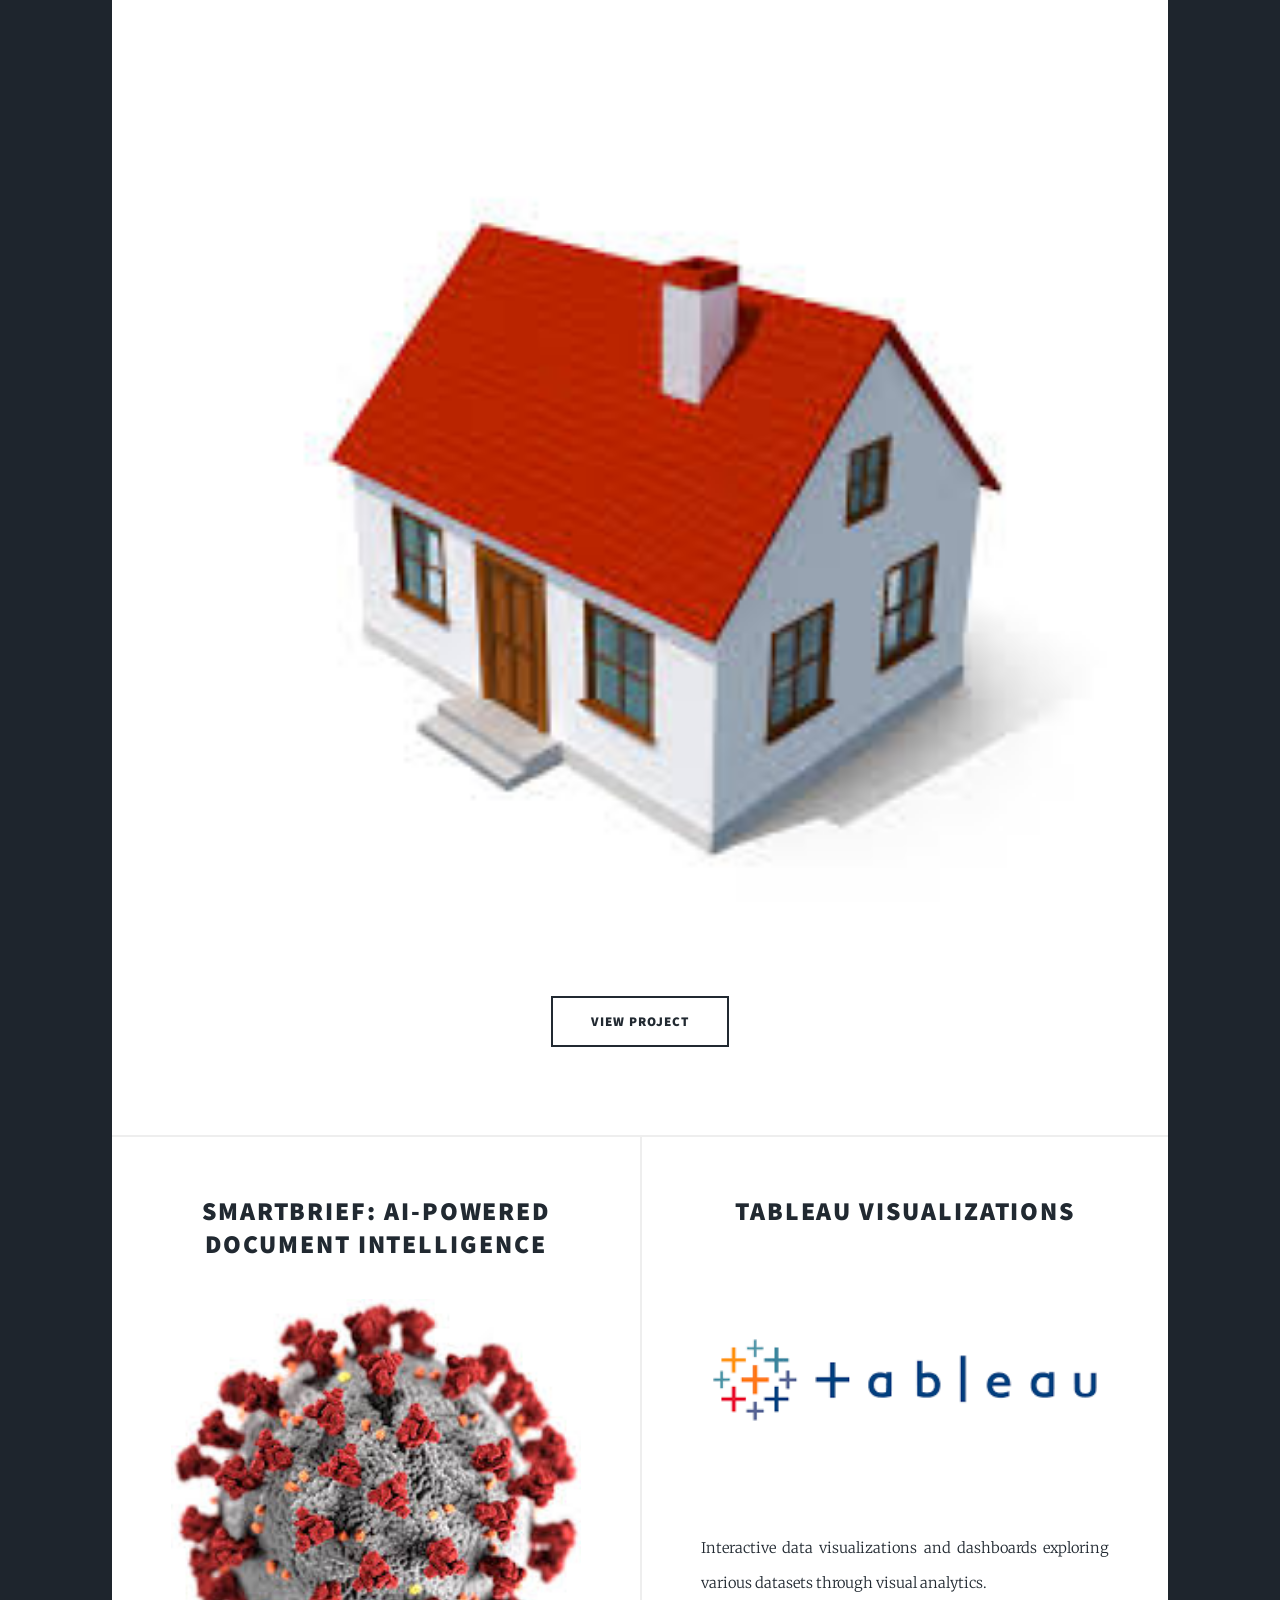
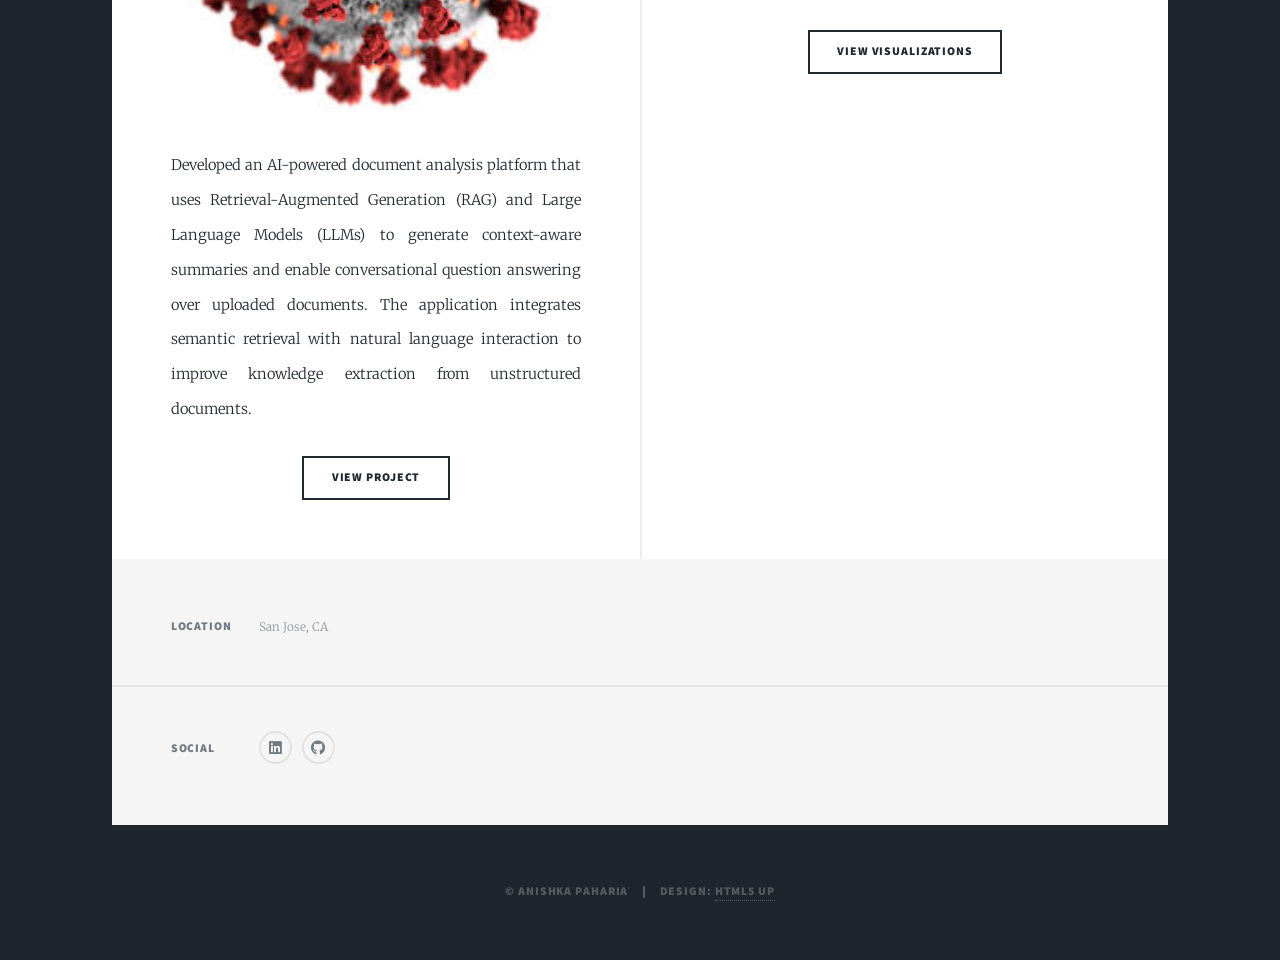
==== commit 7870cb72: "Update index.html" ====
--- a/index.html
+++ b/index.html
@@ -230,7 +230,7 @@
 
 						<!-- Projects Header -->
 						<header class="major" id="projects">
-							<h2>Selected Projects</h2>
+							<h2>Research & Technical Projects</h2>
 						</header>
 
 						<!-- Featured Post -->
@@ -249,12 +249,12 @@
 						<section class="posts">
 							<article>
 								<header>
-									<h2><a href="#">COVID-19 Data Exploration</a></h2>
+									<h2><a href="#">SmartBrief: AI-Powered Document Intelligence</a></h2>
 								</header>
-								<a href="#" class="image fit"><img src="covid.jpeg" alt="COVID-19 Data Exploration" /></a>
-								<p>In this project we use SQL Server to explore global COVID-19 data and analyze trends across regions and time periods.</p>
+								<a href="#" class="image fit"><img src="covid.jpeg" alt="SmartBrief" /></a>
+								<p>Developed an AI-powered document analysis platform that uses Retrieval-Augmented Generation (RAG) and Large Language Models (LLMs) to generate context-aware summaries and enable conversational question answering over uploaded documents. The application integrates semantic retrieval with natural language interaction to improve knowledge extraction from unstructured documents.</p>
 								<ul class="actions special">
-									<li><a href="#" class="button">View Project</a></li>
+									<li><a href="https://github.com/anishkapaharia/SmartBrief" class="button">View Project</a></li>
 								</ul>
 							</article>
 							<article>
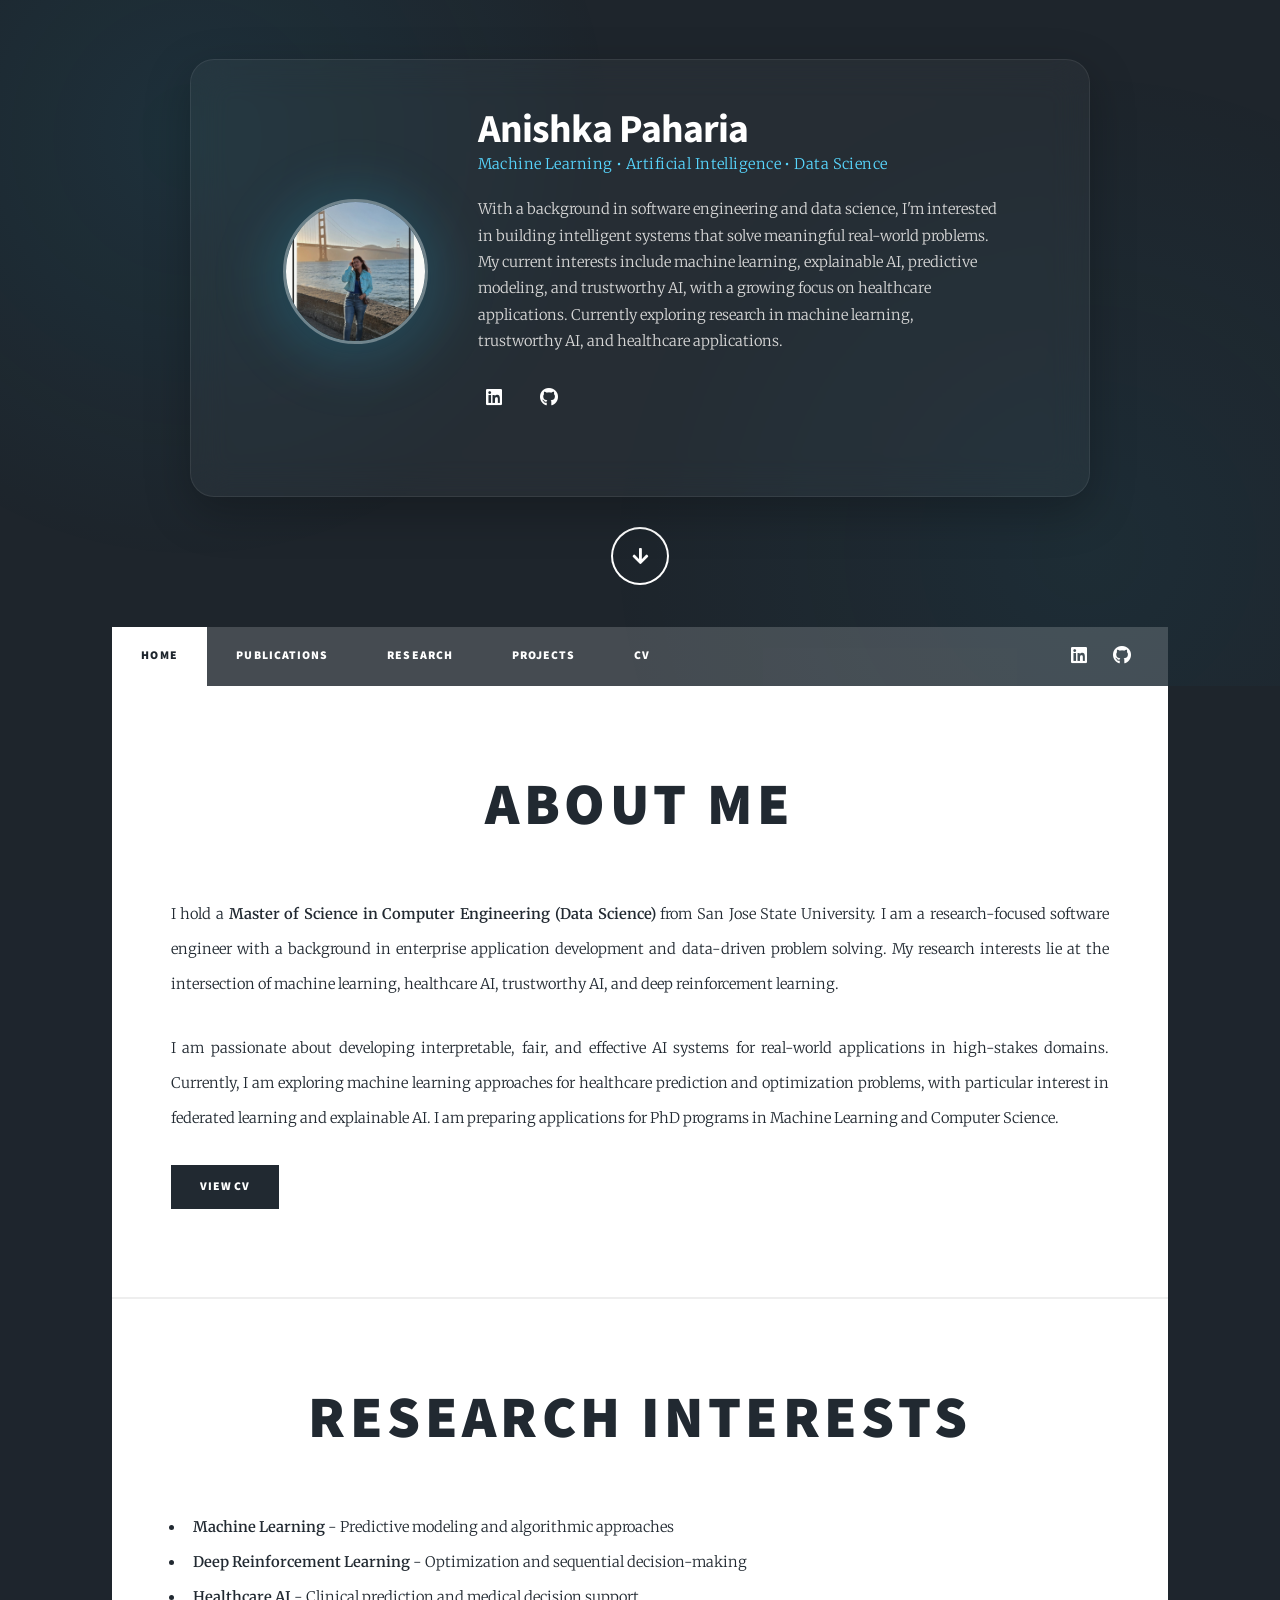
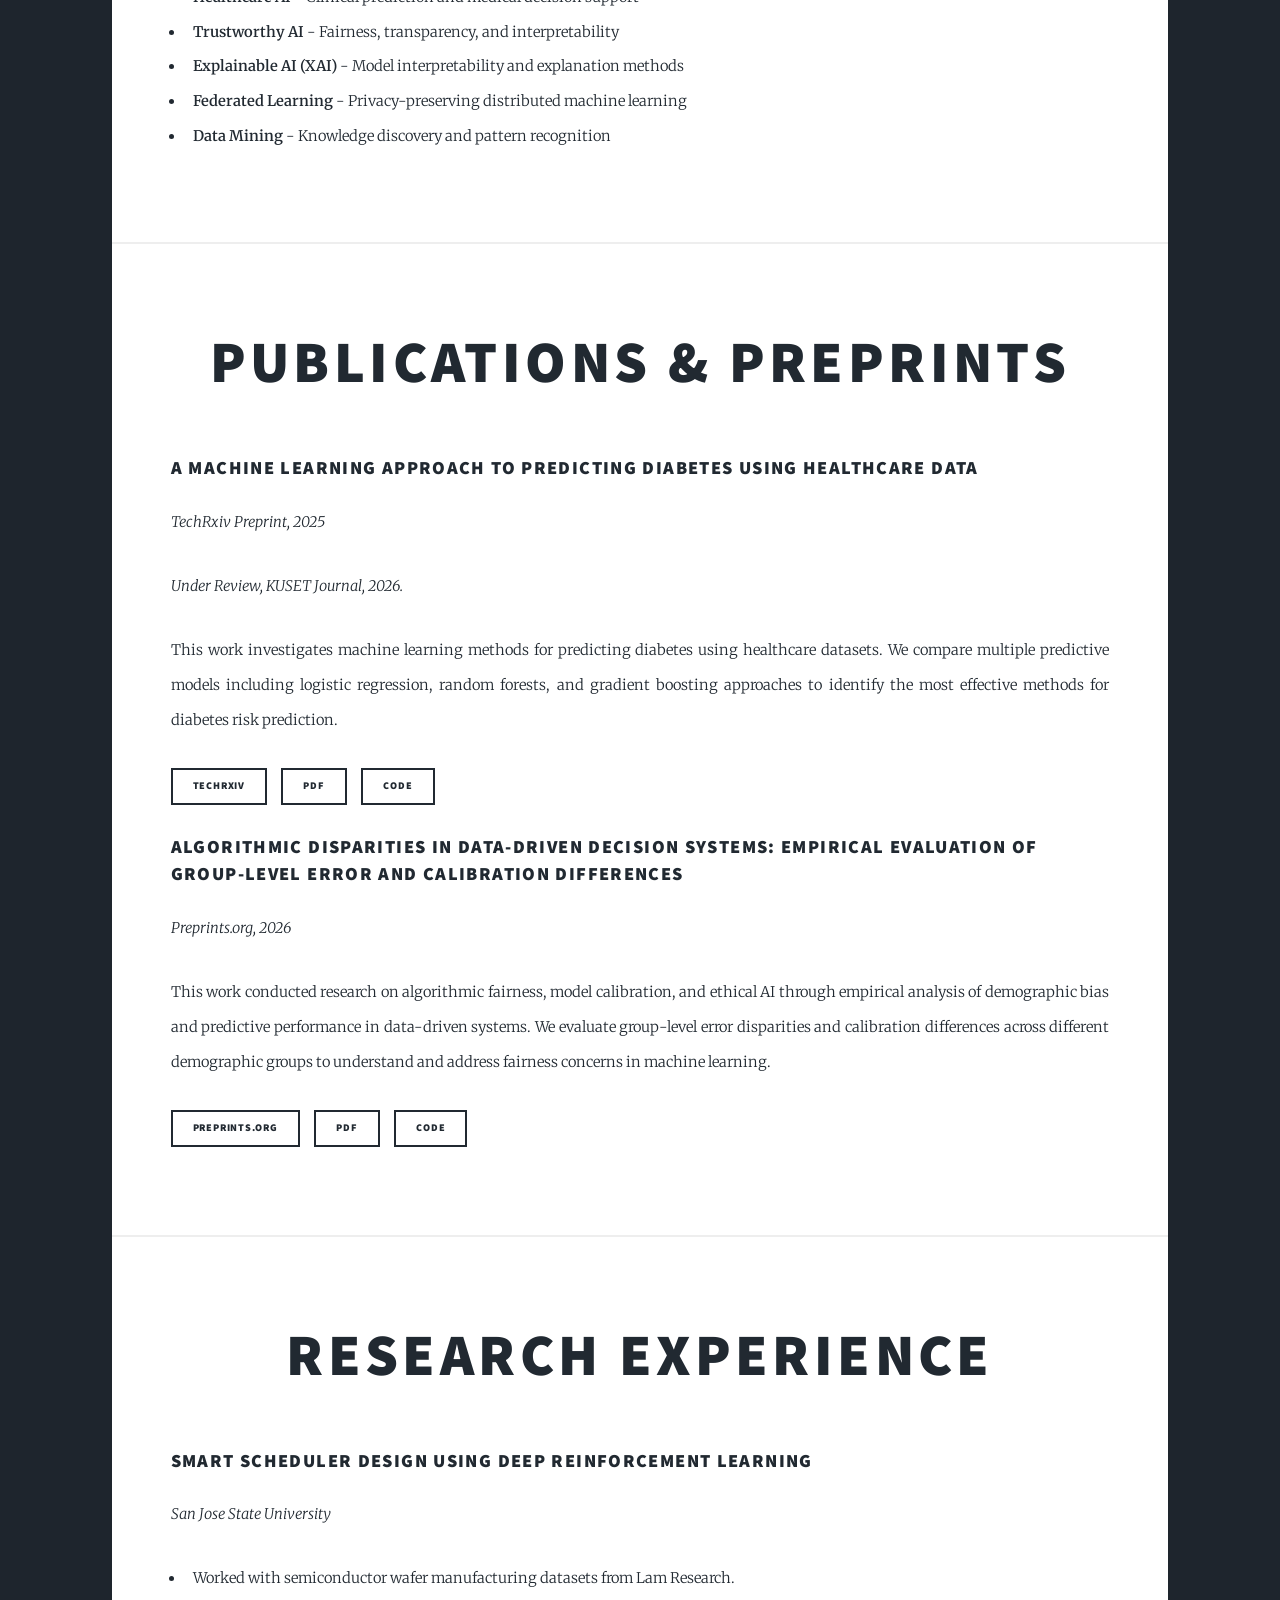
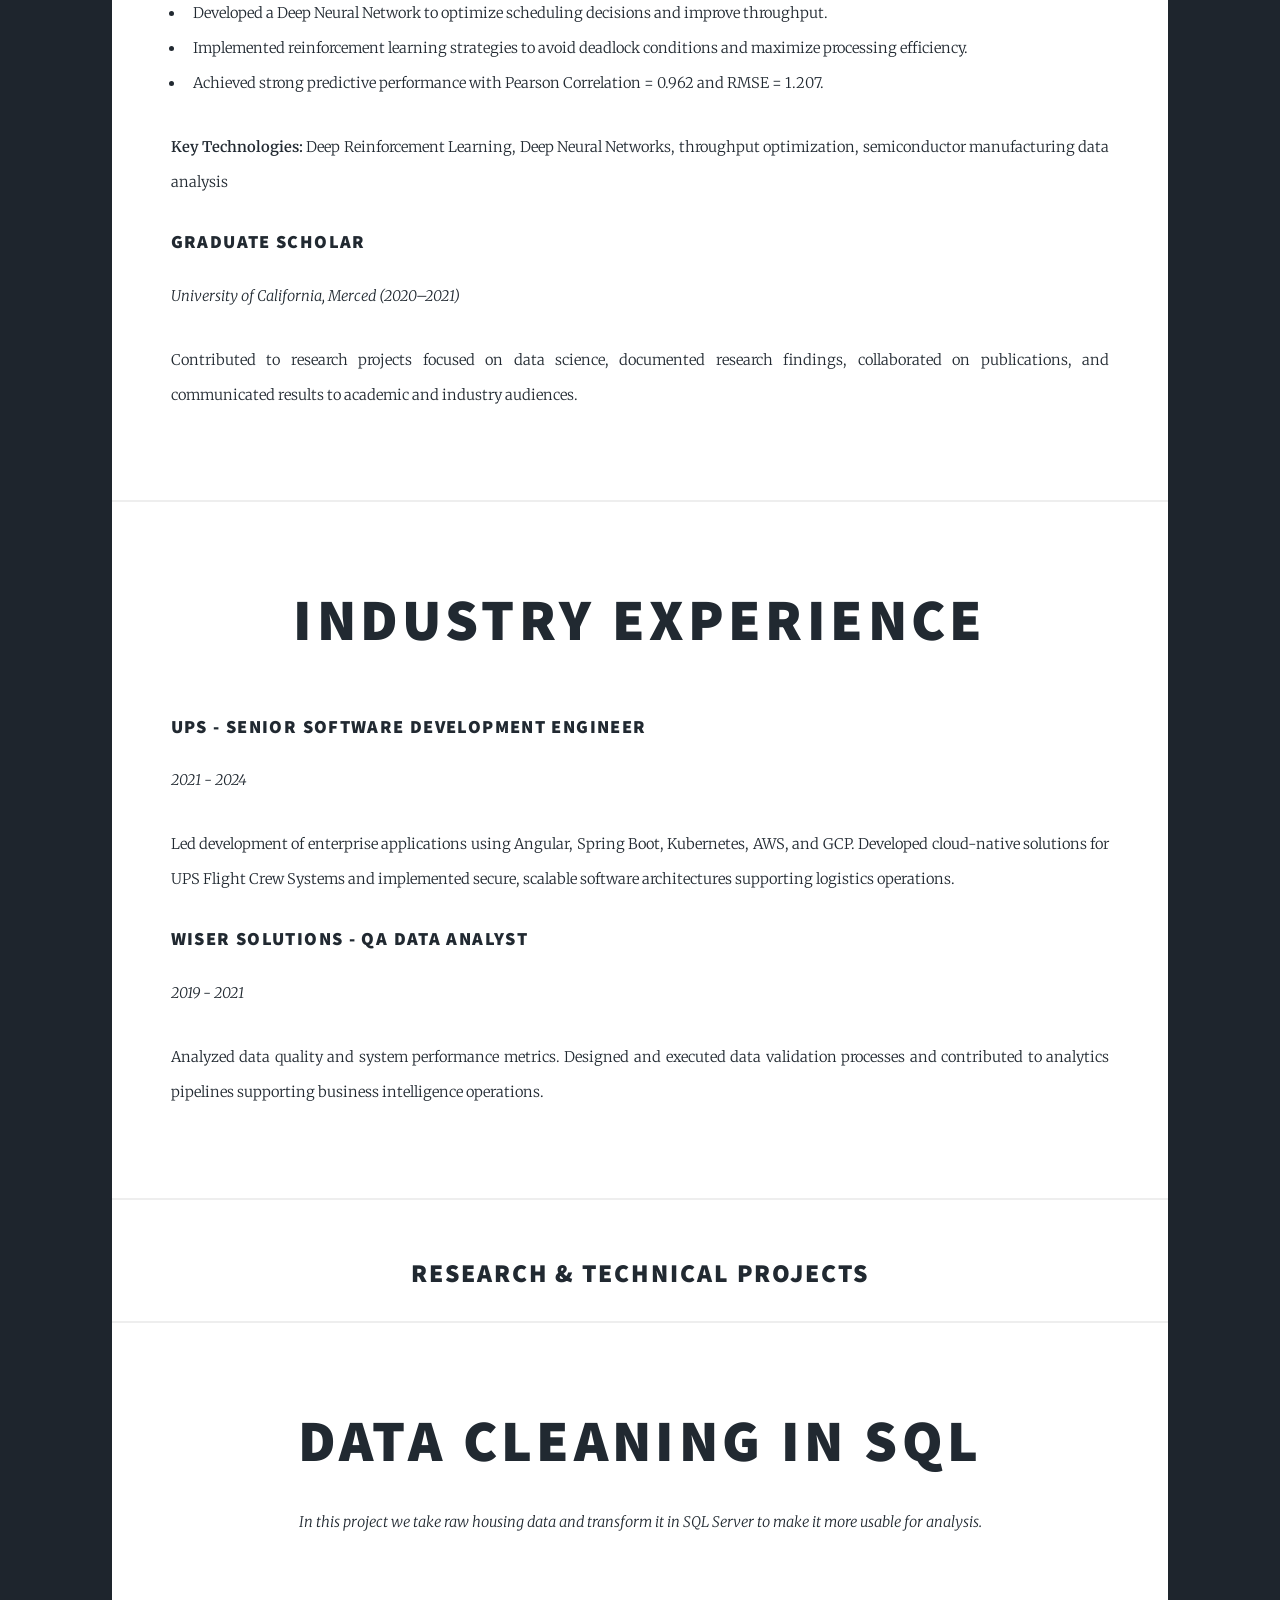
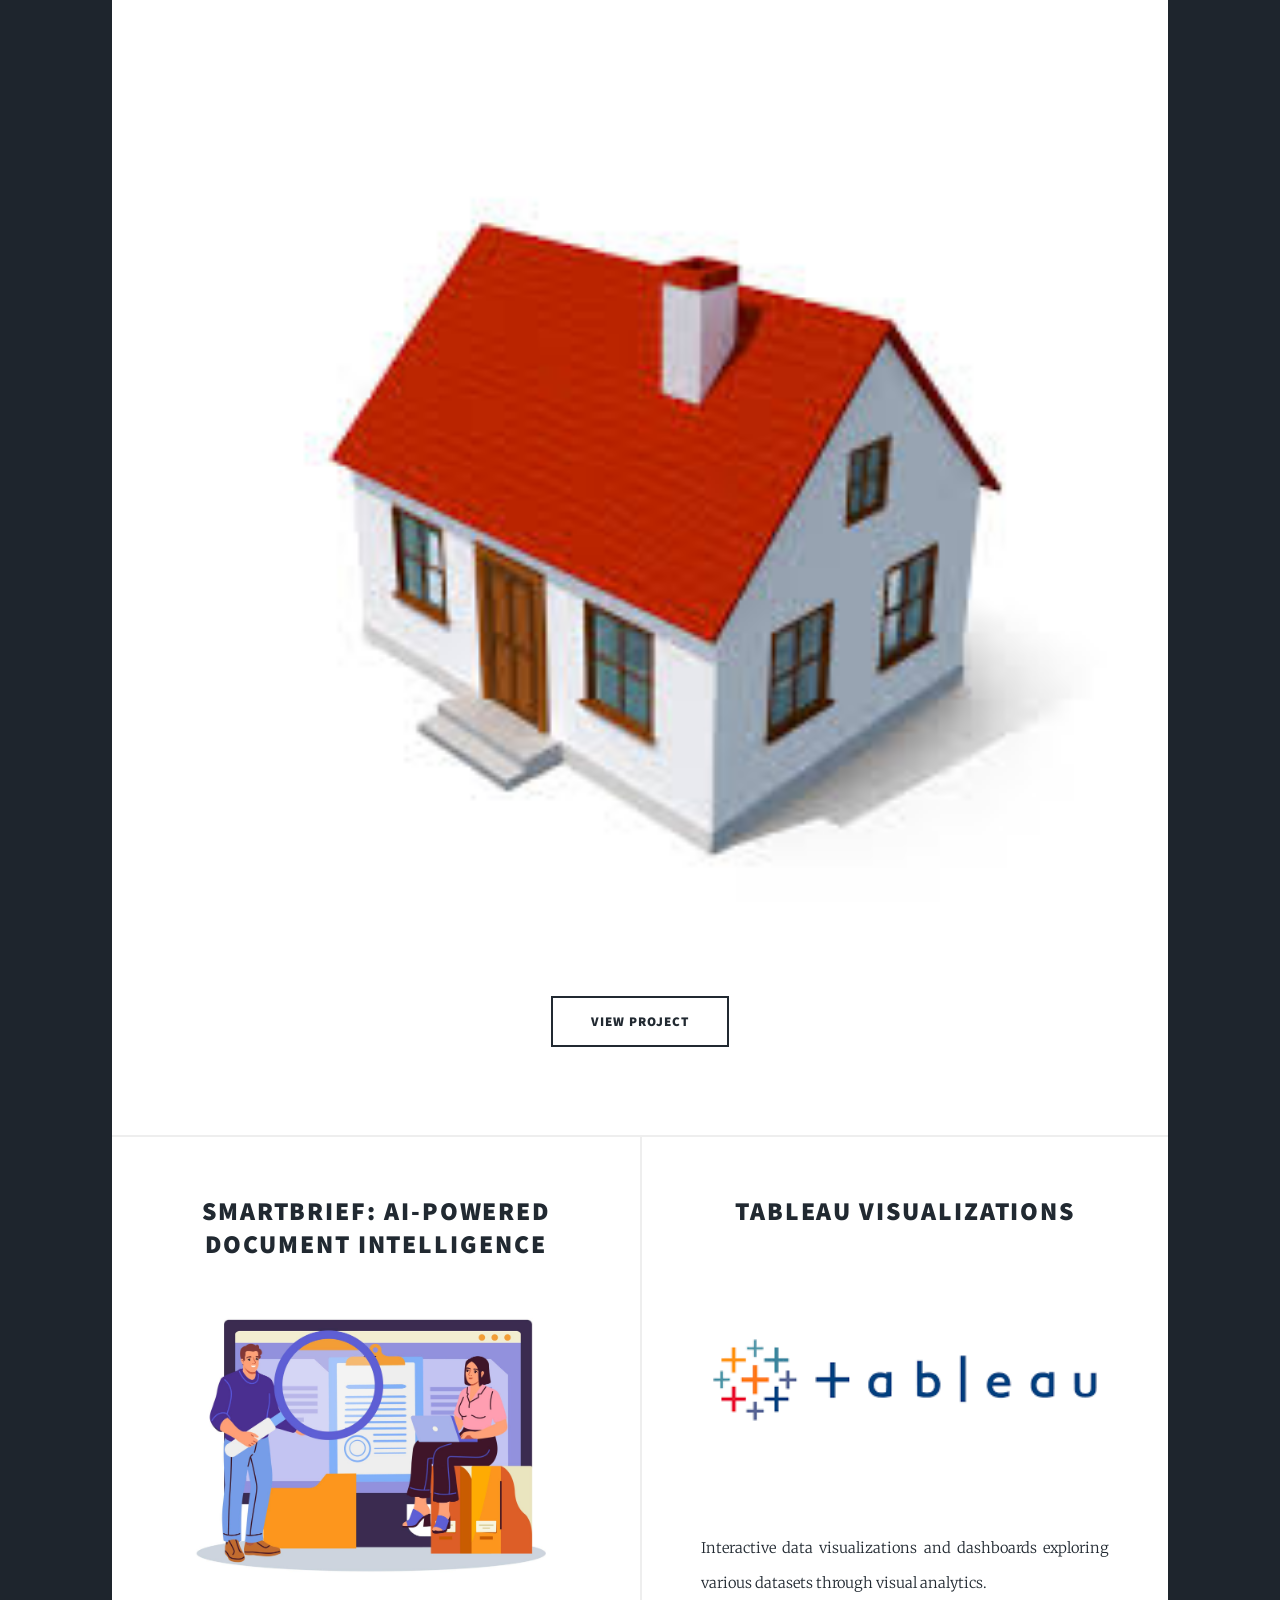
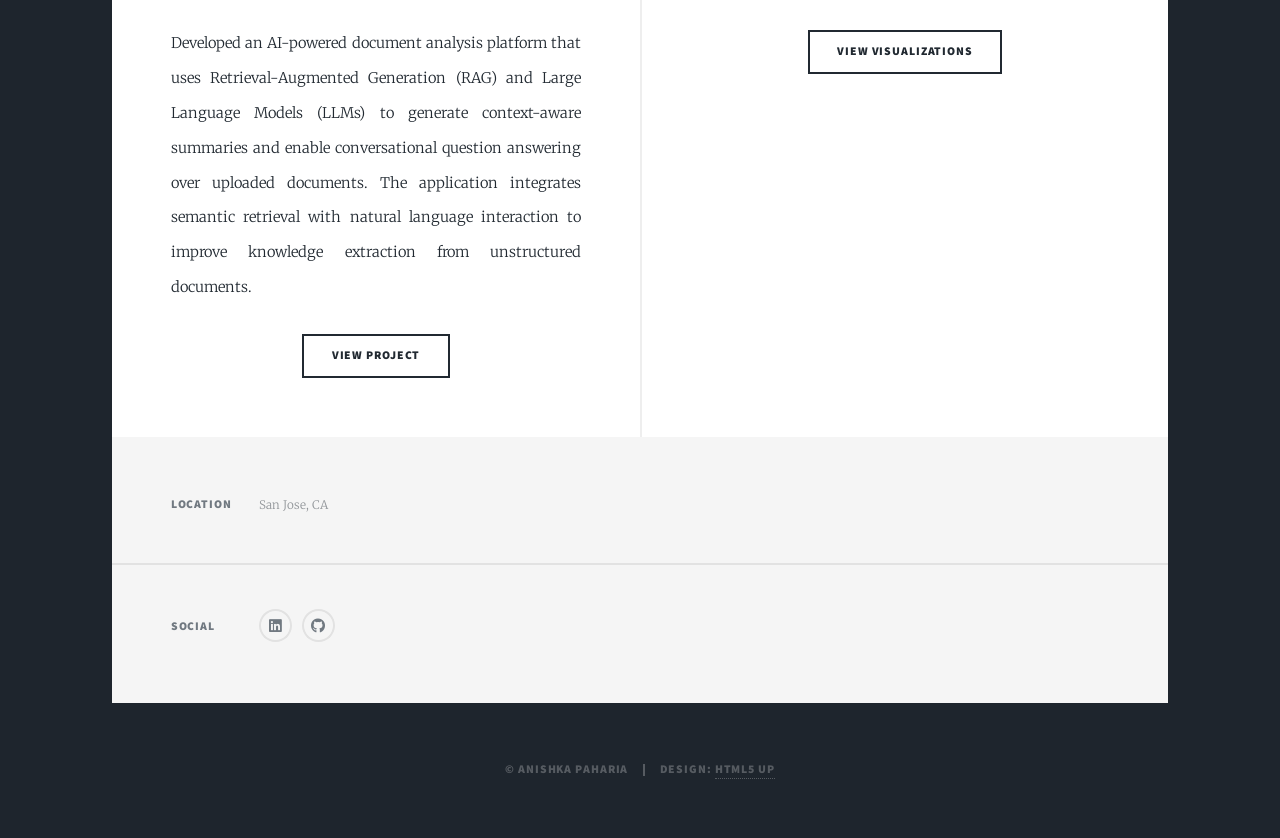
==== commit 17593b33: "Update index.html" ====
--- a/index.html
+++ b/index.html
@@ -251,7 +251,7 @@
 								<header>
 									<h2><a href="#">SmartBrief: AI-Powered Document Intelligence</a></h2>
 								</header>
-								<a href="#" class="image fit"><img src="covid.jpeg" alt="SmartBrief" /></a>
+								<a href="#" class="image fit"><img src="SmartBrief.jpeg" alt="SmartBrief" /></a>
 								<p>Developed an AI-powered document analysis platform that uses Retrieval-Augmented Generation (RAG) and Large Language Models (LLMs) to generate context-aware summaries and enable conversational question answering over uploaded documents. The application integrates semantic retrieval with natural language interaction to improve knowledge extraction from unstructured documents.</p>
 								<ul class="actions special">
 									<li><a href="https://github.com/anishkapaharia/SmartBrief" class="button">View Project</a></li>
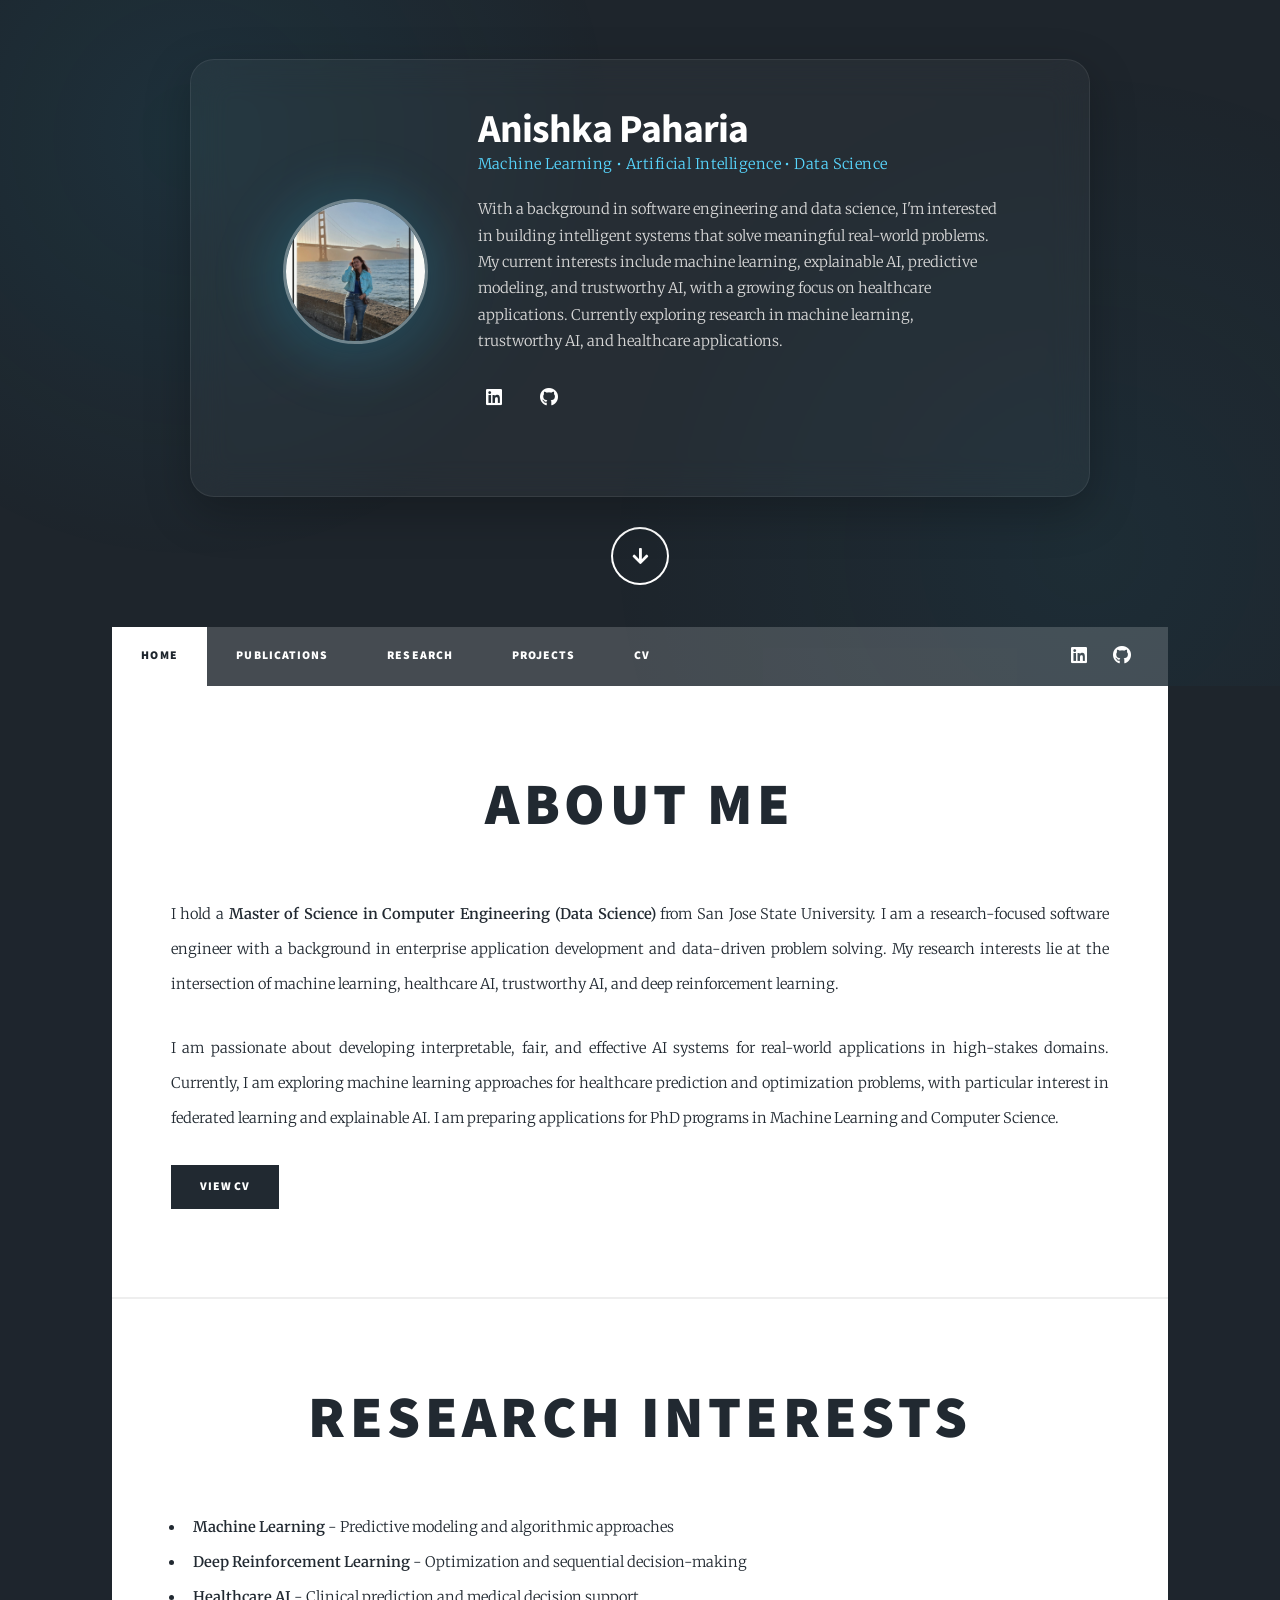
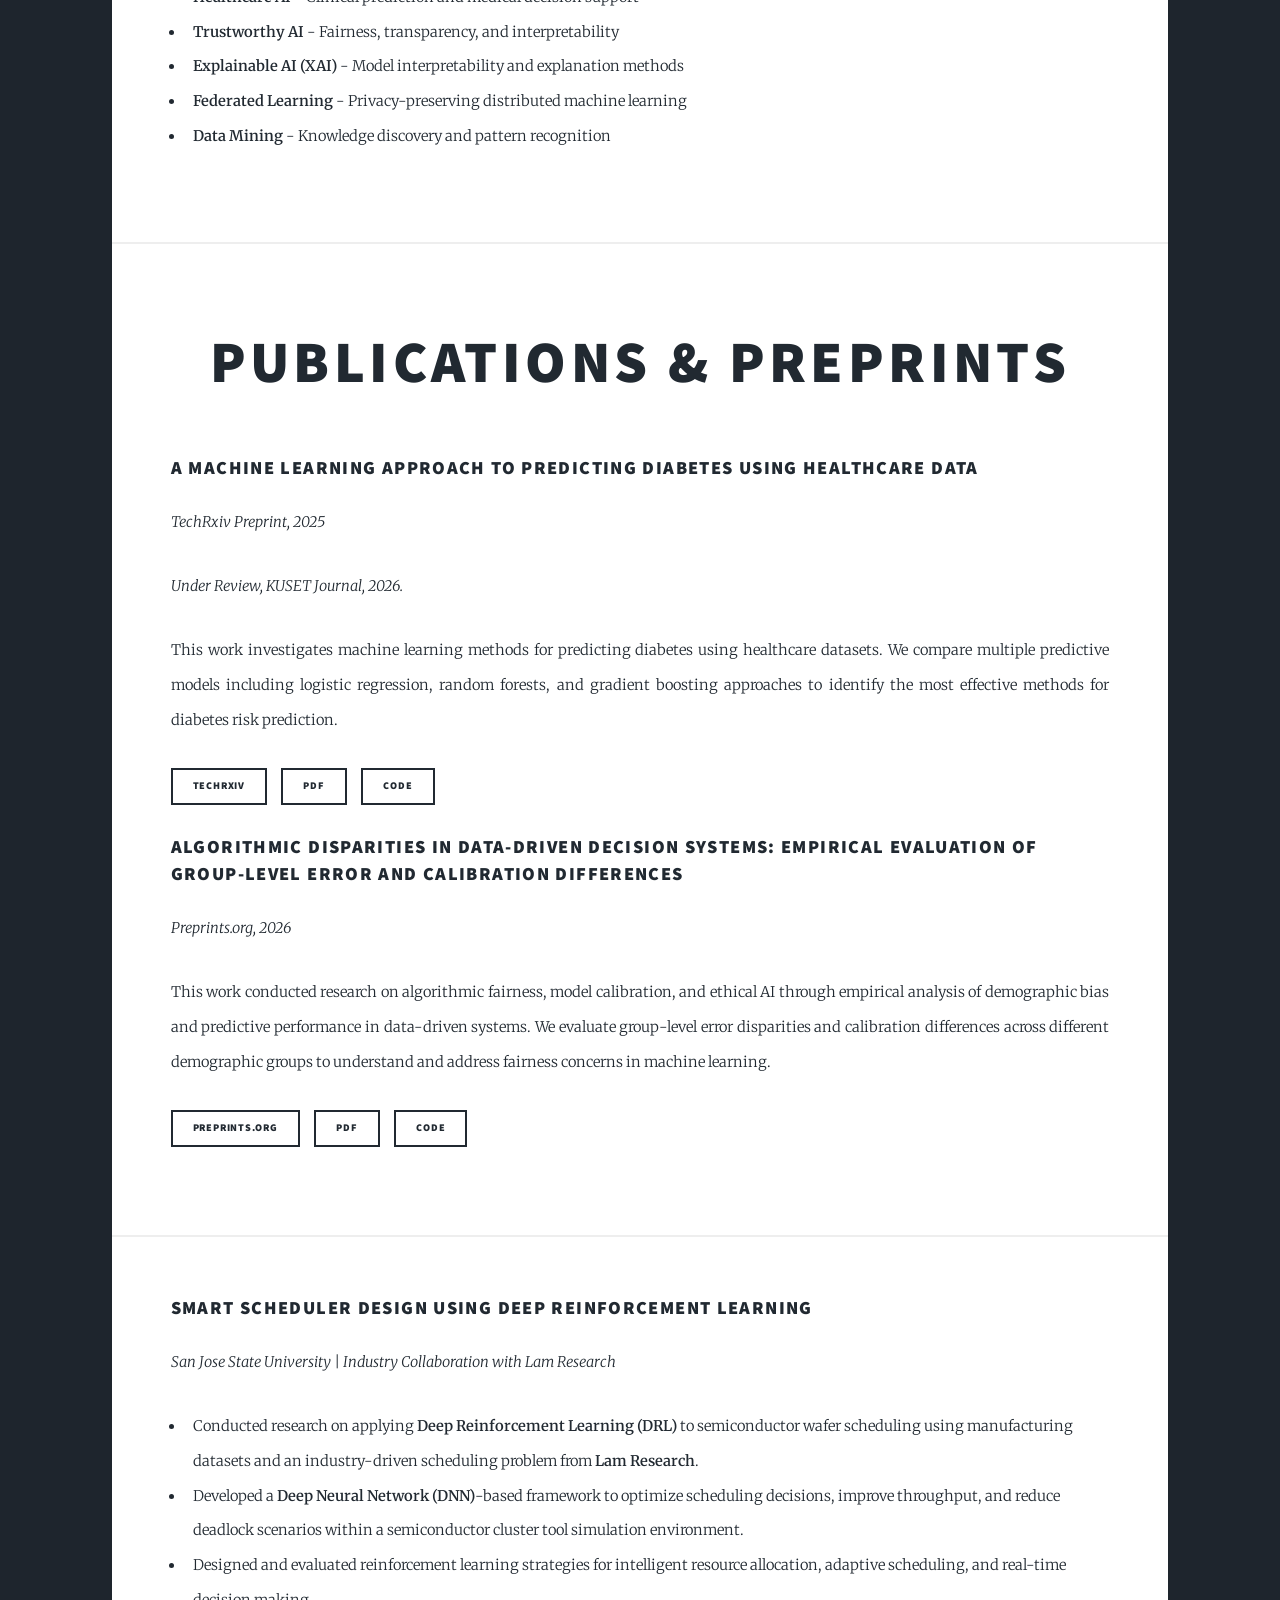
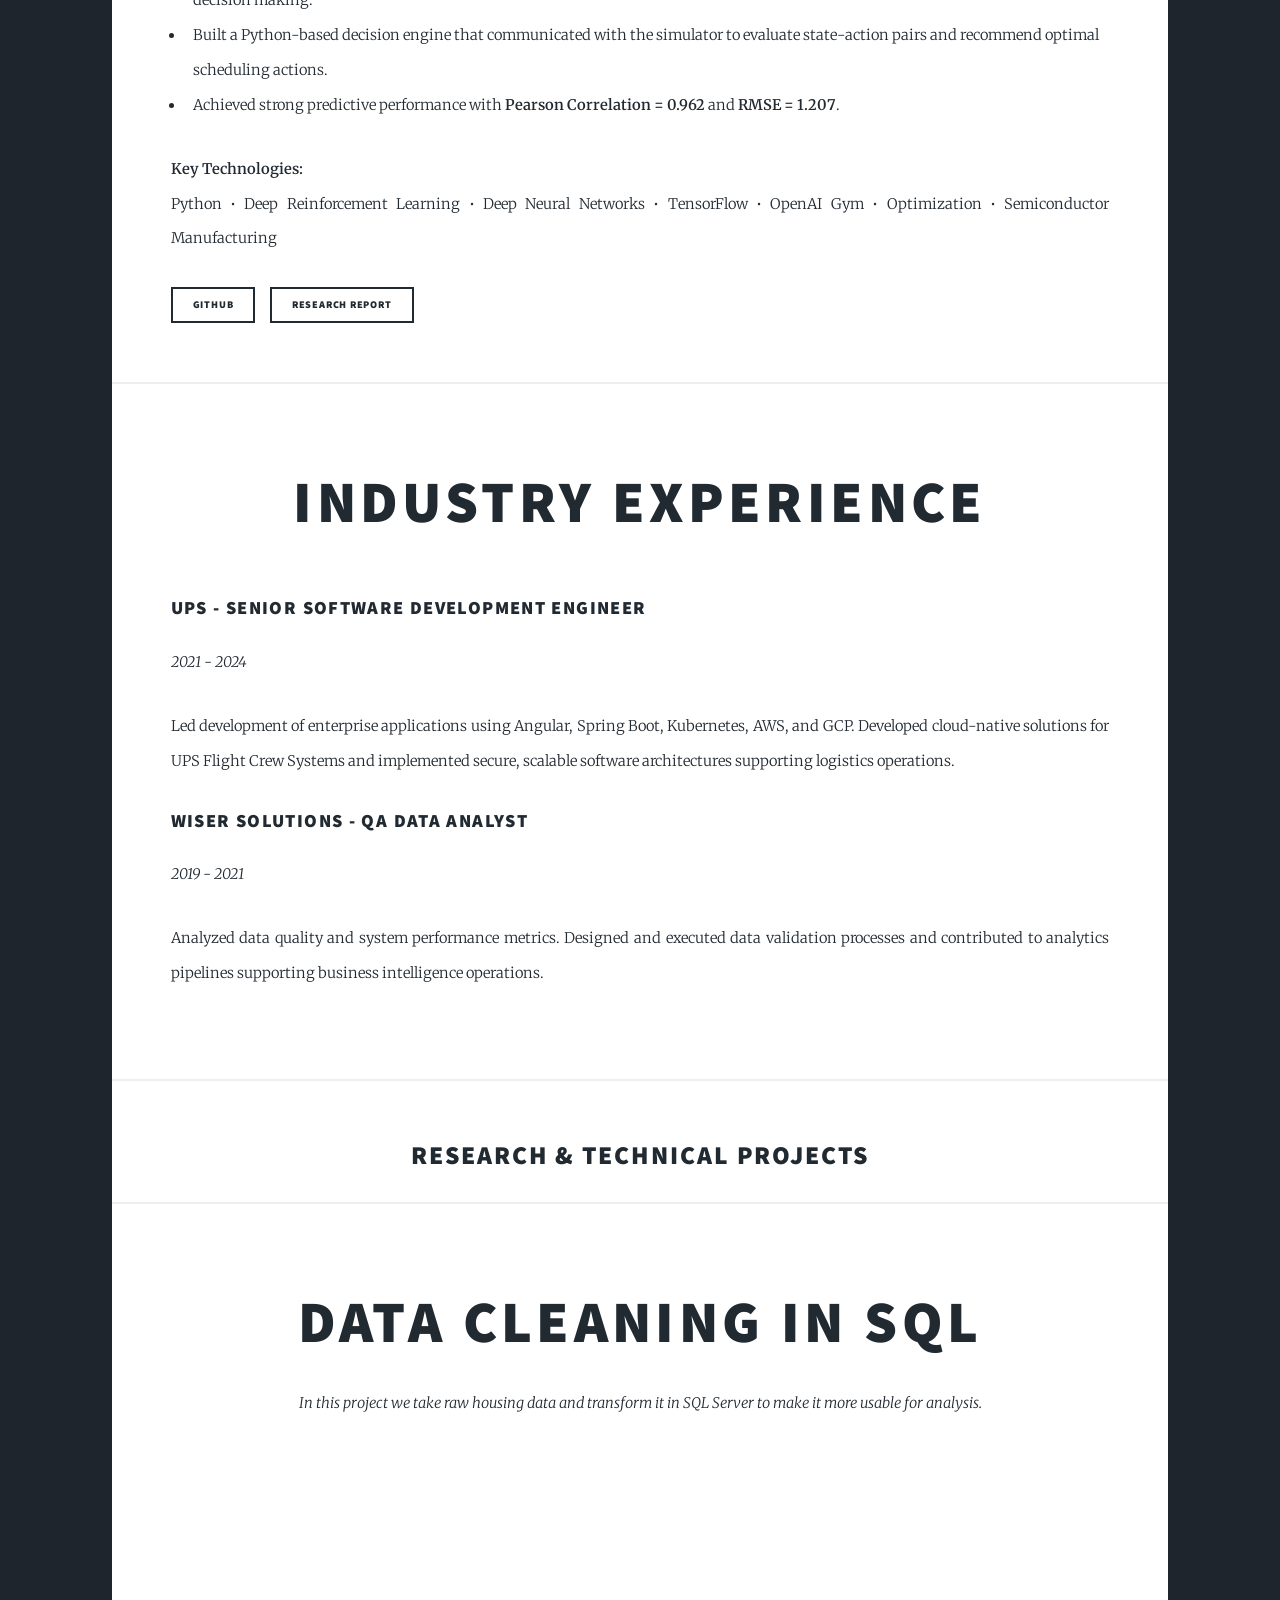
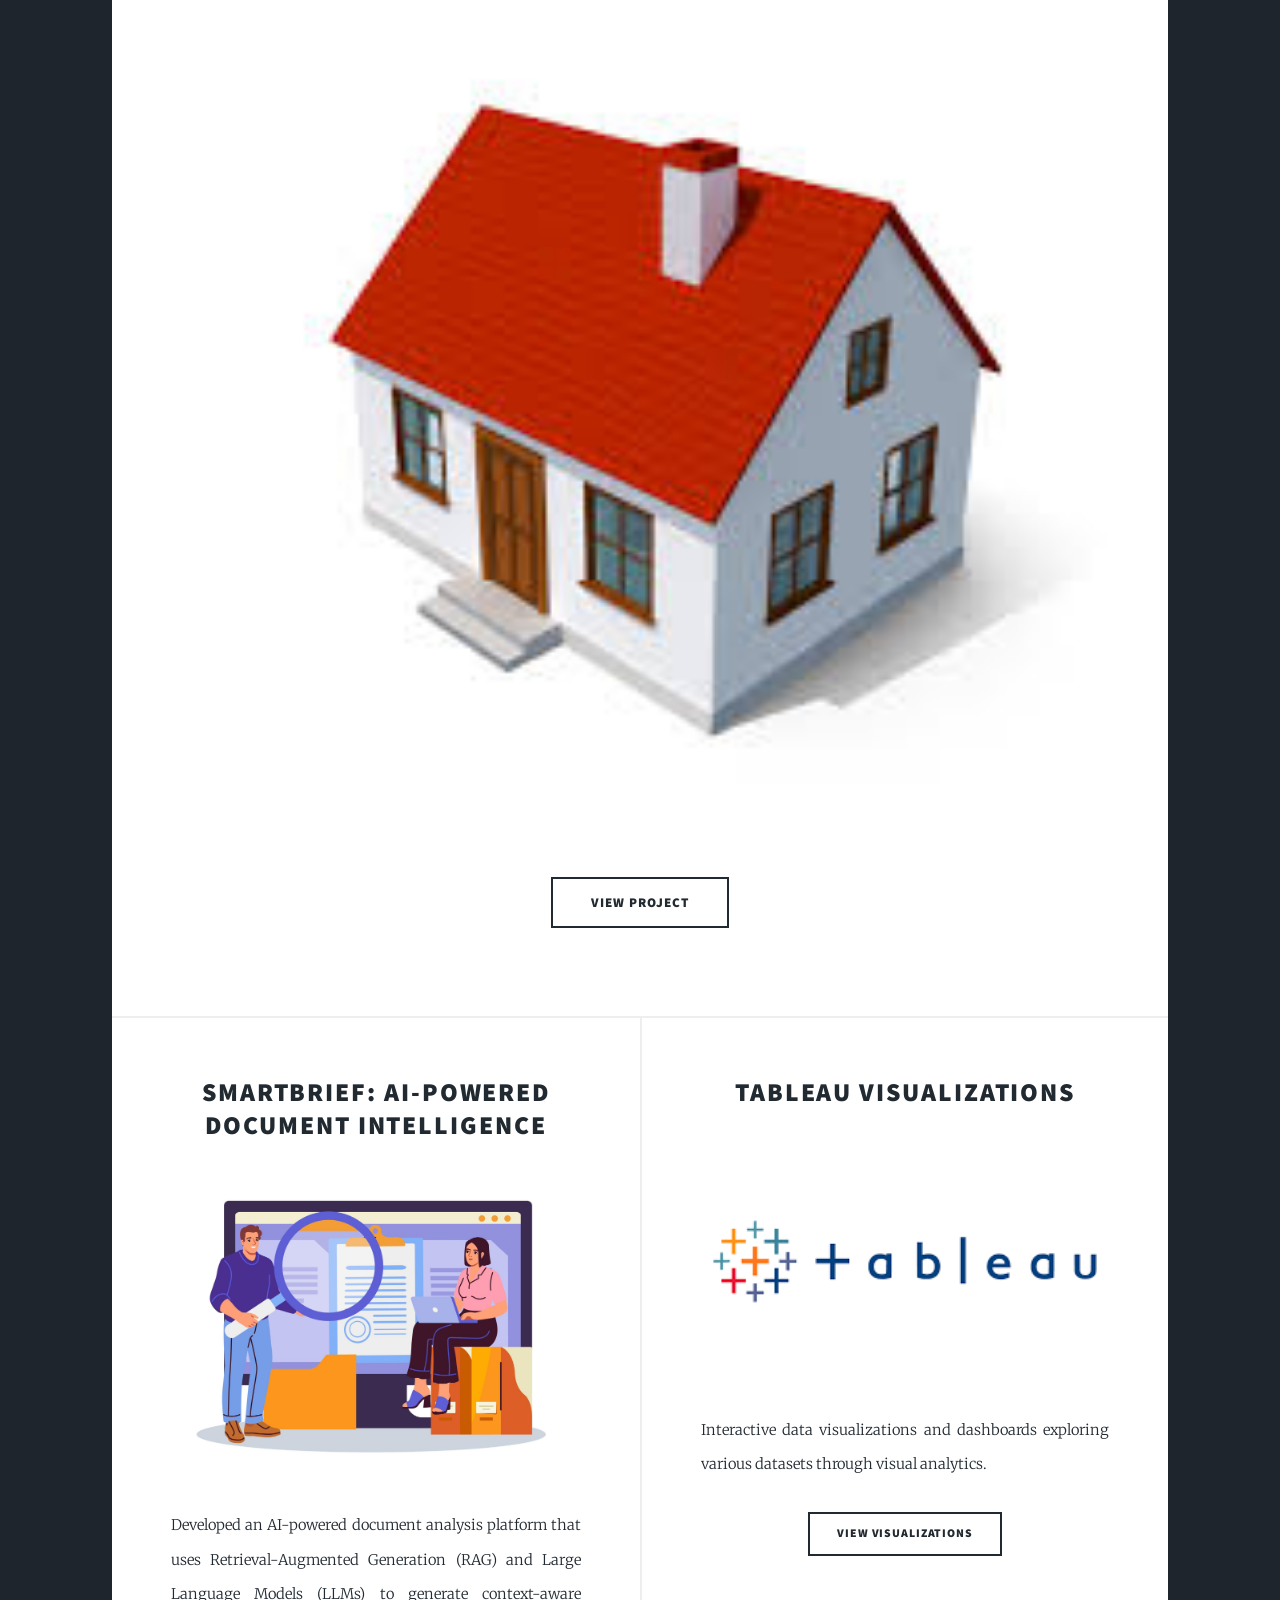
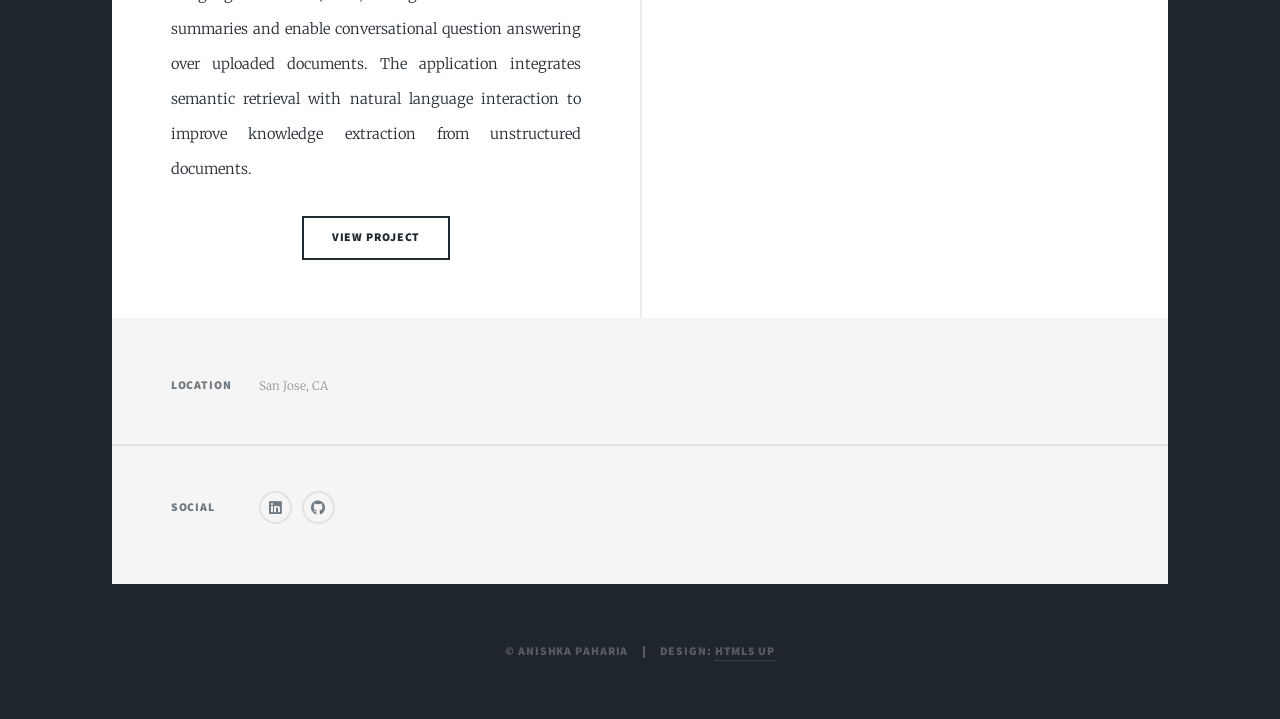
==== commit 841d72cb: "Update index.html" ====
--- a/index.html
+++ b/index.html
@@ -177,33 +177,72 @@
 						</section>
 
 						<!-- Research Experience -->
-						<section id="research-exp" class="post">
-							<header class="major">
-								<h2>Research Experience</h2>
-							</header>
-
-							<article>
-								<h3>Smart Scheduler Design Using Deep Reinforcement Learning</h3>
-								<p><em>San Jose State University</em></p>
-								<ul>
-									<li>Worked with semiconductor wafer manufacturing datasets from Lam Research.</li>
-									<li>Developed a Deep Neural Network to optimize scheduling decisions and improve throughput.</li>
-									<li>Implemented reinforcement learning strategies to avoid deadlock conditions and maximize processing efficiency.</li>
-									<li>Achieved strong predictive performance with Pearson Correlation = 0.962 and RMSE = 1.207.</li>
-								</ul>
-								<p>
-									<strong>Key Technologies:</strong> Deep Reinforcement Learning, Deep Neural Networks, throughput optimization, semiconductor manufacturing data analysis
-								</p>
-							</article>
-
-							<article>
-								<h3>Graduate Scholar</h3>
-								<p><em>University of California, Merced (2020–2021)</em></p>
-								<p>
-									Contributed to research projects focused on data science, documented research findings, collaborated on publications, and communicated results to academic and industry audiences.
-								</p>
-							</article>
-						</section>
+						
+<article>
+
+    <h3>Smart Scheduler Design Using Deep Reinforcement Learning</h3>
+
+    <p>
+        <em>San Jose State University | Industry Collaboration with Lam Research</em>
+    </p>
+
+    <ul>
+
+        <li>
+            Conducted research on applying <strong>Deep Reinforcement Learning (DRL)</strong>
+            to semiconductor wafer scheduling using manufacturing datasets and an
+            industry-driven scheduling problem from <strong>Lam Research</strong>.
+        </li>
+
+        <li>
+            Developed a <strong>Deep Neural Network (DNN)</strong>-based framework to
+            optimize scheduling decisions, improve throughput, and reduce deadlock scenarios
+            within a semiconductor cluster tool simulation environment.
+        </li>
+
+        <li>
+            Designed and evaluated reinforcement learning strategies for intelligent
+            resource allocation, adaptive scheduling, and real-time decision making.
+        </li>
+
+        <li>
+            Built a Python-based decision engine that communicated with the simulator
+            to evaluate state-action pairs and recommend optimal scheduling actions.
+        </li>
+
+        <li>
+            Achieved strong predictive performance with
+            <strong>Pearson Correlation = 0.962</strong> and
+            <strong>RMSE = 1.207</strong>.
+        </li>
+
+    </ul>
+
+    <p>
+        <strong>Key Technologies:</strong><br>
+        Python • Deep Reinforcement Learning • Deep Neural Networks • TensorFlow • OpenAI Gym • Optimization • Semiconductor Manufacturing
+    </p>
+
+    <ul class="actions">
+
+        <li>
+            <a href="https://github.com/anishkapaharia/DeepRL-Semiconductor-Scheduler"
+               class="button small">
+                GitHub
+            </a>
+        </li>
+
+        <li>
+            <a href="papers/DeepRL_Scheduler.pdf"
+               class="button small">
+                Research Report
+            </a>
+        </li>
+
+    </ul>
+
+</article>
+
 
 						<!-- Industry Experience -->
 						<section id="industry-exp" class="post">
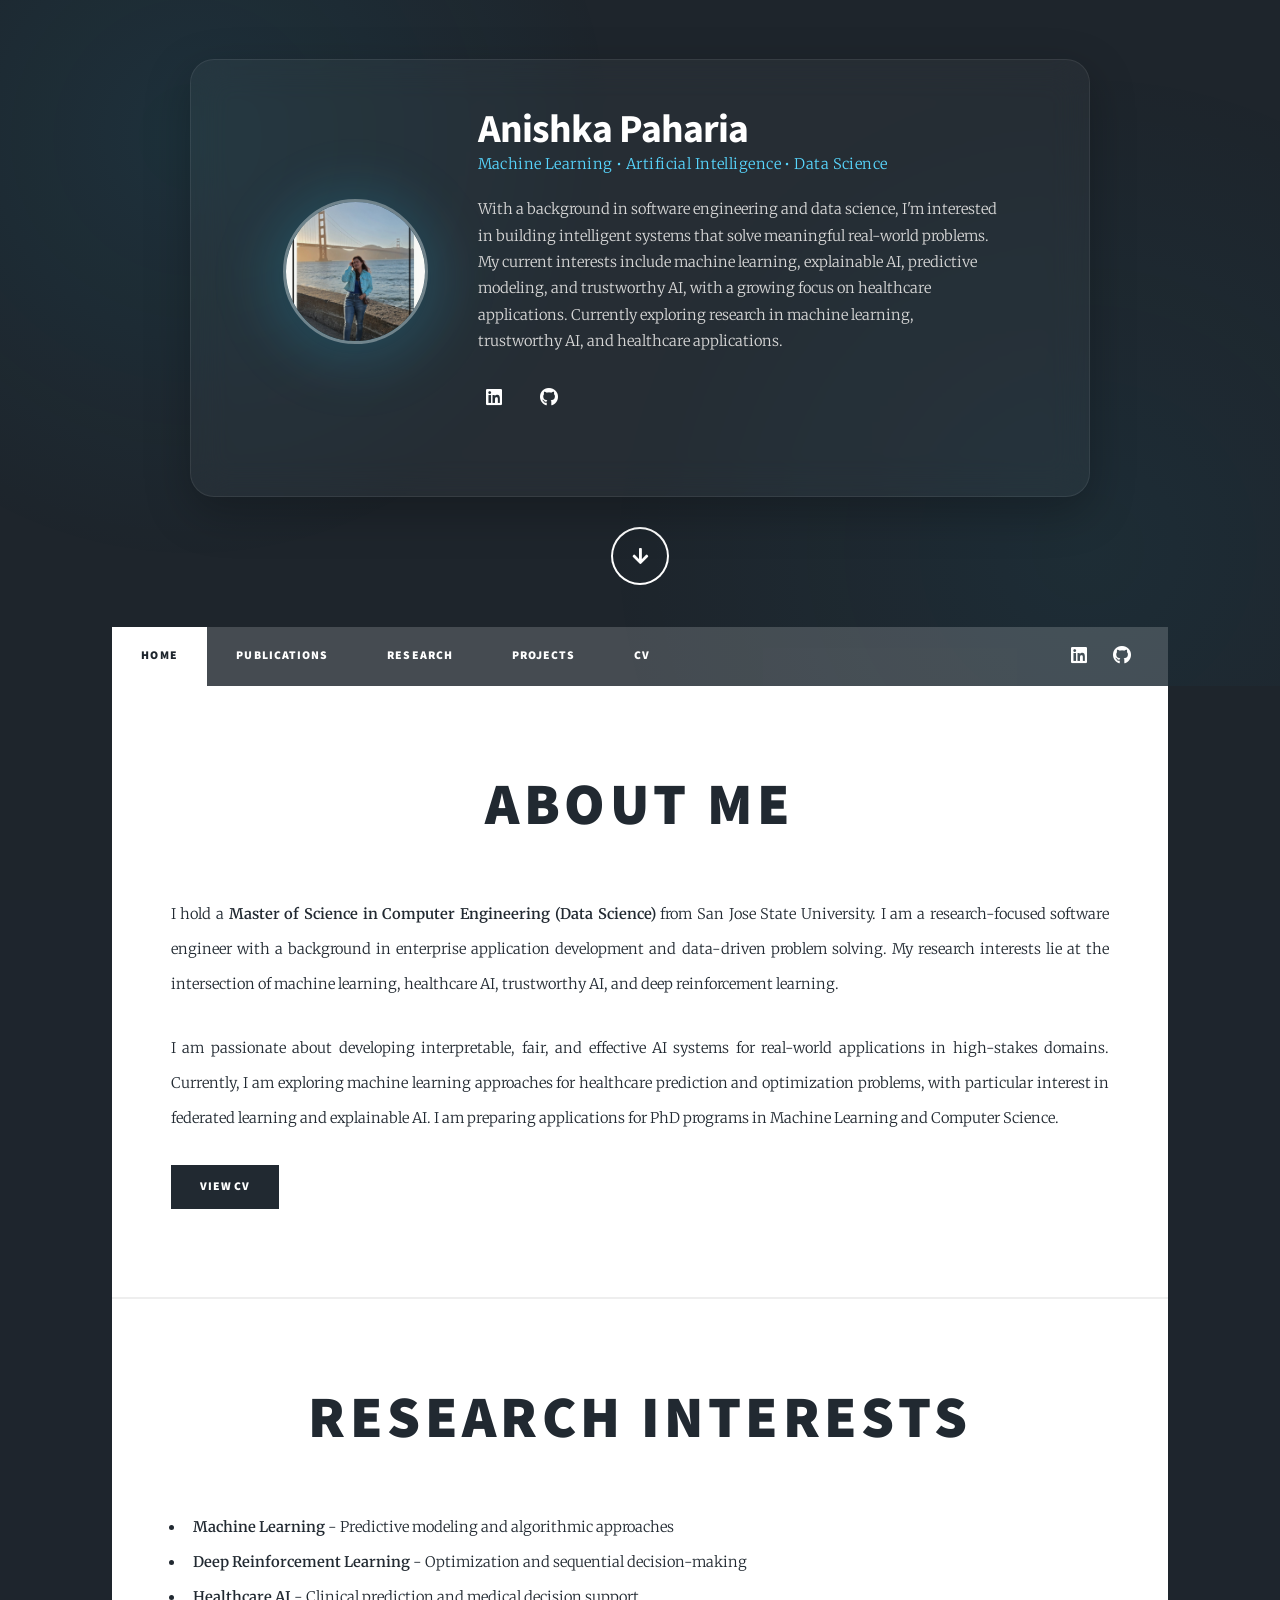
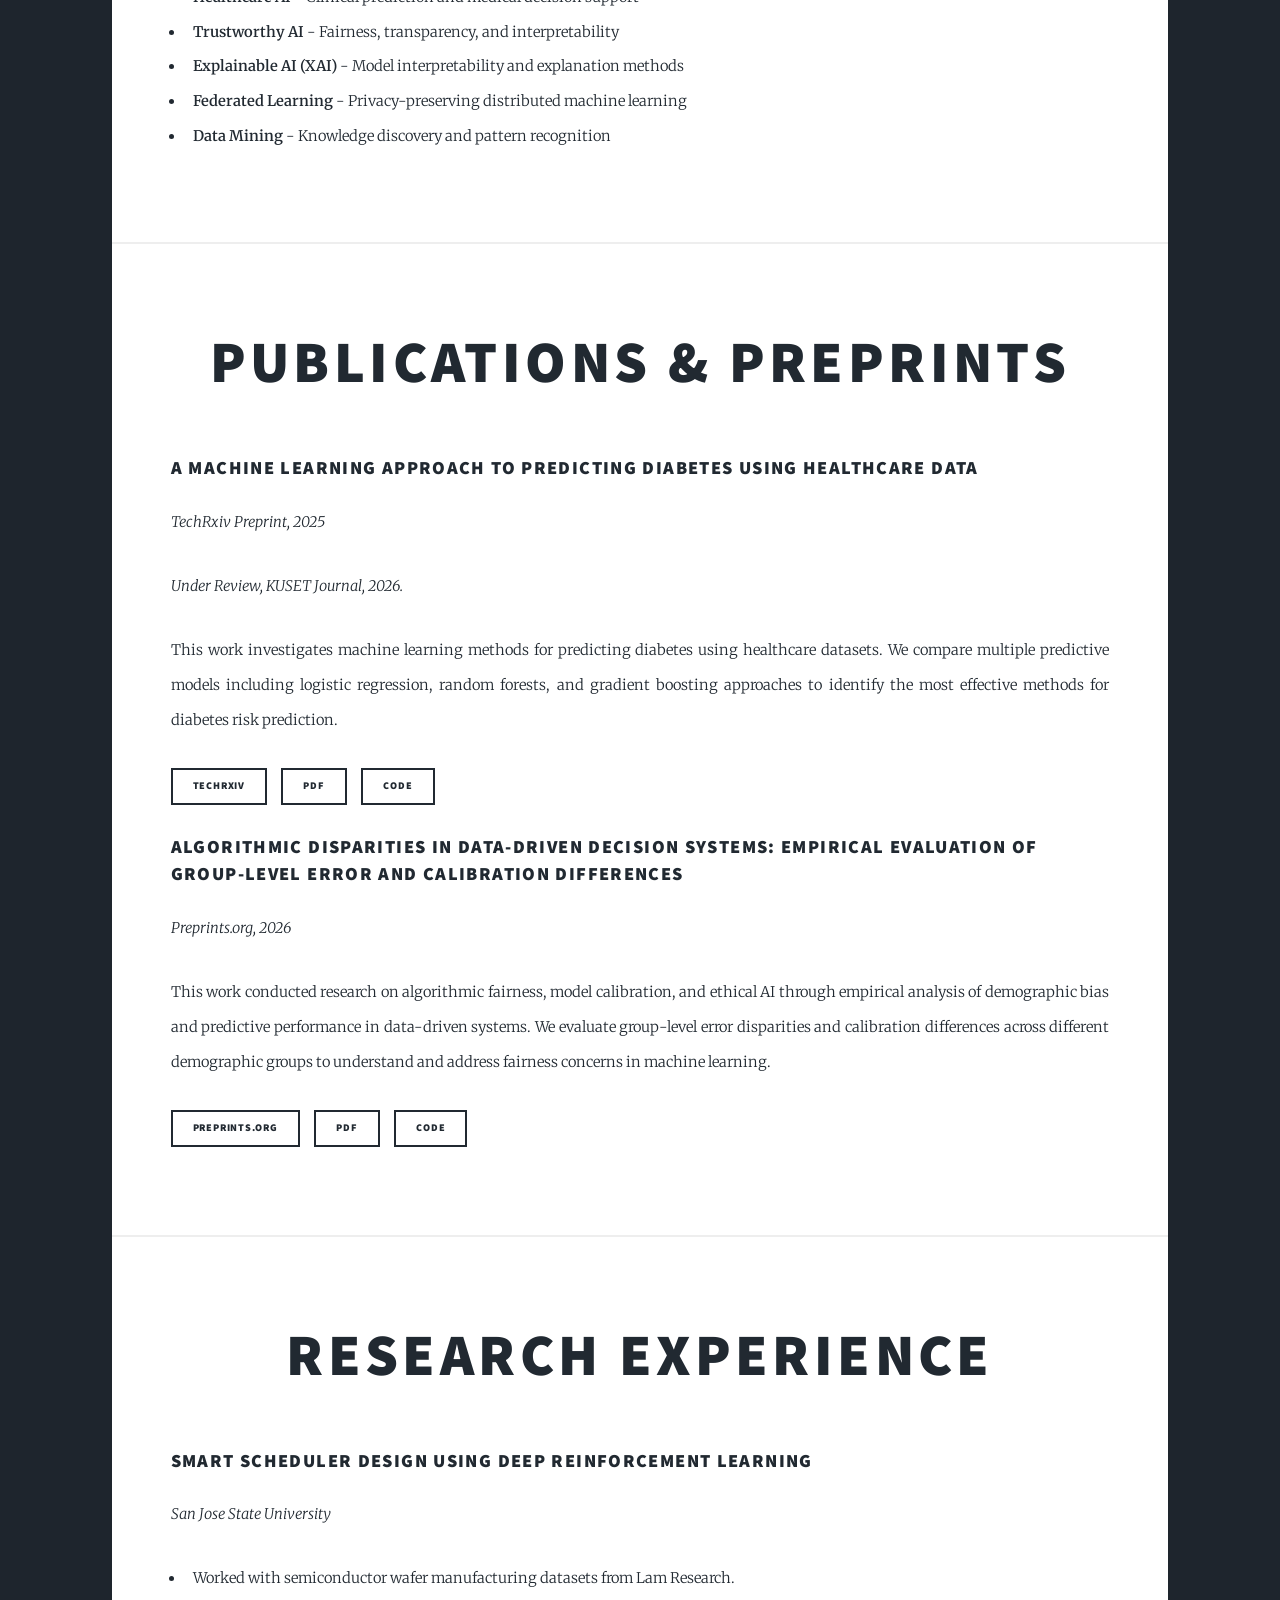
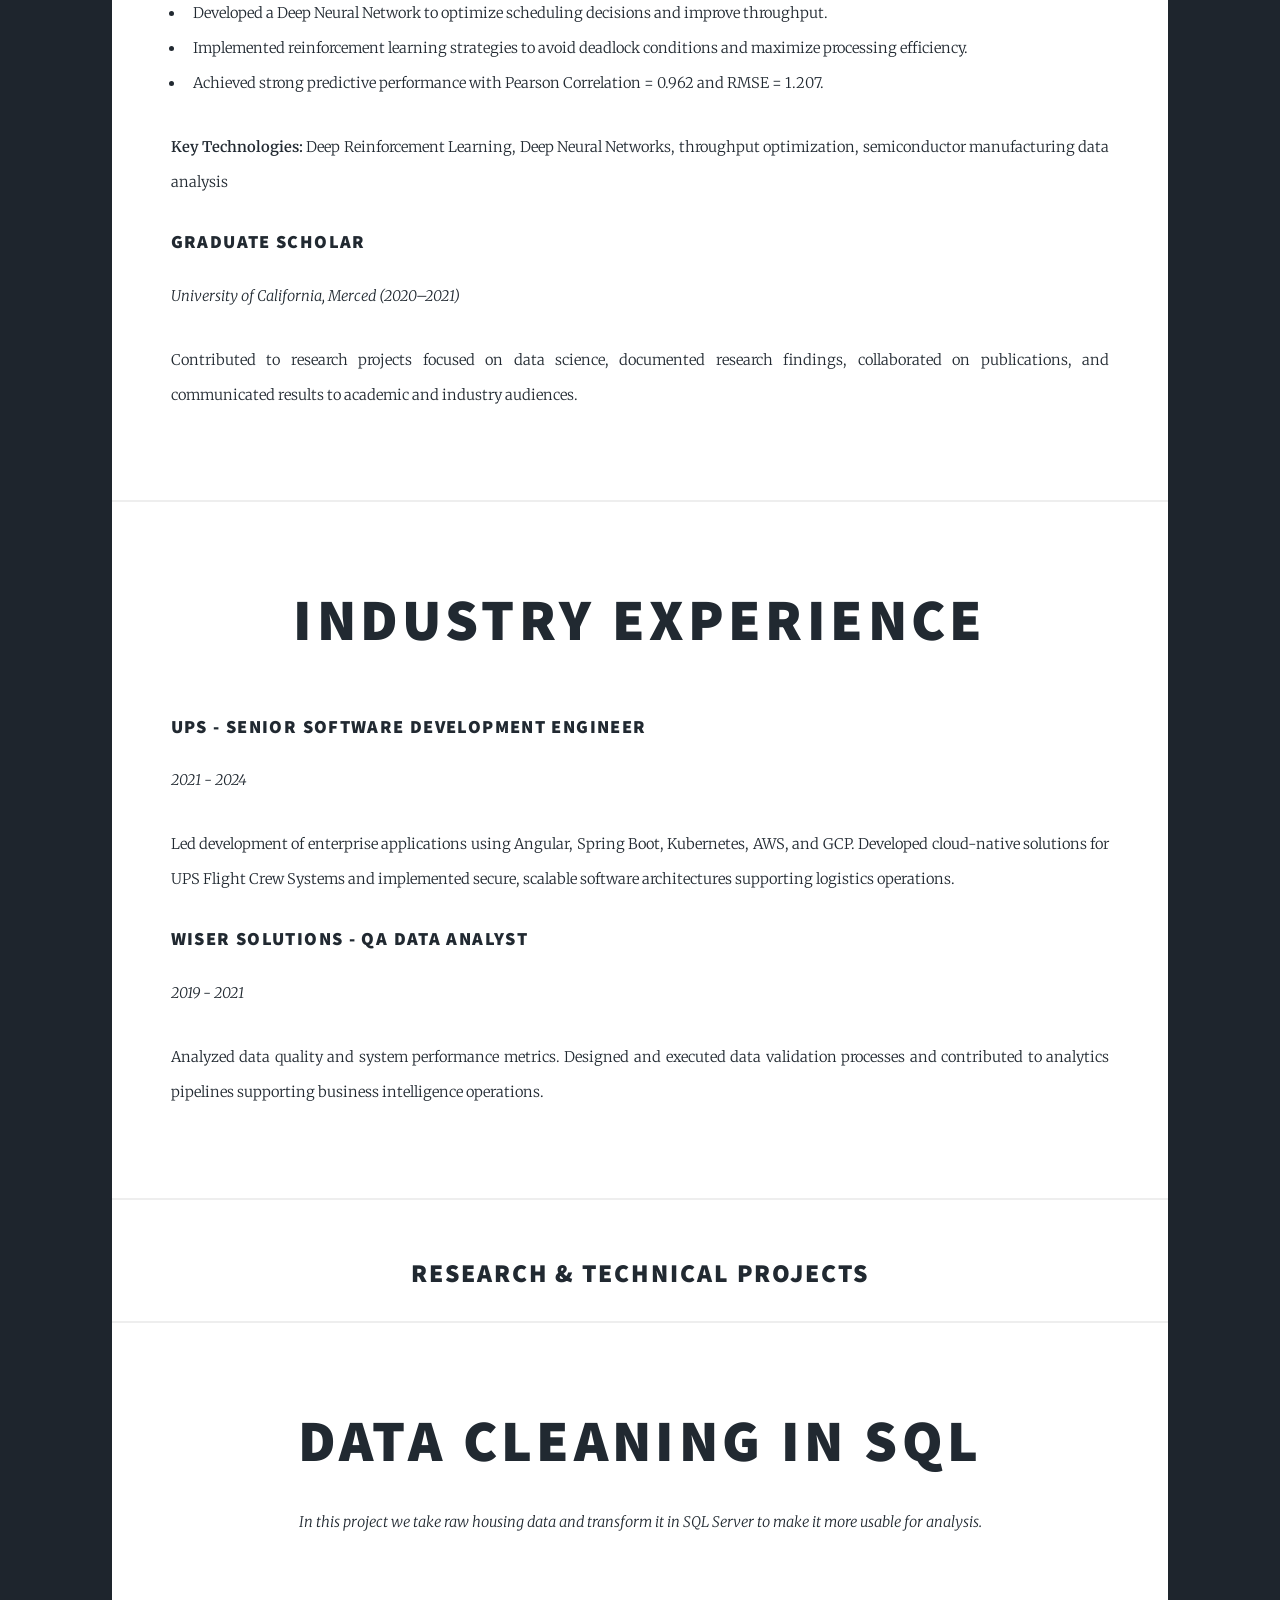
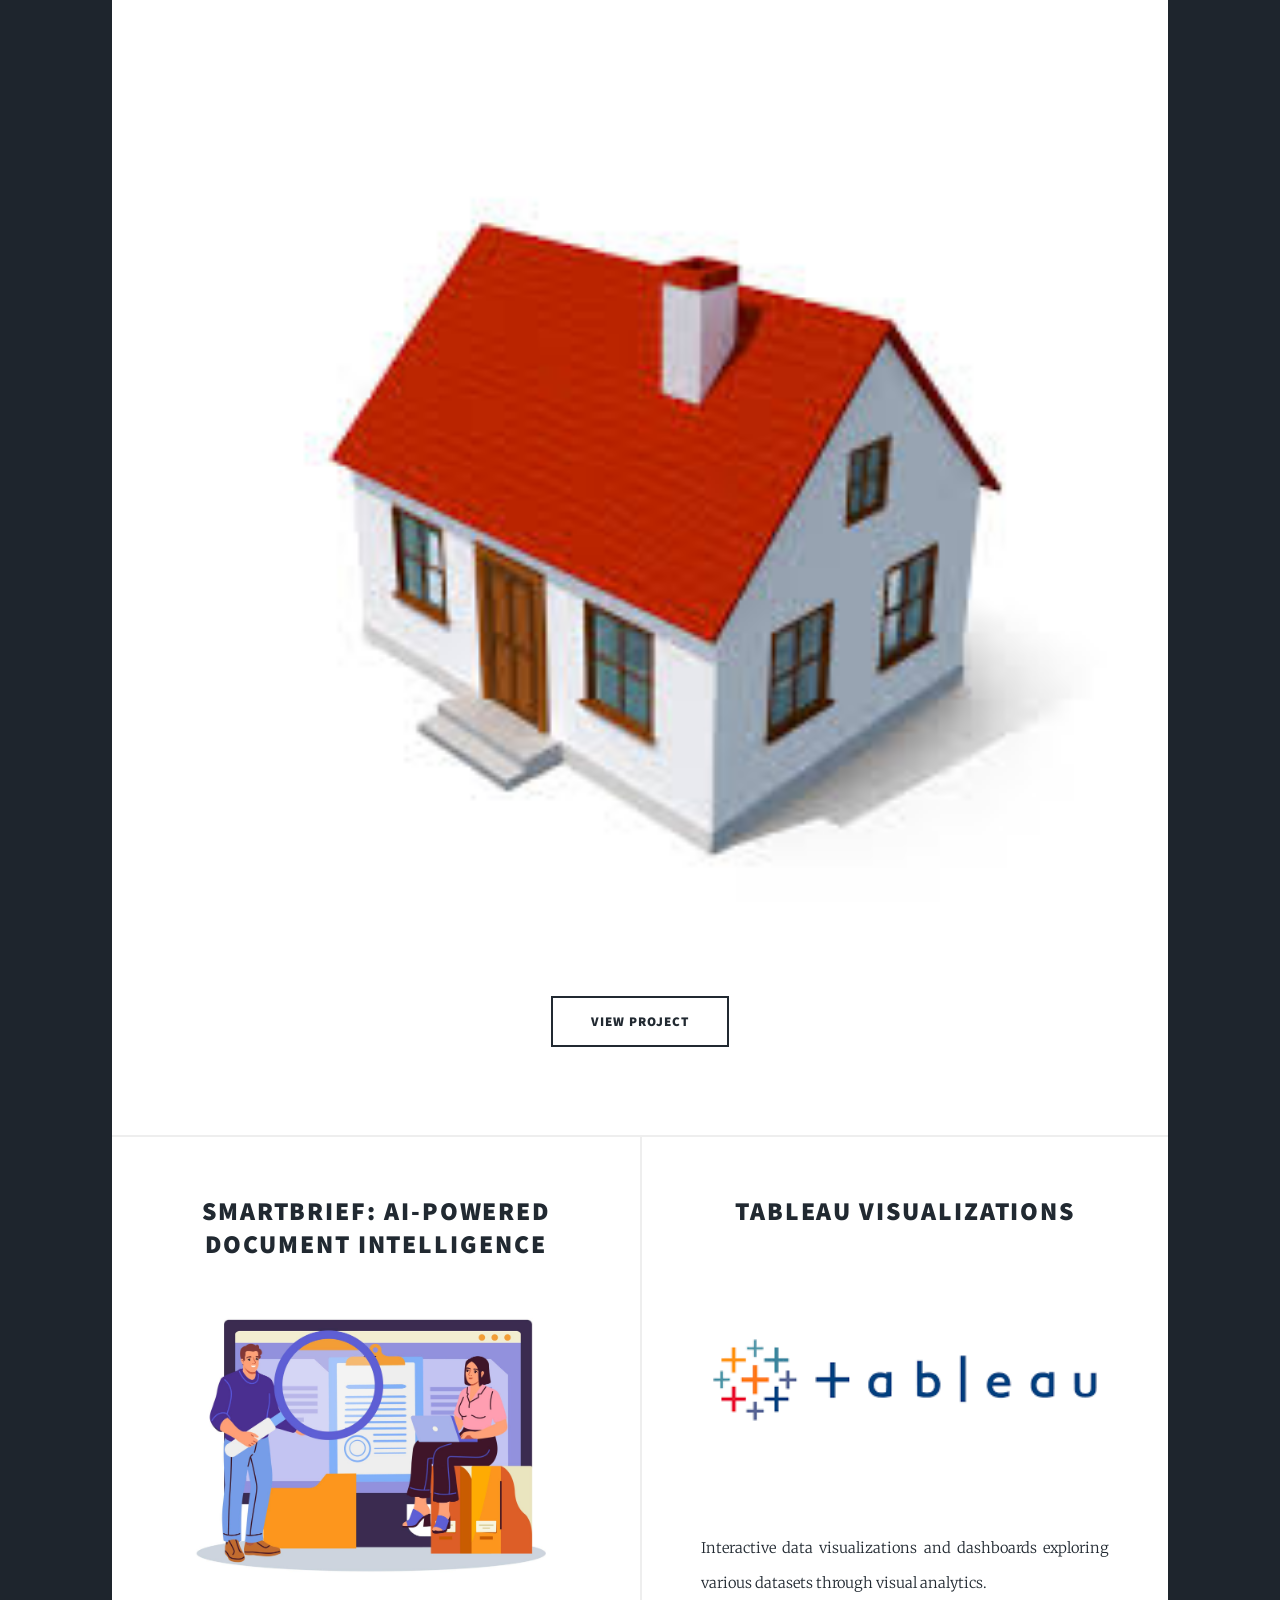
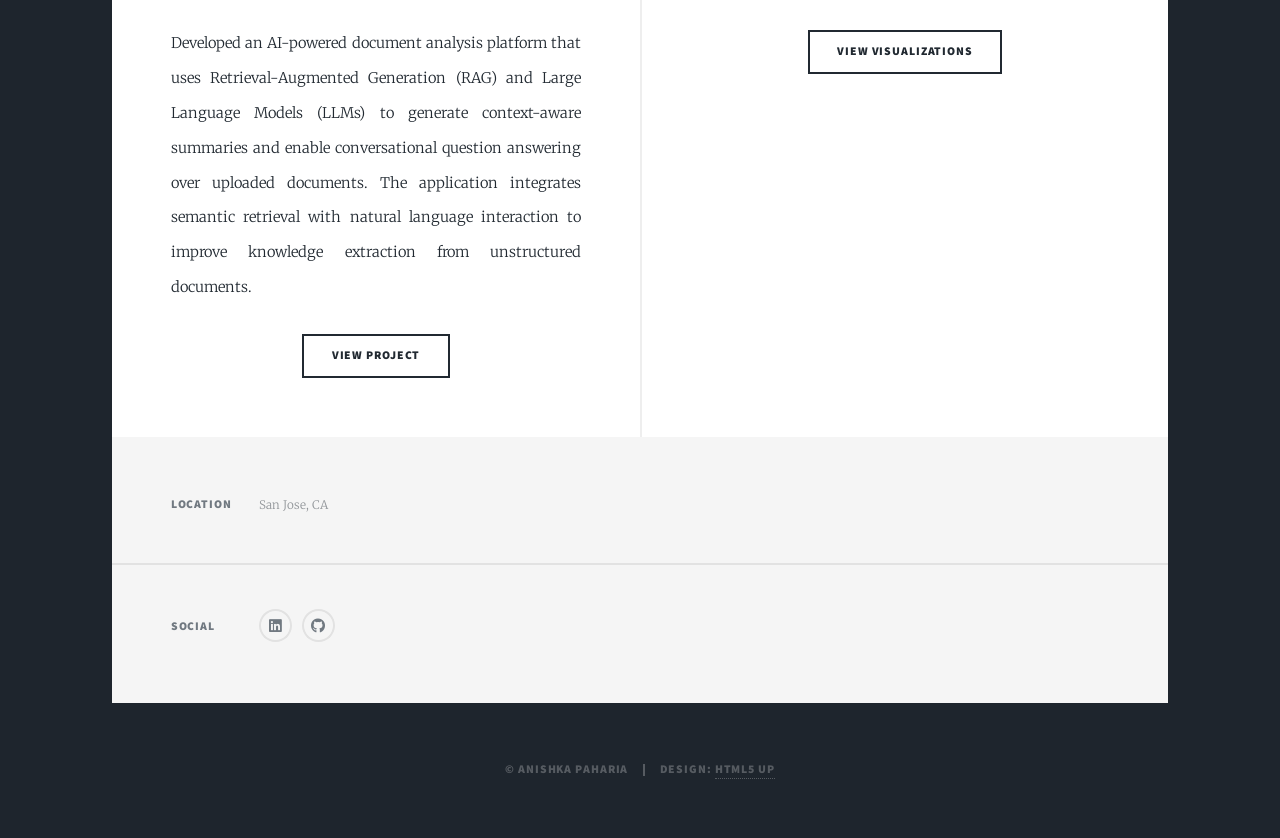
==== commit 5d7b3cfc: "Update index.html" ====
--- a/index.html
+++ b/index.html
@@ -178,73 +178,40 @@
 
 						<!-- Research Experience -->
 						
+<section id="research-exp" class="post">
+							<header class="major">
+								<h2>Research Experience</h2>
+							</header>
+						
 <article>
 
-    <h3>Smart Scheduler Design Using Deep Reinforcement Learning</h3>
-
-    <p>
-        <em>San Jose State University | Industry Collaboration with Lam Research</em>
-    </p>
-
-    <ul>
-
-        <li>
-            Conducted research on applying <strong>Deep Reinforcement Learning (DRL)</strong>
-            to semiconductor wafer scheduling using manufacturing datasets and an
-            industry-driven scheduling problem from <strong>Lam Research</strong>.
-        </li>
-
-        <li>
-            Developed a <strong>Deep Neural Network (DNN)</strong>-based framework to
-            optimize scheduling decisions, improve throughput, and reduce deadlock scenarios
-            within a semiconductor cluster tool simulation environment.
-        </li>
-
-        <li>
-            Designed and evaluated reinforcement learning strategies for intelligent
-            resource allocation, adaptive scheduling, and real-time decision making.
-        </li>
-
-        <li>
-            Built a Python-based decision engine that communicated with the simulator
-            to evaluate state-action pairs and recommend optimal scheduling actions.
-        </li>
-
-        <li>
-            Achieved strong predictive performance with
-            <strong>Pearson Correlation = 0.962</strong> and
-            <strong>RMSE = 1.207</strong>.
-        </li>
-
-    </ul>
-
-    <p>
-        <strong>Key Technologies:</strong><br>
-        Python • Deep Reinforcement Learning • Deep Neural Networks • TensorFlow • OpenAI Gym • Optimization • Semiconductor Manufacturing
-    </p>
-
-    <ul class="actions">
-
-        <li>
-            <a href="https://github.com/anishkapaharia/DeepRL-Semiconductor-Scheduler"
-               class="button small">
-                GitHub
-            </a>
-        </li>
-
-        <li>
-            <a href="papers/DeepRL_Scheduler.pdf"
-               class="button small">
-                Research Report
-            </a>
-        </li>
-
-    </ul>
-
-</article>
-
-
-						<!-- Industry Experience -->
+							<article>
+								<h3>Smart Scheduler Design Using Deep Reinforcement Learning</h3>
+								<p><em>San Jose State University</em></p>
+								<ul>
+									<li>Worked with semiconductor wafer manufacturing datasets from Lam Research.</li>
+									<li>Developed a Deep Neural Network to optimize scheduling decisions and improve throughput.</li>
+									<li>Implemented reinforcement learning strategies to avoid deadlock conditions and maximize processing efficiency.</li>
+									<li>Achieved strong predictive performance with Pearson Correlation = 0.962 and RMSE = 1.207.</li>
+								</ul>
+								<p>
+									<strong>Key Technologies:</strong> Deep Reinforcement Learning, Deep Neural Networks, throughput optimization, semiconductor manufacturing data analysis
+								</p>
+							</article>
+	
+	<article>
+								<h3>Graduate Scholar</h3>
+								<p><em>University of California, Merced (2020–2021)</em></p>
+								<p>
+									Contributed to research projects focused on data science, documented research findings, collaborated on publications, and communicated results to academic and industry audiences.
+								</p>
+							</article>
+						</section>
+	
+	
+	
+	
+	<!-- Industry Experience -->
 						<section id="industry-exp" class="post">
 							<header class="major">
 								<h2>Industry Experience</h2>
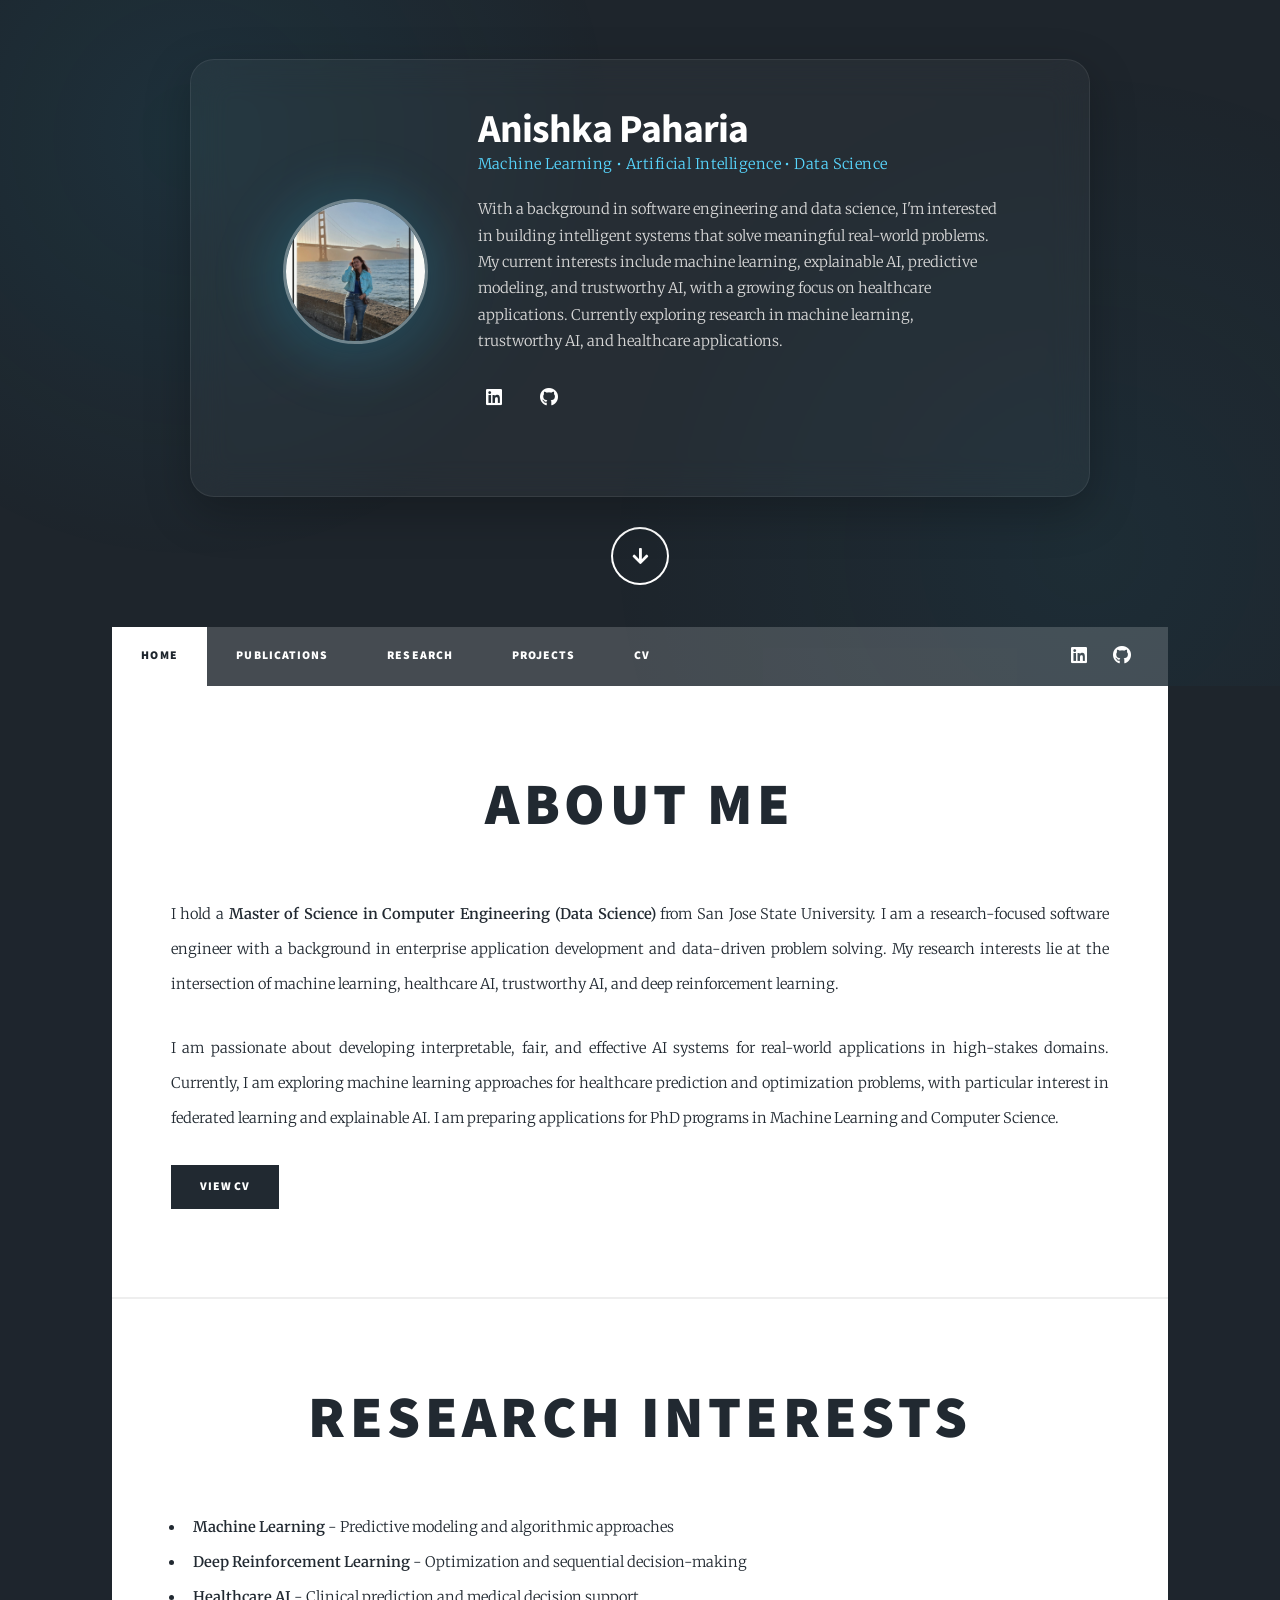
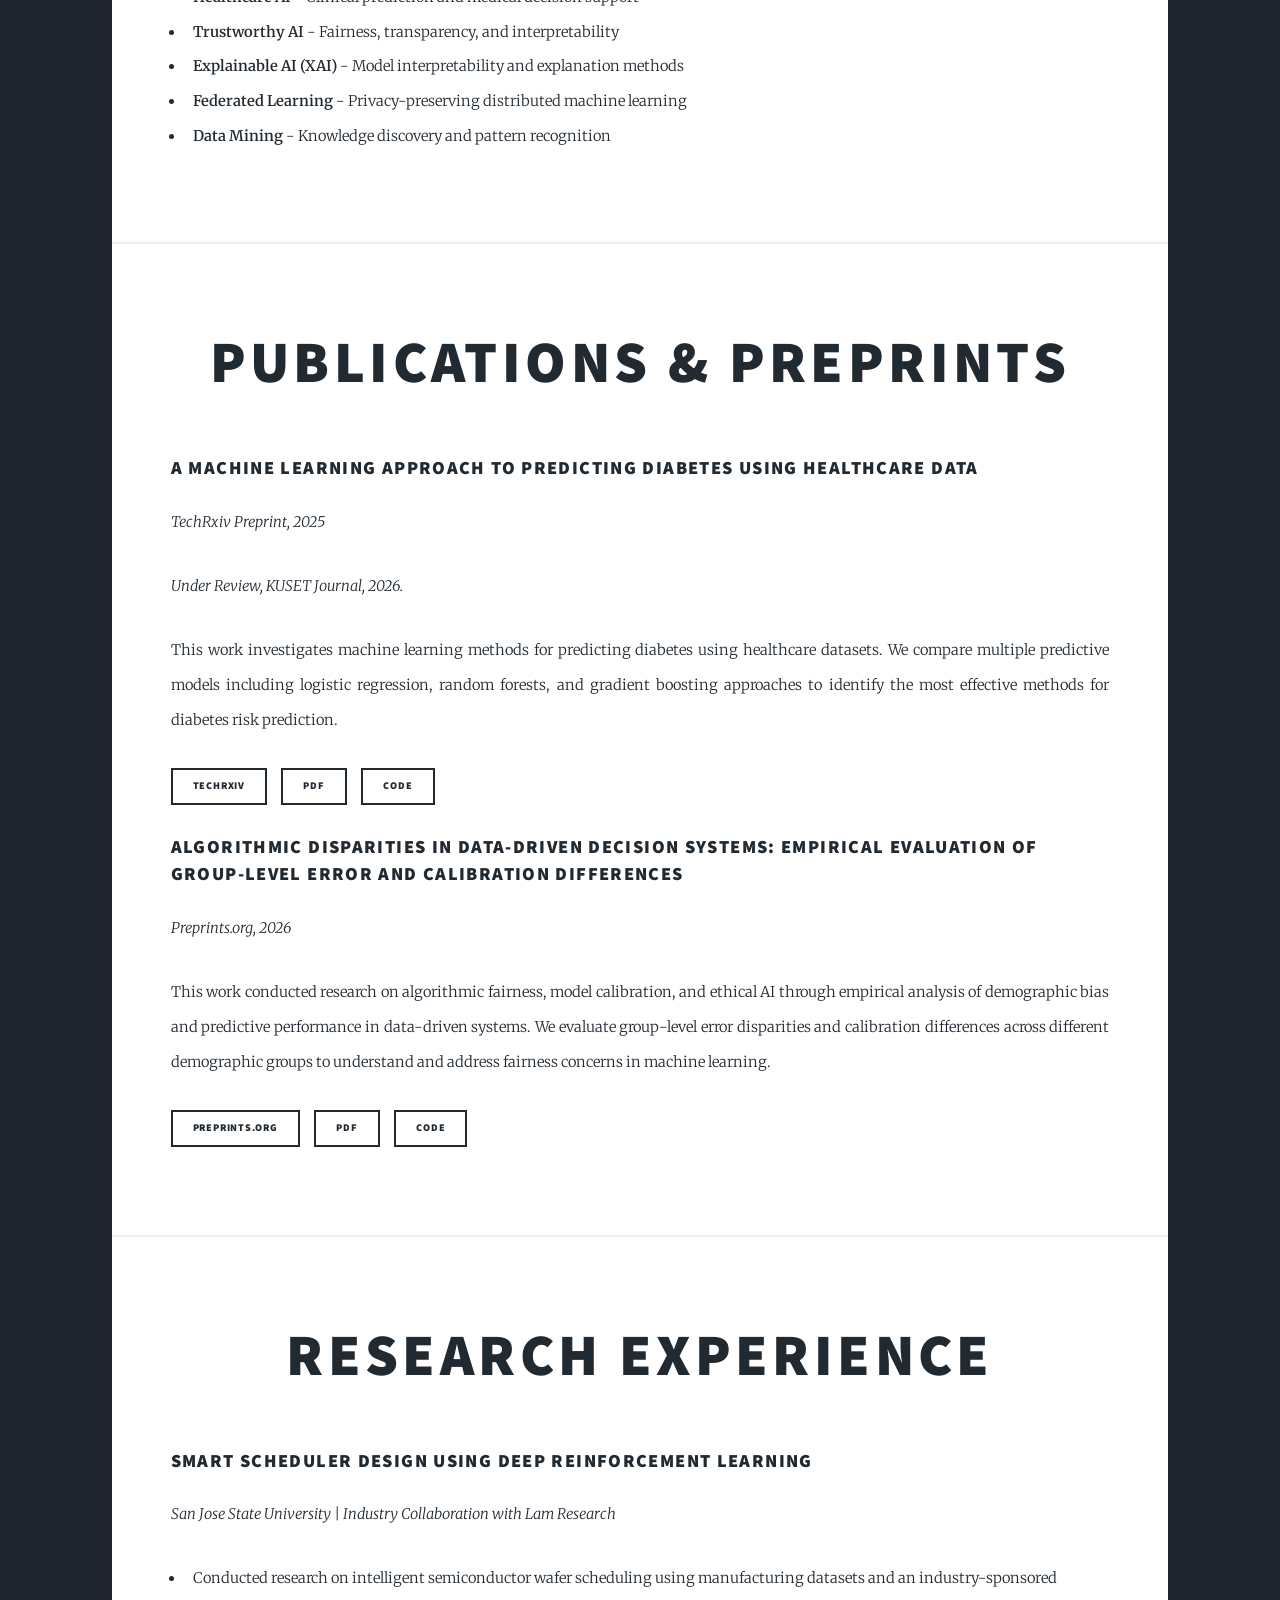
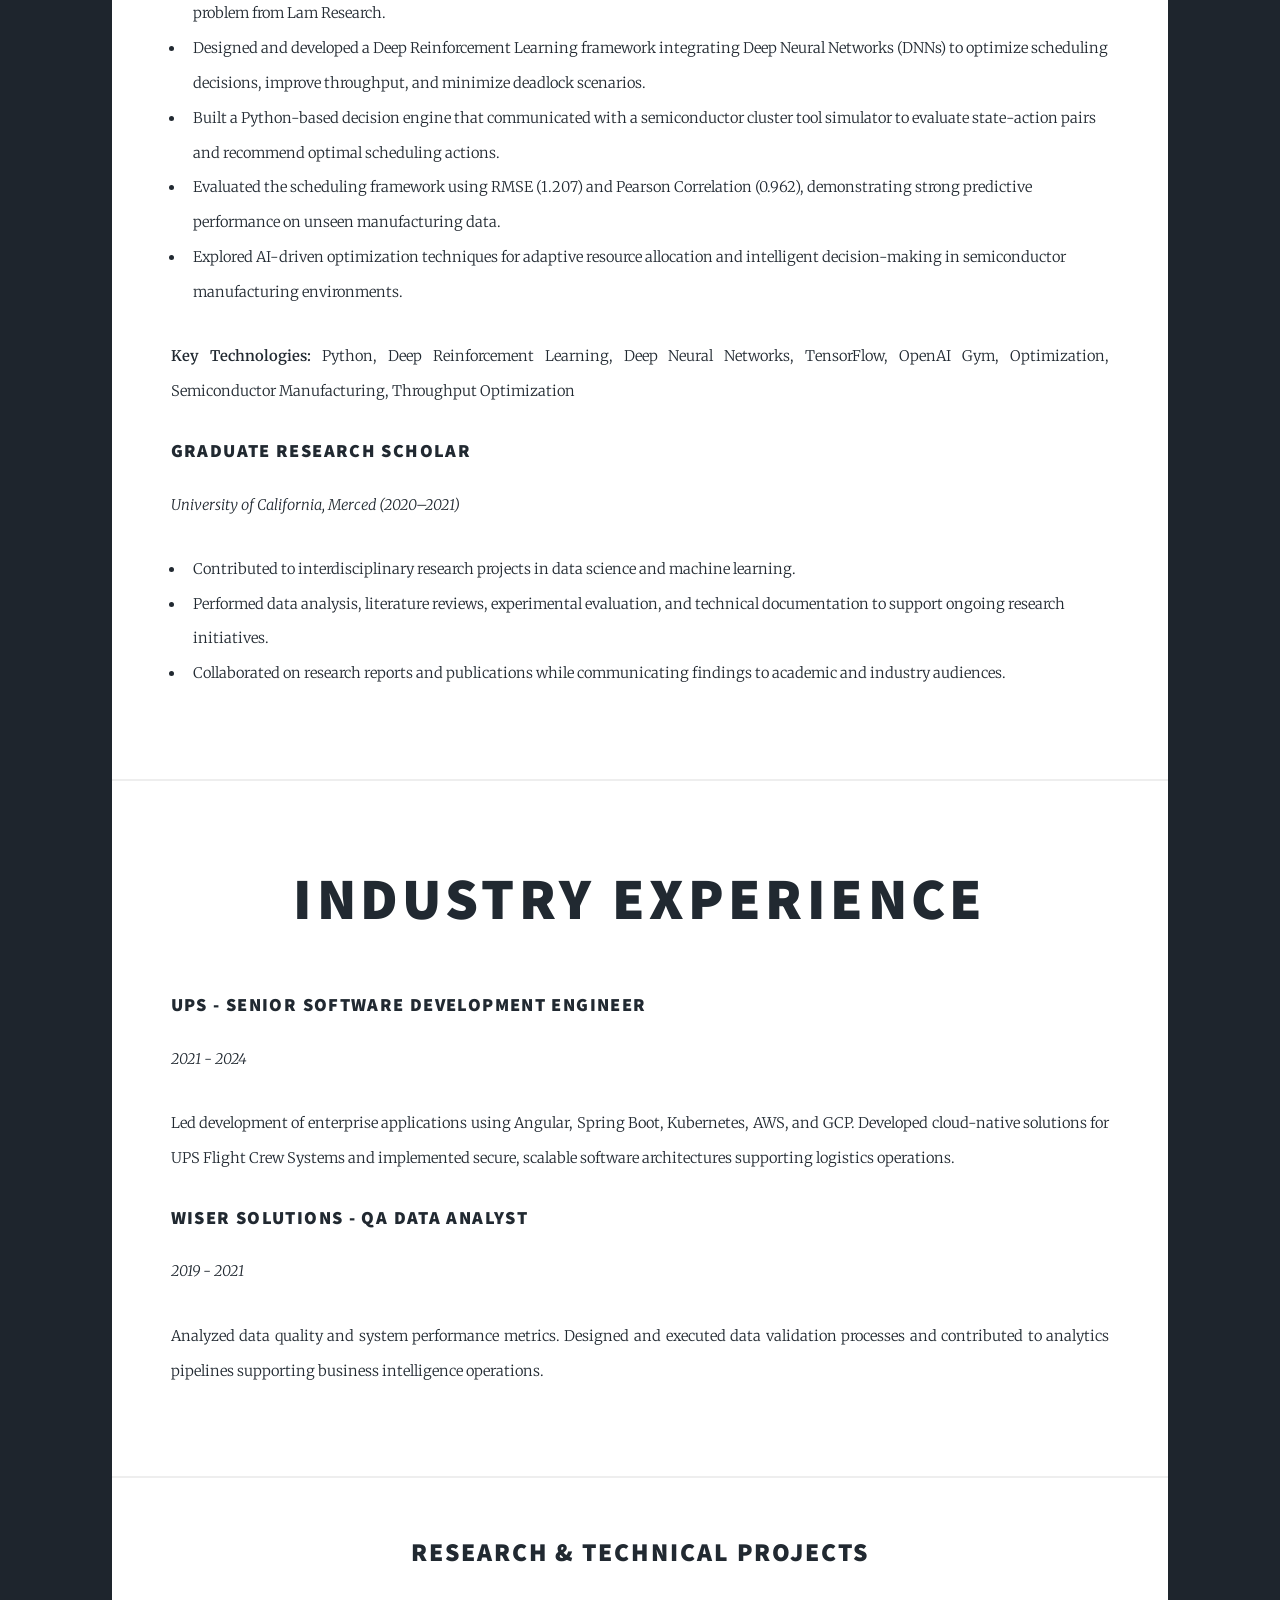
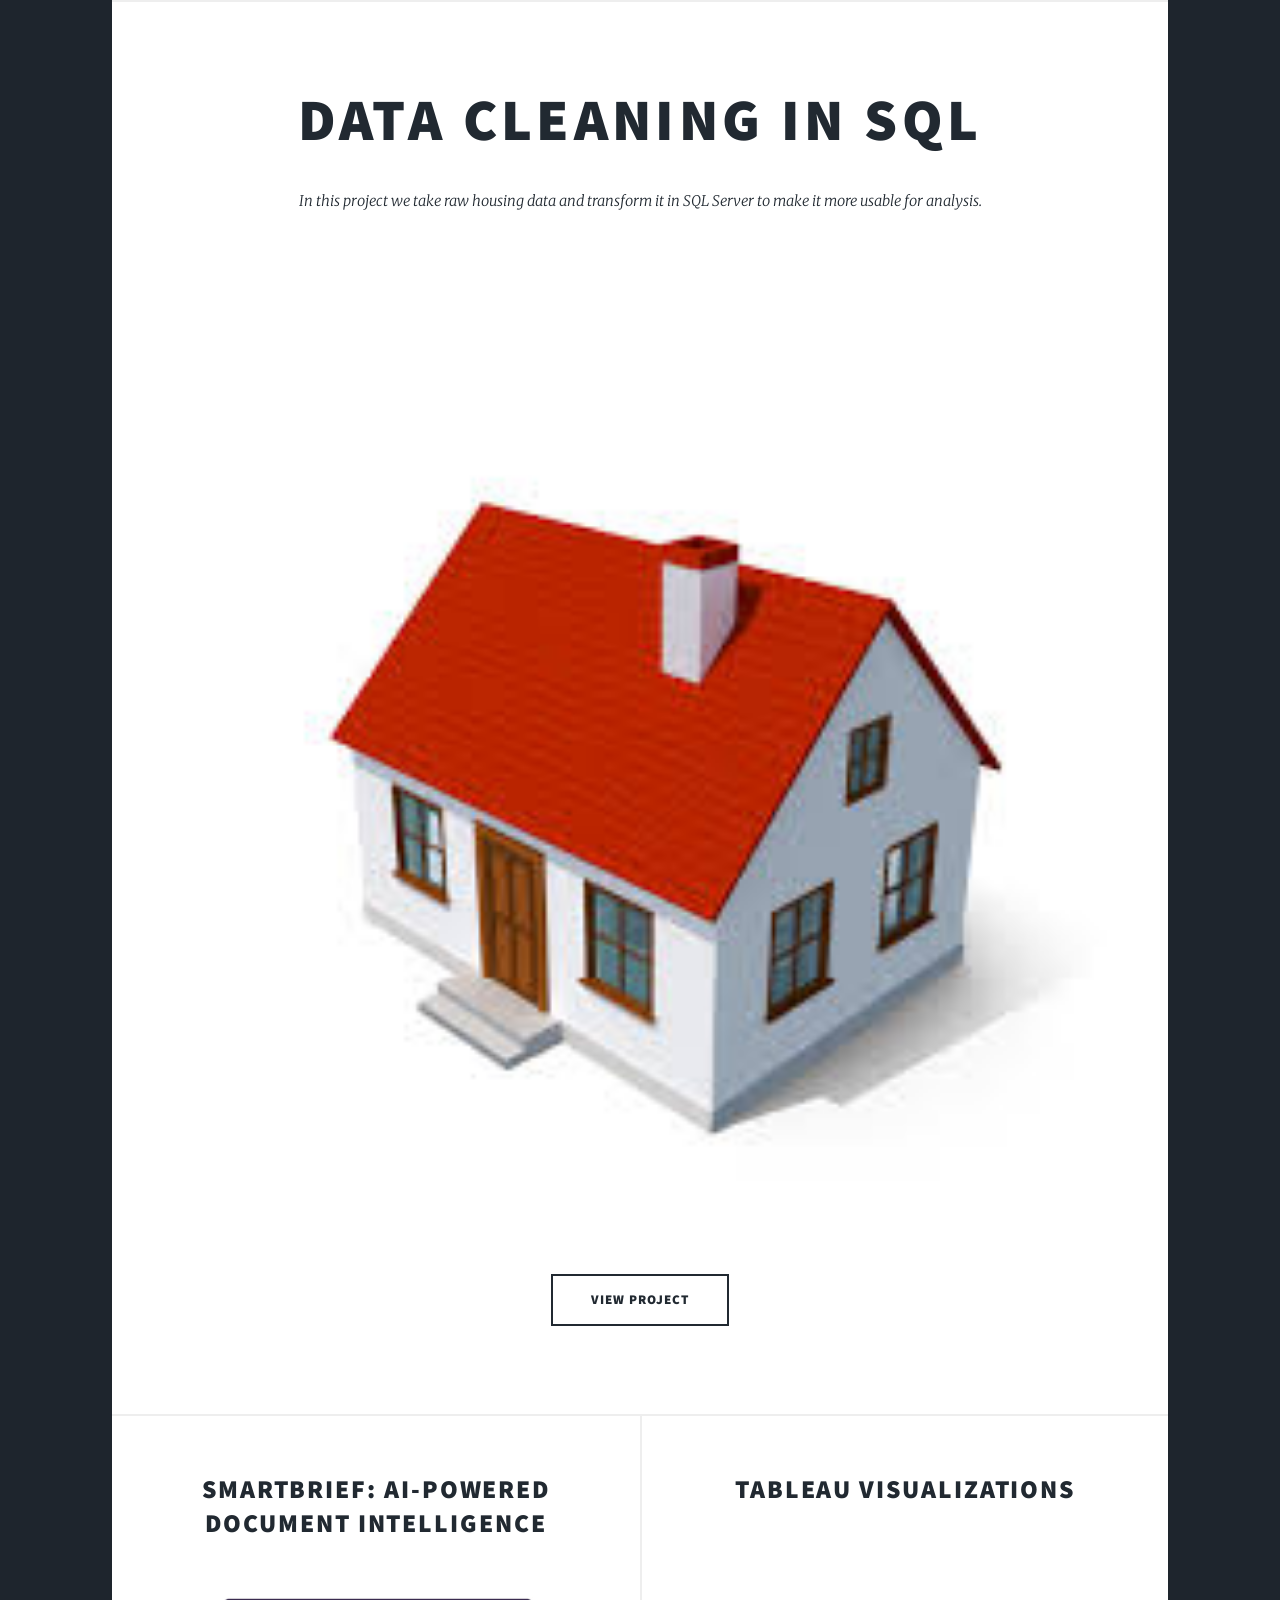
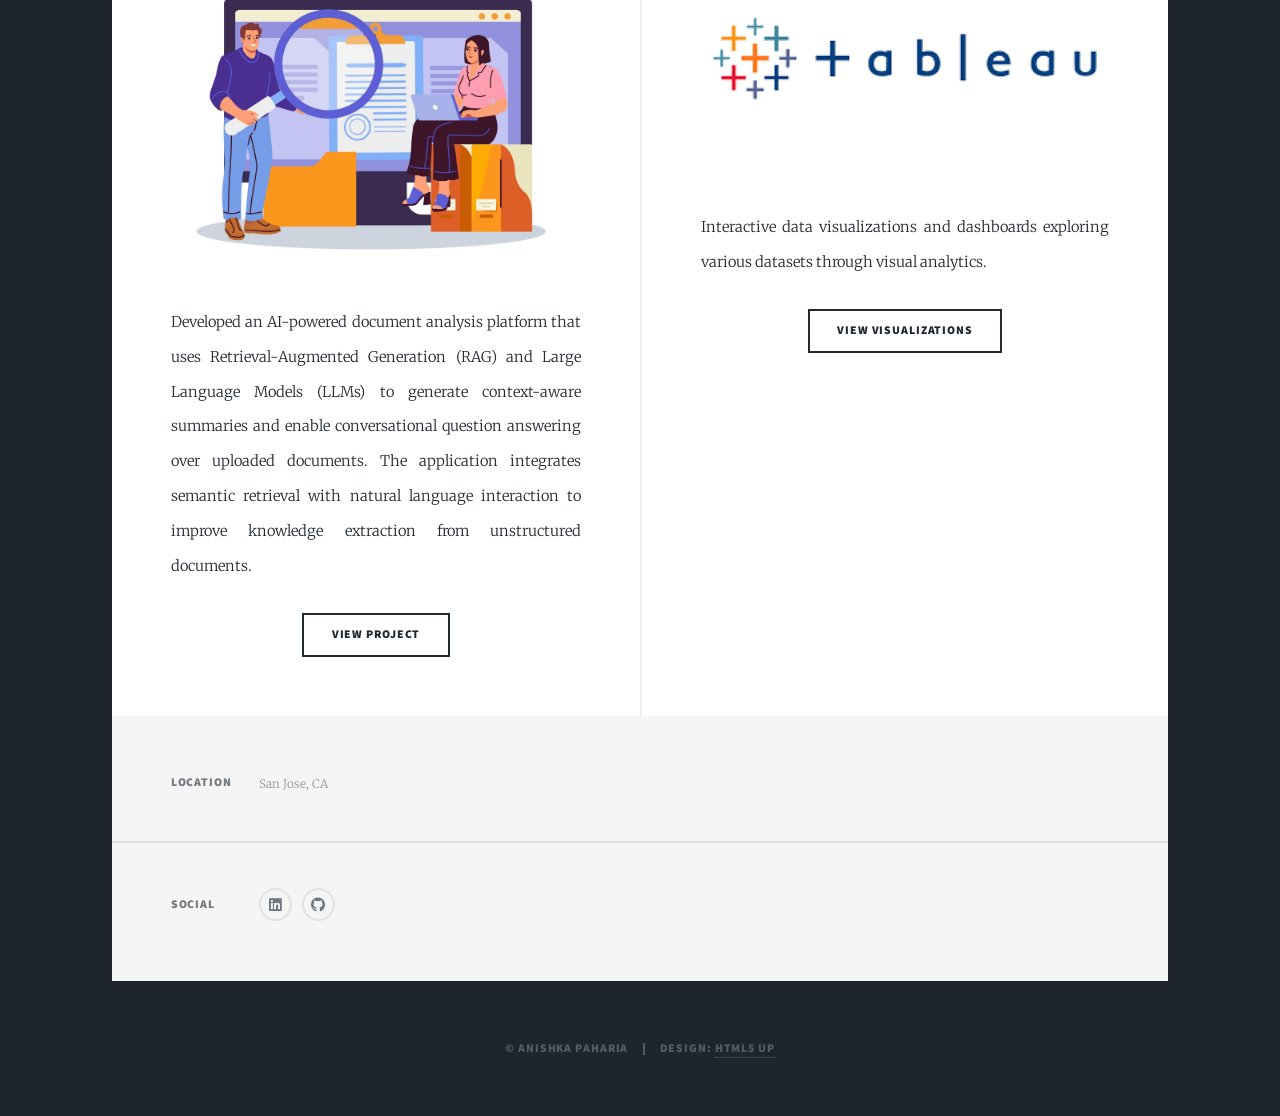
==== commit bb8fd822: "Update index.html" ====
--- a/index.html
+++ b/index.html
@@ -176,41 +176,51 @@
 							</article>
 						</section>
 
+						
 						<!-- Research Experience -->
-						
-<section id="research-exp" class="post">
+						<section id="research-exp" class="post">
 							<header class="major">
 								<h2>Research Experience</h2>
 							</header>
 						
-<article>
-
 							<article>
 								<h3>Smart Scheduler Design Using Deep Reinforcement Learning</h3>
-								<p><em>San Jose State University</em></p>
+								<p><em>San Jose State University | Industry Collaboration with Lam Research</em></p>
 								<ul>
-									<li>Worked with semiconductor wafer manufacturing datasets from Lam Research.</li>
-									<li>Developed a Deep Neural Network to optimize scheduling decisions and improve throughput.</li>
-									<li>Implemented reinforcement learning strategies to avoid deadlock conditions and maximize processing efficiency.</li>
-									<li>Achieved strong predictive performance with Pearson Correlation = 0.962 and RMSE = 1.207.</li>
-								</ul>
-								<p>
-									<strong>Key Technologies:</strong> Deep Reinforcement Learning, Deep Neural Networks, throughput optimization, semiconductor manufacturing data analysis
-								</p>
-							</article>
-	
-	<article>
-								<h3>Graduate Scholar</h3>
+									<li>Conducted research on intelligent semiconductor wafer scheduling using manufacturing datasets and an industry-sponsored problem from Lam Research.</li>
+						
+									<li>Designed and developed a Deep Reinforcement Learning framework integrating Deep Neural Networks (DNNs) to optimize scheduling decisions, improve throughput, and minimize deadlock scenarios.</li>
+						
+									<li>Built a Python-based decision engine that communicated with a semiconductor cluster tool simulator to evaluate state-action pairs and recommend optimal scheduling actions.</li>
+						
+									<li>Evaluated the scheduling framework using RMSE (1.207) and Pearson Correlation (0.962), demonstrating strong predictive performance on unseen manufacturing data.</li>
+						
+									<li>Explored AI-driven optimization techniques for adaptive resource allocation and intelligent decision-making in semiconductor manufacturing environments.</li>
+								</ul>
+						
+								<p>
+									<strong>Key Technologies:</strong>
+									Python, Deep Reinforcement Learning, Deep Neural Networks, TensorFlow, OpenAI Gym, Optimization, Semiconductor Manufacturing, Throughput Optimization
+								</p>
+							</article>
+						
+							<article>
+								<h3>Graduate Research Scholar</h3>
 								<p><em>University of California, Merced (2020–2021)</em></p>
-								<p>
-									Contributed to research projects focused on data science, documented research findings, collaborated on publications, and communicated results to academic and industry audiences.
-								</p>
-							</article>
-						</section>
-	
-	
-	
-	
+								<ul>
+									<li>Contributed to interdisciplinary research projects in data science and machine learning.</li>
+						
+									<li>Performed data analysis, literature reviews, experimental evaluation, and technical documentation to support ongoing research initiatives.</li>
+						
+									<li>Collaborated on research reports and publications while communicating findings to academic and industry audiences.</li>
+								</ul>
+							</article>
+						
+						</section>
+							
+							
+							
+							
 	<!-- Industry Experience -->
 						<section id="industry-exp" class="post">
 							<header class="major">
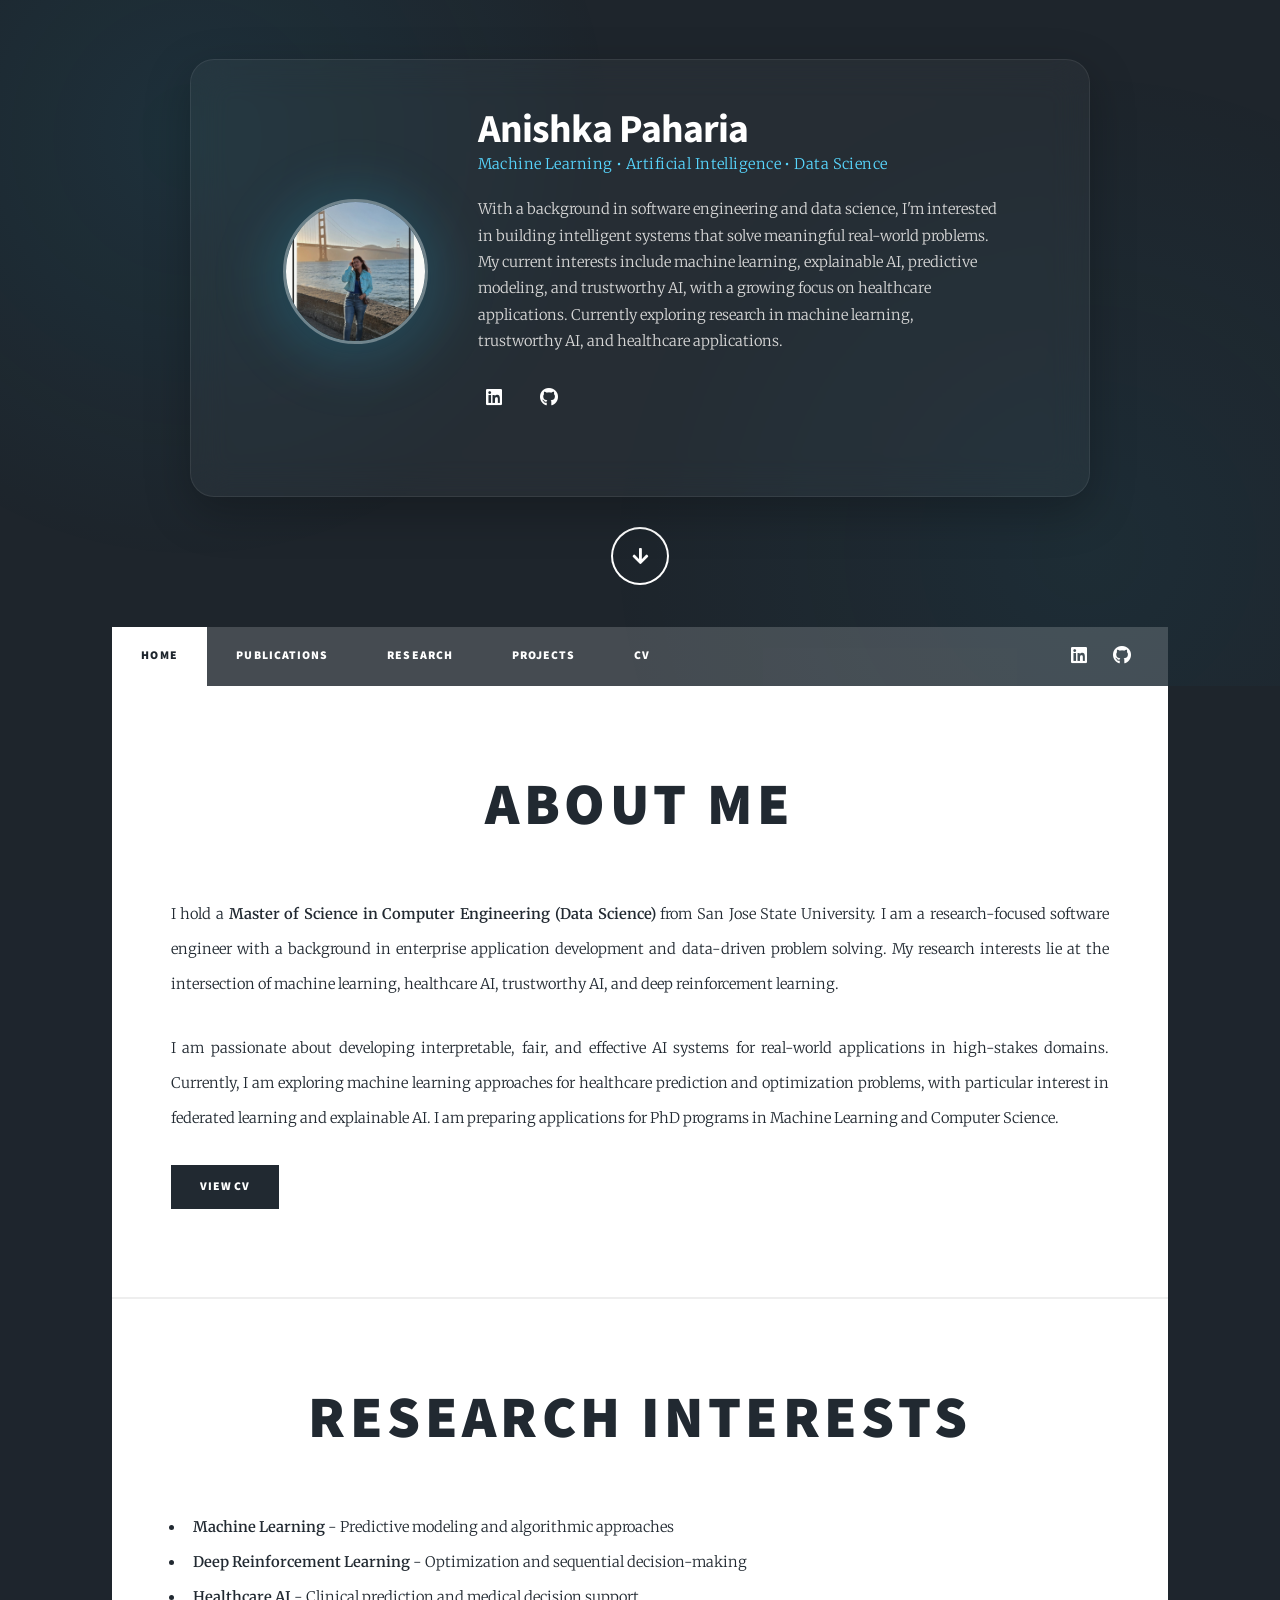
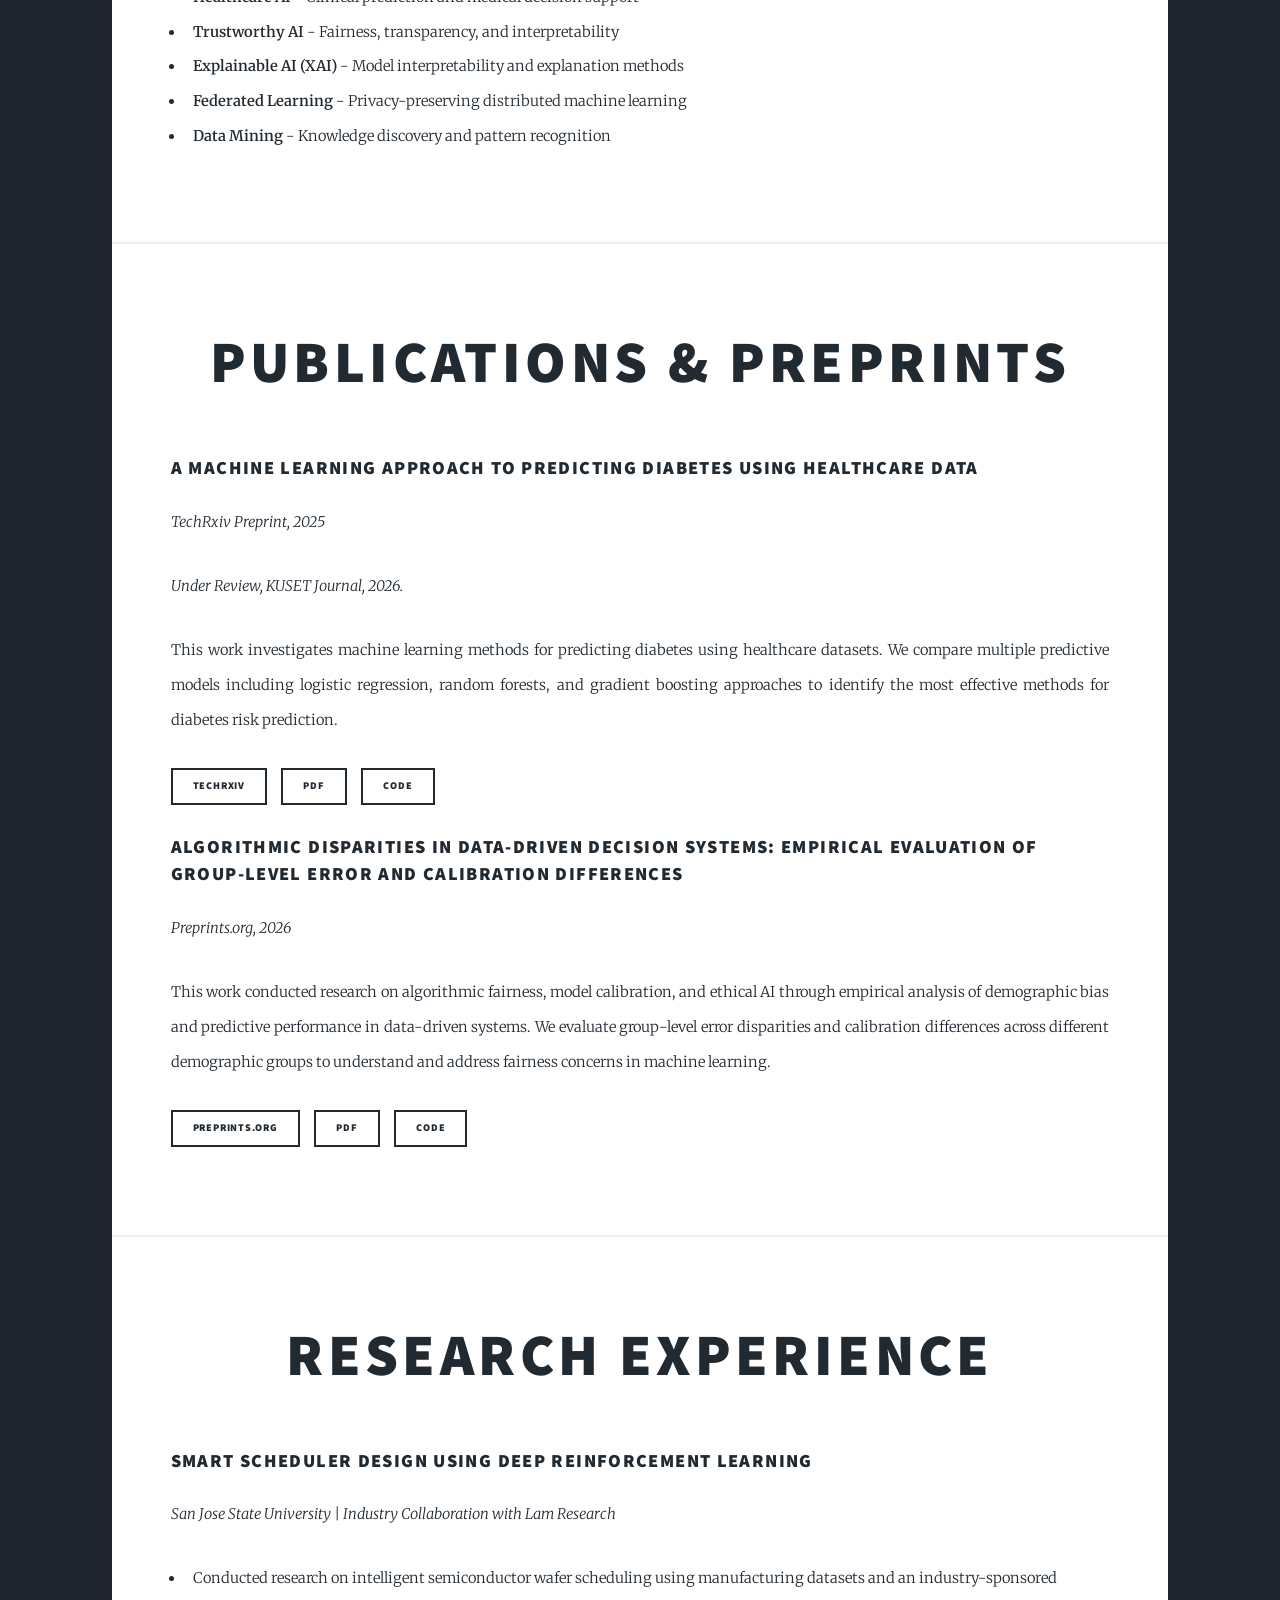
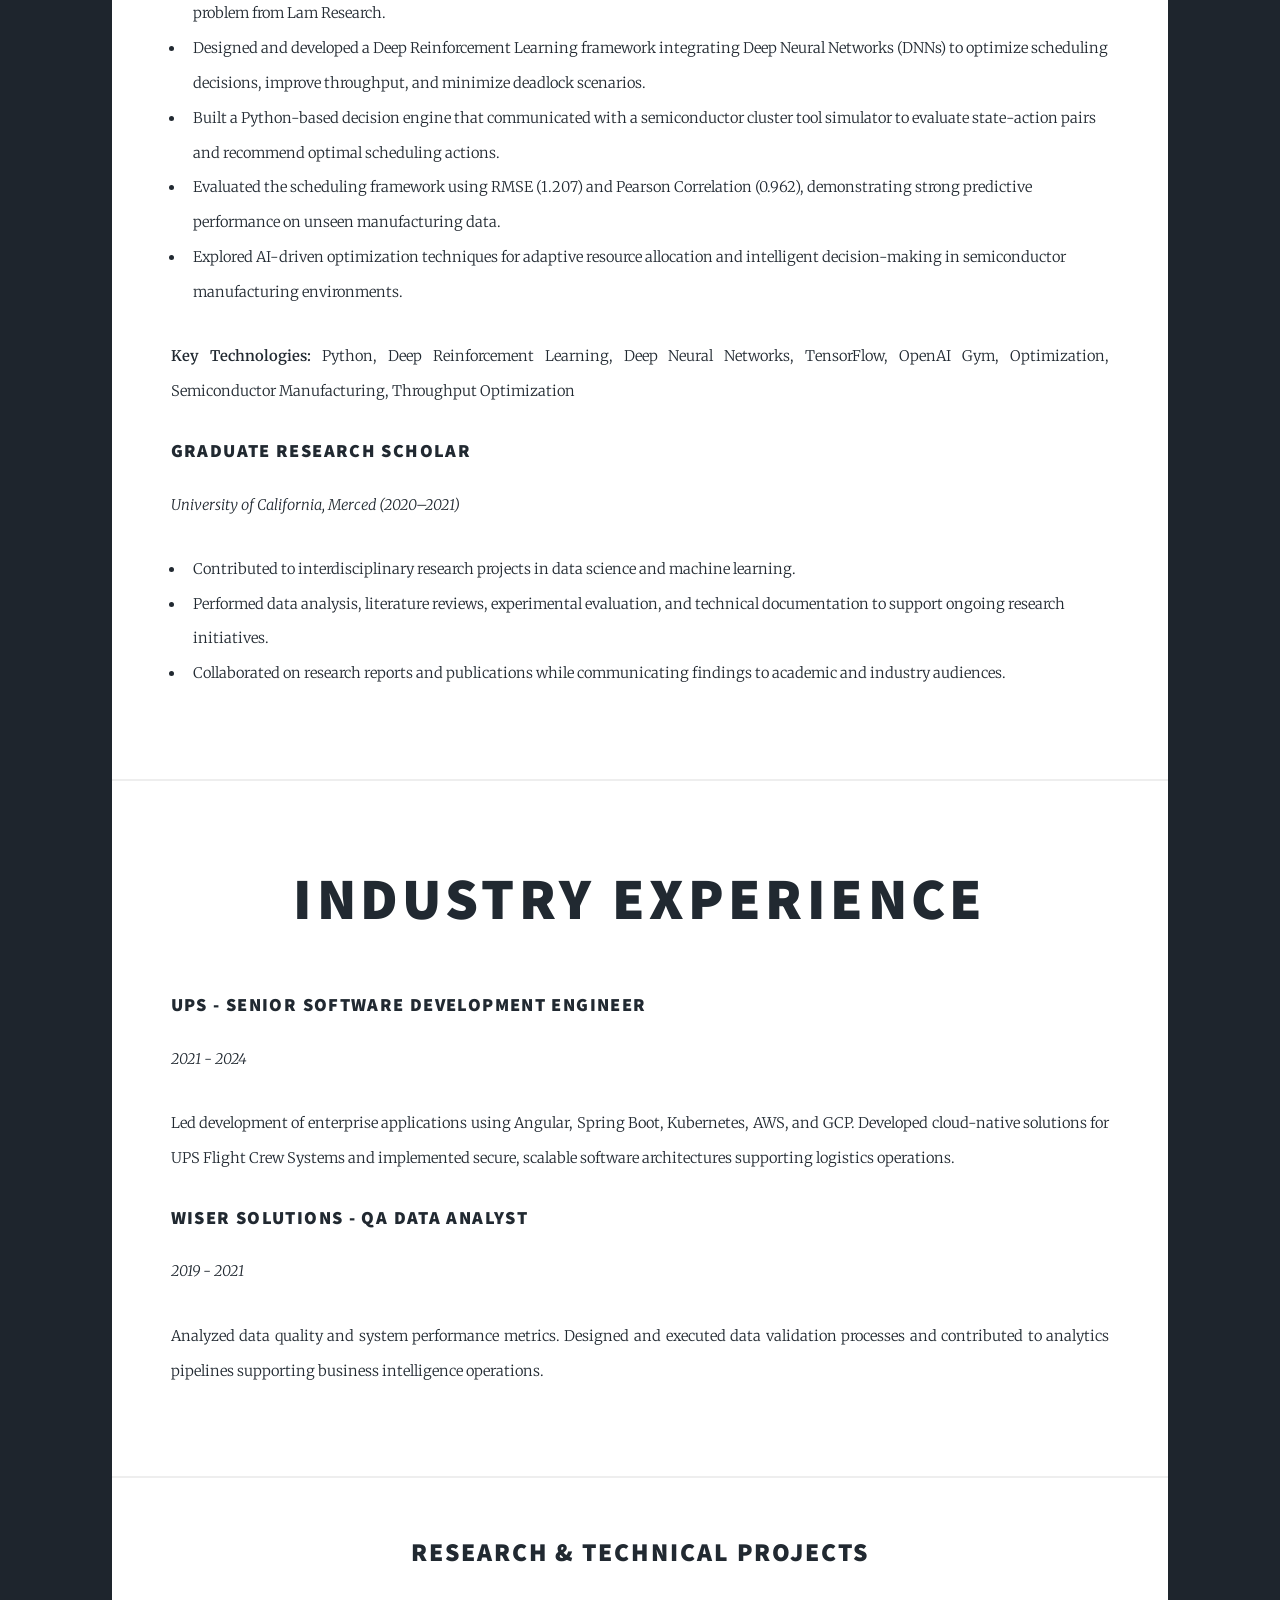
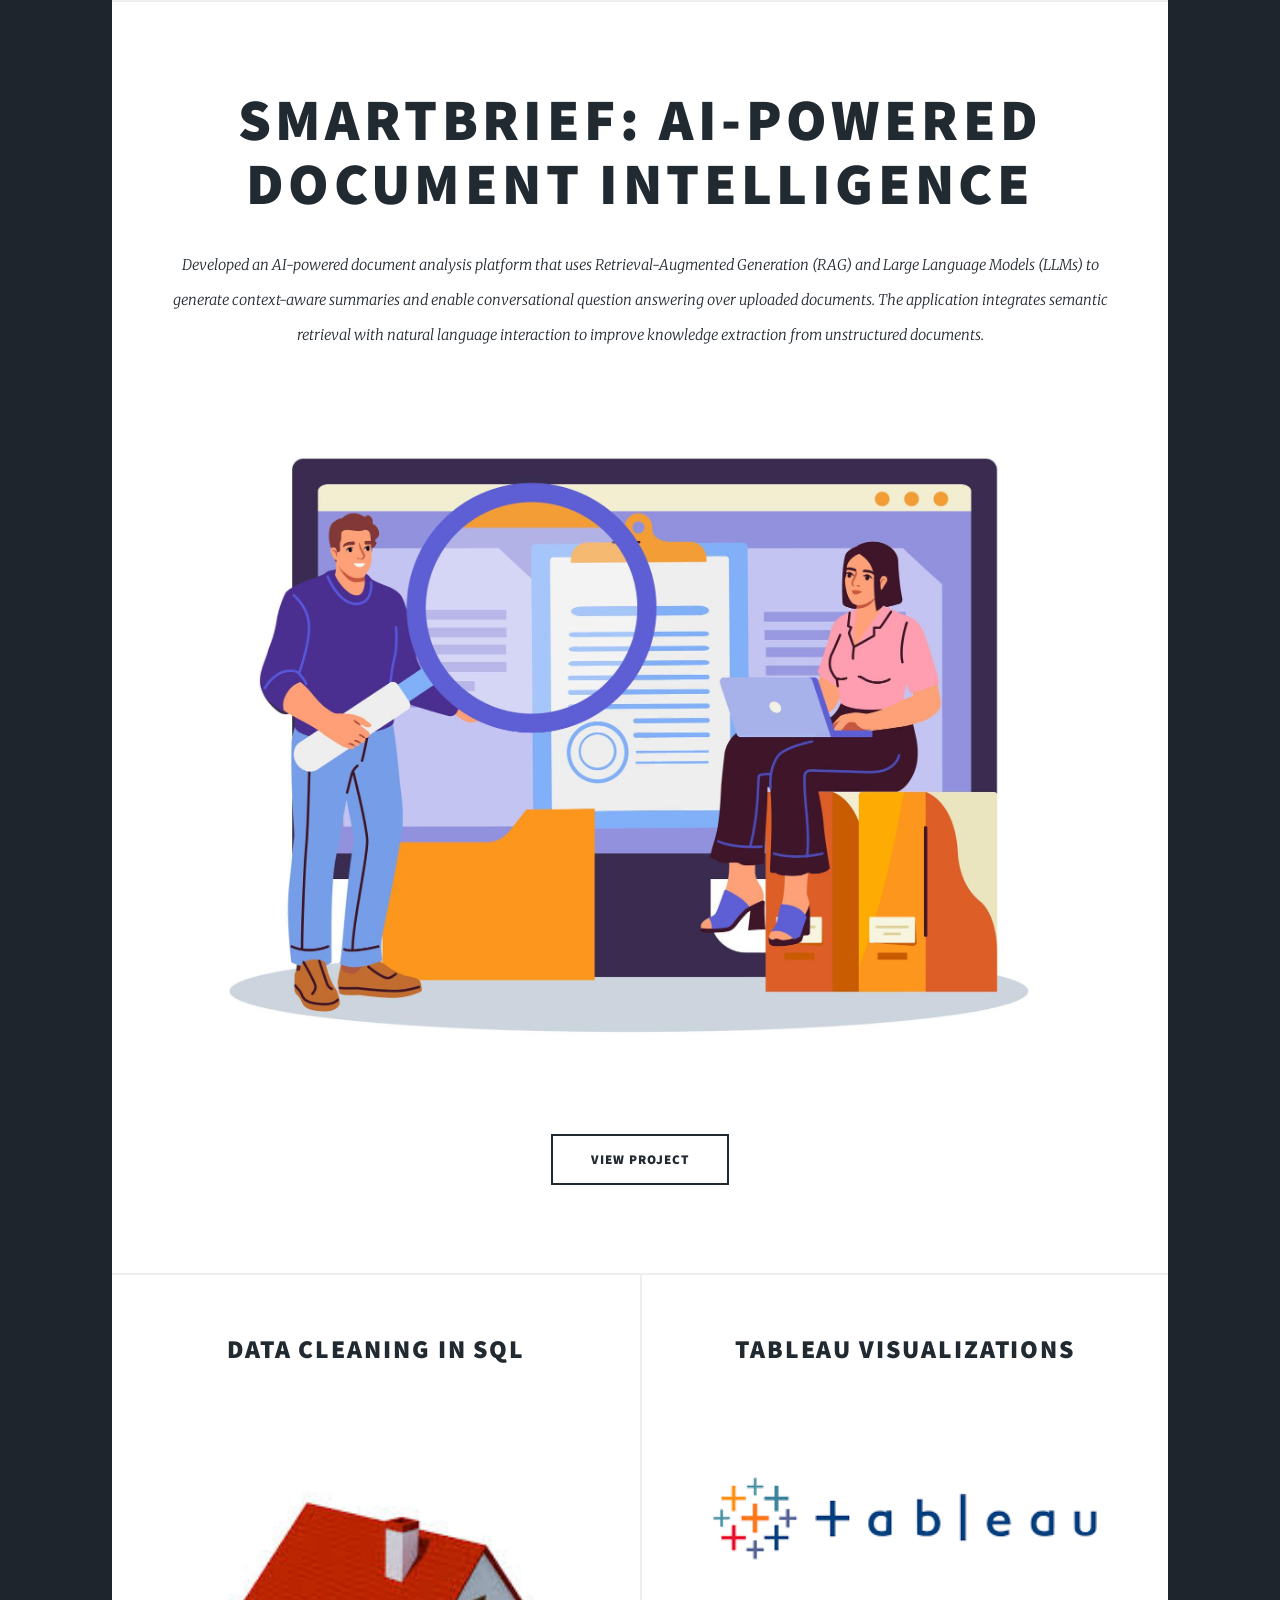
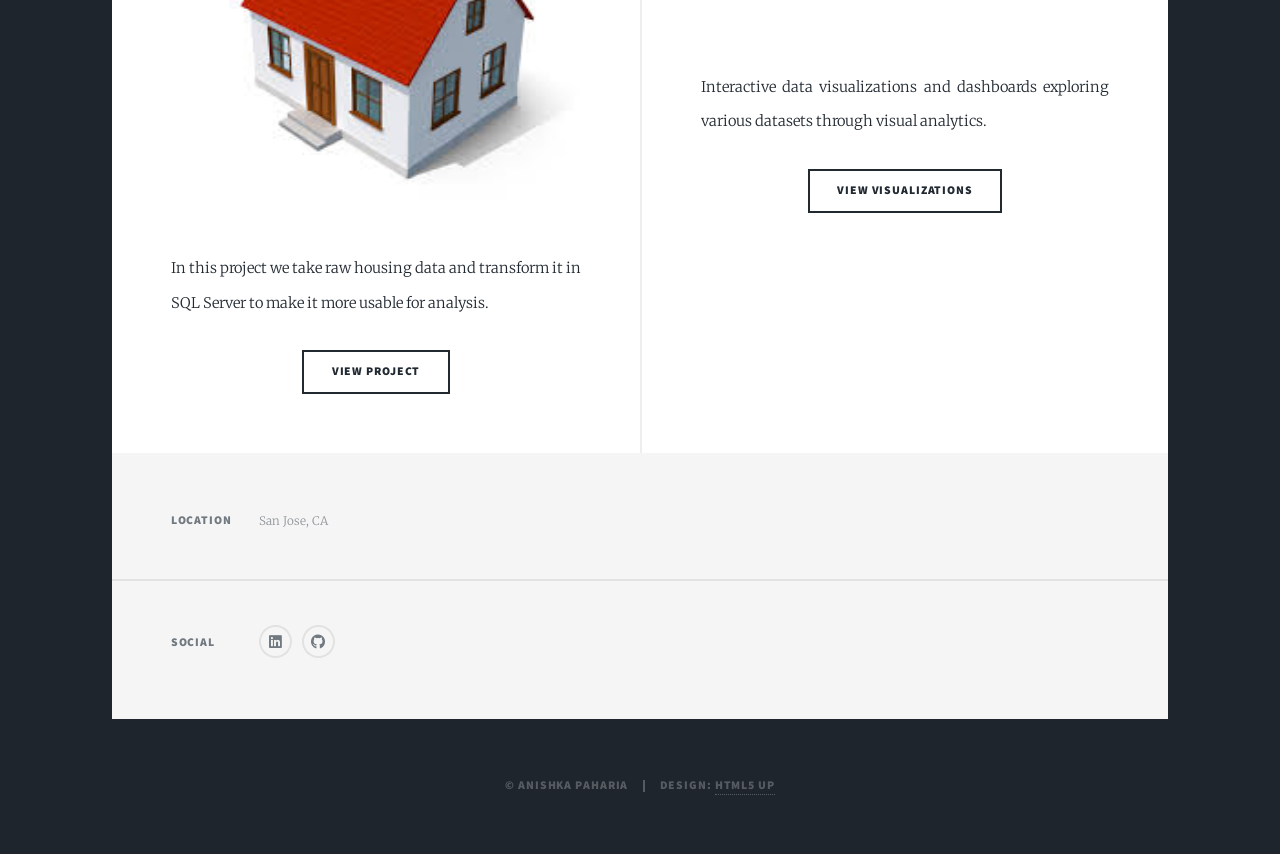
==== commit 08ed4da8: "Update index.html" ====
--- a/index.html
+++ b/index.html
@@ -252,12 +252,12 @@
 						<!-- Featured Post -->
 						<article class="post featured">
 							<header class="major">
-								<h2><a href="https://github.com/anishkapaharia/PortfolioProjects/blob/main/Data%20Cleaning%20Housing%20Project">Data Cleaning in SQL</a></h2>
-								<p>In this project we take raw housing data and transform it in SQL Server to make it more usable for analysis.</p>
-							</header>
-							<a href="https://github.com/anishkapaharia/PortfolioProjects/blob/main/Data%20Cleaning%20Housing%20Project" class="image main"><img src="download.jpeg" alt="Data Cleaning Project" /></a>
+								<h2><a href="https://github.com/anishkapaharia/SmartBrief">SmartBrief: AI-Powered Document Intelligence</a></h2>
+								<p>Developed an AI-powered document analysis platform that uses Retrieval-Augmented Generation (RAG) and Large Language Models (LLMs) to generate context-aware summaries and enable conversational question answering over uploaded documents. The application integrates semantic retrieval with natural language interaction to improve knowledge extraction from unstructured documents.</p>
+							</header>
+							<a href="https://github.com/anishkapaharia/SmartBrief" class="image main"><img src="SmartBrief.jpeg" alt="SmartBrief" /></a>
 							<ul class="actions special">
-								<li><a href="https://github.com/anishkapaharia/PortfolioProjects/blob/main/Data%20Cleaning%20Housing%20Project" class="button large">View Project</a></li>
+								<li><a href="" class="button large">View Project</a></li>
 							</ul>
 						</article>
 
@@ -265,12 +265,12 @@
 						<section class="posts">
 							<article>
 								<header>
-									<h2><a href="#">SmartBrief: AI-Powered Document Intelligence</a></h2>
+									<h2><a href="https://github.com/anishkapaharia/PortfolioProjects/blob/main/Data%20Cleaning%20Housing%20Project">Data Cleaning in SQL</a></h2>
 								</header>
-								<a href="#" class="image fit"><img src="SmartBrief.jpeg" alt="SmartBrief" /></a>
-								<p>Developed an AI-powered document analysis platform that uses Retrieval-Augmented Generation (RAG) and Large Language Models (LLMs) to generate context-aware summaries and enable conversational question answering over uploaded documents. The application integrates semantic retrieval with natural language interaction to improve knowledge extraction from unstructured documents.</p>
+								<a href="https://github.com/anishkapaharia/PortfolioProjects/blob/main/Data%20Cleaning%20Housing%20Project" class="image fit"><img src="download.jpeg" alt="Data Cleaning Project" /></a>
+								<p>In this project we take raw housing data and transform it in SQL Server to make it more usable for analysis.</p>
 								<ul class="actions special">
-									<li><a href="https://github.com/anishkapaharia/SmartBrief" class="button">View Project</a></li>
+									<li><a href="https://github.com/anishkapaharia/PortfolioProjects/blob/main/Data%20Cleaning%20Housing%20Project" class="button">View Project</a></li>
 								</ul>
 							</article>
 							<article>
